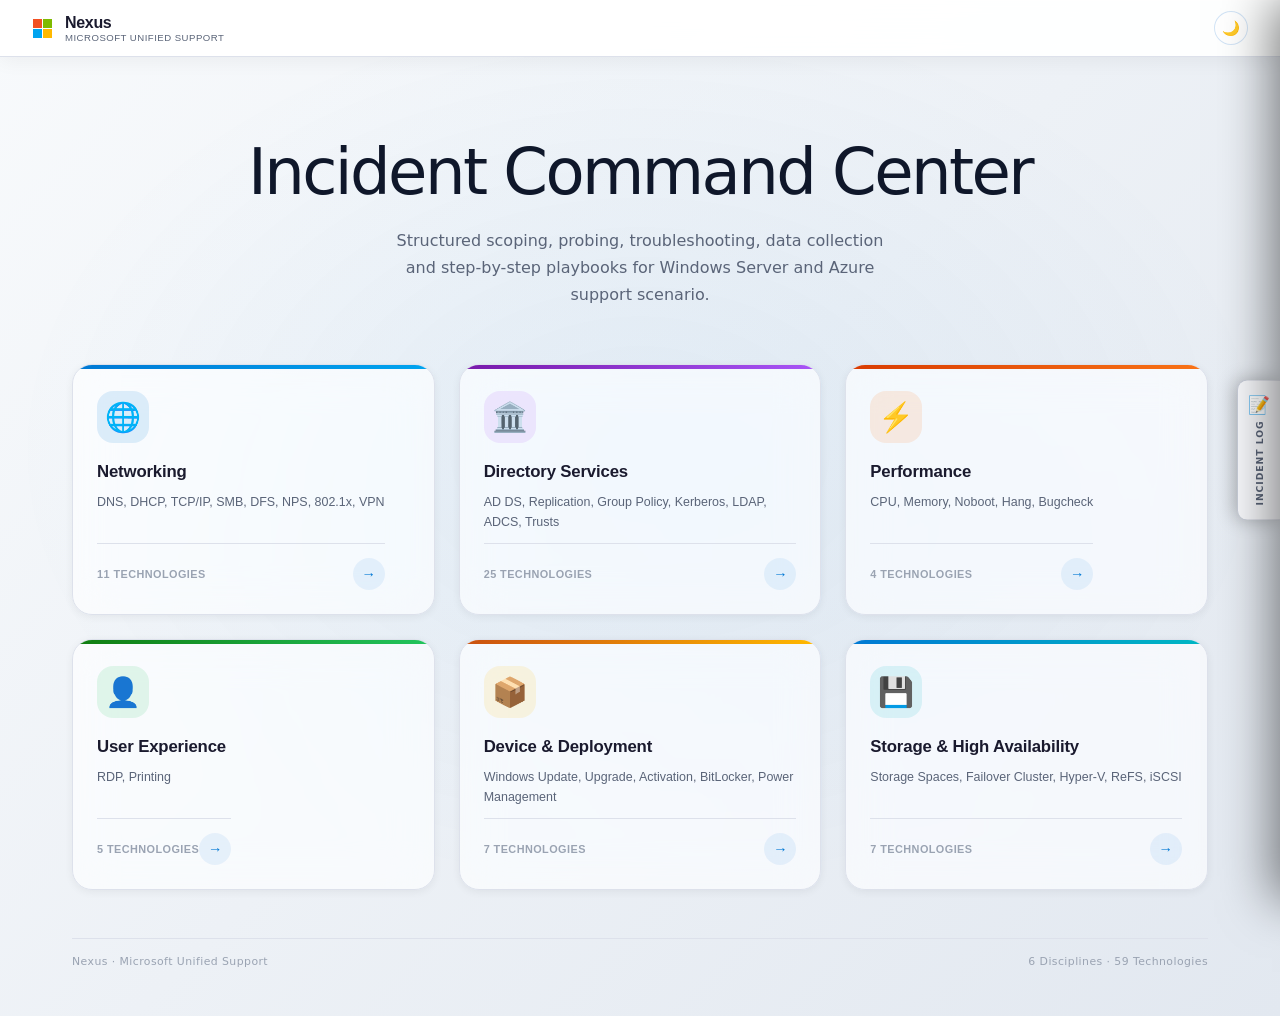
==== src/index.html @ c9d8747f "fix: update total technology count in landing page footer - Updated total count from 57 to 59 techno" ====
<!DOCTYPE html>
<html lang="en">
<head>
  <meta charset="UTF-8"/>
  <meta name="viewport" content="width=device-width, initial-scale=1.0"/>
  <title>Nexus — Microsoft Unified Support</title>
  <meta name="description" content="Nexus: structured incident command for Microsoft Unified Support engineers.">
  <meta name="theme-color" content="#2563eb">
  <meta http-equiv="Content-Security-Policy" content="default-src 'self'; script-src 'self' 'unsafe-inline' https://fonts.googleapis.com; style-src 'self' 'unsafe-inline' https://fonts.googleapis.com; font-src 'self' https://fonts.gstatic.com; connect-src 'self' https://generativelanguage.googleapis.com https://router.huggingface.co; img-src 'self' data: https:; frame-ancestors 'self';">
  <link rel="icon" type="image/svg+xml" href="data:image/svg+xml,%3Csvg xmlns='http://www.w3.org/2000/svg' viewBox='0 0 32 32'%3E%3Crect width='14' height='14' x='1' y='1' fill='%23f25022'/%3E%3Crect width='14' height='14' x='17' y='1' fill='%237fba00'/%3E%3Crect width='14' height='14' x='1' y='17' fill='%2300a4ef'/%3E%3Crect width='14' height='14' x='17' y='17' fill='%23ffb900'/%3E%3C/svg%3E">
  <link rel="preconnect" href="https://fonts.googleapis.com">
  <link href="https://fonts.googleapis.com/css2?family=Segoe+UI:wght@300;400;600;700&family=JetBrains+Mono:wght@400;600&display=swap" rel="stylesheet">
  <link rel="stylesheet" href="styles.css"/>
</head>
<body class="theme-glass">

<!-- ── Landing Page ─────────────────────────────────────────── -->
<div id="landingPage" class="page page-landing active">

  <header class="ms-header" aria-label="Nexus Application Header">
    <div class="ms-header-inner">
      <button class="ms-logo" onclick="backToLanding()" aria-label="Go to home">
        <svg class="ms-logo-icon" viewBox="0 0 21 21" xmlns="http://www.w3.org/2000/svg">
          <rect x="1" y="1" width="9" height="9" fill="#f25022"/>
          <rect x="11" y="1" width="9" height="9" fill="#7fba00"/>
          <rect x="1" y="11" width="9" height="9" fill="#00a4ef"/>
          <rect x="11" y="11" width="9" height="9" fill="#ffb900"/>
        </svg>
        <span class="ms-logo-text">
          <span class="ms-logo-product">Nexus</span>
          <span class="ms-logo-org">Microsoft Unified Support</span>
        </span>
      </button>
      <div class="ms-header-actions">
        <button class="ms-theme-btn" id="themeToggle" onclick="toggleTheme()" aria-label="Toggle theme" title="Toggle dark mode">
          <span id="themeIcon">🌙</span>
        </button>
      </div>
    </div>
  </header>

  <main class="landing-main" aria-label="Landing Page - Disciplines Selection">
    <div class="landing-hero">
      <h1 class="landing-hero-title">Incident Command Center</h1>
      <p class="landing-hero-sub">Structured scoping, probing, troubleshooting, data collection and step-by-step playbooks for Windows Server and Azure support scenario.</p>
    </div>
    <div class="domain-grid" id="domainGrid"></div>
    <div class="landing-footer">
      <span>Nexus · Microsoft Unified Support</span>
      <span>6 Disciplines · 59 Technologies</span>
    </div>
  </main>
</div>

<!-- ── Domain Page ──────────────────────────────────────────── -->
<div id="domainPage" class="page page-domain">

  <header class="ms-header" aria-label="Domain Page Header">
    <div class="ms-header-inner">
      <button class="ms-logo" onclick="backToLanding()" aria-label="Go to home">
        <svg class="ms-logo-icon" viewBox="0 0 21 21" xmlns="http://www.w3.org/2000/svg">
          <rect x="1" y="1" width="9" height="9" fill="#f25022"/>
          <rect x="11" y="1" width="9" height="9" fill="#7fba00"/>
          <rect x="1" y="11" width="9" height="9" fill="#00a4ef"/>
          <rect x="11" y="11" width="9" height="9" fill="#ffb900"/>
        </svg>
        <span class="ms-logo-text">
          <span class="ms-logo-product">Nexus</span>
          <span class="ms-logo-org">Microsoft Unified Support</span>
        </span>
      </button>
      <div class="ms-header-actions">
        <div class="tier-toggle" role="group" aria-label="Support Tier Selection">
          <button class="tier-btn active" data-tier="l1" onclick="setTier('l1')" aria-label="L1 Support">L1</button>
          <button class="tier-btn" data-tier="l2" onclick="setTier('l2')" aria-label="L2 Support">L2</button>
          <button class="tier-btn" data-tier="both" onclick="setTier('both')" aria-label="Both L1 and L2 Support">Both</button>
        </div>
        <button class="ms-theme-btn" onclick="toggleTheme()" aria-label="Toggle theme" title="Toggle dark mode">
          <span id="themeIcon2">🌙</span>
        </button>
      </div>
    </div>
  </header>

  <!-- Domain hero bar -->
  <div class="domain-hero-bar" id="domainHeroBar">
    <div class="domain-hero-inner">
      <button class="domain-back-btn" onclick="backToLanding()" aria-label="Back to disciplines">
        <svg width="16" height="16" viewBox="0 0 16 16" fill="none"><path d="M10 3L5 8L10 13" stroke="currentColor" stroke-width="1.5" stroke-linecap="round" stroke-linejoin="round"/></svg>
        <span>All Disciplines</span>
      </button>
      <div class="domain-hero-identity" id="domainHeroIdentity" aria-live="polite"></div>
    </div>
  </div>

  <main class="domain-main" aria-label="Domain Technology Selection">

    <!-- Tech picker -->
    <div class="tech-section" id="techSection">
      <div class="tech-section-label">Select Technology</div>
      <div class="tech-grid" id="techGrid"></div>
    </div>

    <!-- Question type tabs -->
    <div class="qtype-tabs" id="questionTypeRow" style="display:none;">
      <button class="qtype-tab active" data-type="scoping" onclick="setQtype('scoping')">
        <span class="qtype-icon">🔍</span><span class="qtype-label">Scoping</span>
        <span class="qtype-desc">Environment context</span>
      </button>
      <button class="qtype-tab" data-type="probing" onclick="setQtype('probing')">
        <span class="qtype-icon">🧪</span><span class="qtype-label">Probing</span>
        <span class="qtype-desc">Diagnostic commands</span>
      </button>
      <button class="qtype-tab" data-type="troubleshooting" onclick="setQtype('troubleshooting')">
        <span class="qtype-icon">🛠</span><span class="qtype-label">Troubleshooting</span>
        <span class="qtype-desc">Resolution steps</span>
      </button>
      <button class="qtype-tab" data-type="datacollection" onclick="setQtype('datacollection')">
        <span class="qtype-icon">📦</span><span class="qtype-label">Data Collection</span>
        <span class="qtype-desc">Logs &amp; traces</span>
      </button>
      <button class="qtype-tab" data-type="all" onclick="setQtype('all')">
        <span class="qtype-icon">📋</span><span class="qtype-label">All</span>
        <span class="qtype-desc">Complete set</span>
      </button>
      <button class="qtype-tab" data-type="playbook" onclick="setQtype('playbook')">
        <span class="qtype-icon">🗺</span><span class="qtype-label">Playbook</span>
        <span class="qtype-desc">Step-by-step runbooks</span>
      </button>
    </div>

    <!-- Output area -->
    <div class="output-area" id="outputArea">
      <div class="empty-state" id="emptyState">
        <div class="empty-icon">◈</div>
        <div class="empty-title">Select a Technology</div>
        <div class="empty-desc">Choose a technology above to load questions and playbooks</div>
      </div>
      <div class="questions-output" id="questionsOutput" style="display:none;">
        <div class="output-header">
          <div class="output-meta" id="outputMeta"></div>
          <div class="output-actions">
            <button class="action-btn" onclick="copyAll()">📋 Copy All</button>
            <div class="export-dropdown" id="exportDropdown">
              <button class="action-btn" onclick="toggleExportMenu()">⬇ Export ▾</button>
              <div class="export-menu" id="exportMenu">
                <button class="export-item" onclick="exportTxt()">📄 Export .txt</button>
                <button class="export-item" onclick="exportMd()">📝 Export .md</button>
                <button class="export-item" onclick="exportHtml()">🌐 Export .html</button>
              </div>
            </div>
            <button class="action-btn" onclick="clearChecked()">☐ Clear Checks</button>
          </div>
        </div>
        <div class="search-bar-row">
          <span class="search-icon">🔍</span>
          <input class="search-input" id="searchInput" type="text" placeholder="Search questions… (Ctrl+F)" oninput="filterQuestions()" aria-label="Search questions"/>
          <span class="search-count" id="searchCount"></span>
          <button class="search-clear" id="searchClear" onclick="clearSearch()" style="display:none">✕</button>
        </div>
        <div class="progress-bar-row" id="progressRow" style="display:none">
          <span class="progress-label" id="progressLabel">0 / 0 checked</span>
          <div class="progress-track"><div class="progress-fill" id="progressFill"></div></div>
        </div>
        <div id="questionsList"></div>
      </div>
    </div>

    <div class="loading-state" id="loadingState" style="display:none;">
      <div class="loading-spinner">⟳</div>
      <div class="loading-text">Loading…</div>
    </div>

    <!-- AI Section — hidden from UI, preserved for Phase 2 -->
    <div class="ai-section" id="aiSection" style="display:none;">
      <div class="ai-header">
        <div class="ai-header-top">
          <div>
            <h2 class="ai-title">Incident Advisor</h2>
            <p class="ai-desc">Describe the exact scenario, symptoms, or error for AI-powered analysis.</p>
          </div>
          <button class="action-btn" onclick="clearAiChat()" title="Clear chat (Ctrl+L)">🗑 Clear</button>
        </div>
        <div class="ai-provider-row">
          <span class="ai-provider-label">Provider:</span>
          <div class="ai-provider-toggle">
            <button class="ai-provider-btn active" id="providerGemini" onclick="setAiProvider('gemini')">⚡ Gemini 2.5 Flash</button>
            <button class="ai-provider-btn" id="providerHuggingFace" onclick="setAiProvider('huggingface')">🤗 Qwen2.5-72B</button>
          </div>
          <span class="ai-provider-status" id="aiProviderStatus"></span>
        </div>
        <div class="ai-key-row" id="geminiKeyRow">
          <input class="ai-key-input" id="geminiKeyInput" type="password" placeholder="Paste Gemini API key (AIza...)"/>
          <button class="action-btn" onclick="saveApiKey('gemini')">💾 Save Key</button>
        </div>
        <div class="ai-key-row" id="hfKeyRow">
          <input class="ai-key-input" id="hfKeyInput" type="password" placeholder="Paste HuggingFace API key (hf_...)"/>
          <button class="action-btn" onclick="saveApiKey('huggingface')">💾 Save Key</button>
        </div>
      </div>
      <div class="ai-input-row">
        <textarea class="ai-input" id="aiInput" placeholder="Describe the incident…" aria-label="Incident Advisor input"></textarea>
        <button class="ai-btn" id="aiGenerateBtn" onclick="generateAiQuestions()">
          <span id="aiBtnText">Analyze</span>
          <span id="aiBtnSpinner" class="spinner" style="display:none">⟳</span>
        </button>
      </div>
      <div class="ai-output" id="aiOutput" style="display:none;"></div>
    </div>

  </main>

  <footer class="domain-footer">
    <span>Nexus · Microsoft Unified Support</span>
    <span class="footer-shortcuts">Ctrl+F Search · Ctrl+L Clear · Esc Home</span>
  </footer>
</div>

<!-- Toast -->
<div class="toast" id="toast" role="status" aria-live="polite">Copied!</div>

<!-- Case Notes Tab -->
<div class="cn-tab" id="cnTab" onclick="toggleCaseNotes()" role="button" tabindex="0" aria-label="Open Incident Log">
  <span class="cn-tab-icon">📝</span>
  <span class="cn-tab-label">Incident Log</span>
</div>

<div class="cn-overlay" id="cnOverlay" onclick="toggleCaseNotes()"></div>

<div class="cn-panel" id="cnPanel" role="dialog" aria-label="Incident Log" aria-modal="true">
  <div class="cn-panel-header">
    <div class="cn-panel-title">
      <span class="cn-panel-icon">📝</span>
      <div>
        <div class="cn-panel-name">Incident Log</div>
        <div class="cn-panel-sub">ICM / SR Documentation Builder</div>
      </div>
    </div>
    <div class="cn-header-actions">
      <span class="cn-saved-indicator" id="cnSavedIndicator"></span>
      <button class="cn-action-btn" onclick="clearAllNotes()">🗑 Clear</button>
      <button class="cn-action-btn" onclick="copyCaseNote()">📋 Copy Note</button>
      <button class="cn-close" onclick="toggleCaseNotes()">✕</button>
    </div>
  </div>
  <div class="cn-body">
    <div class="cn-meta-row">
      <div class="cn-meta-field"><label class="cn-label" for="cn-sr">SR / ICM Number</label><input class="cn-input" id="cn-sr" type="text" placeholder="e.g. 2409150040012345" oninput="updatePreview()"></div>
      <div class="cn-meta-field"><label class="cn-label" for="cn-date">Date</label><input class="cn-input" id="cn-date" type="date" oninput="updatePreview()"></div>
      <div class="cn-meta-field"><label class="cn-label" for="cn-followup">Follow-up Date</label><input class="cn-input" id="cn-followup" type="date" oninput="updatePreview()"></div>
      <div class="cn-meta-field"><label class="cn-label" for="cn-engineer">Engineer</label><input class="cn-input" id="cn-engineer" type="text" placeholder="Your name / alias" oninput="updatePreview()"></div>
      <div class="cn-meta-field"><label class="cn-label" for="cn-customer">Customer</label><input class="cn-input" id="cn-customer" type="text" placeholder="Customer / tenant name" oninput="updatePreview()"></div>
      <div class="cn-meta-field"><label class="cn-label" for="cn-tech">Technology</label><input class="cn-input" id="cn-tech" type="text" placeholder="e.g. DNS Server, VPN" oninput="updatePreview()"></div>
      <div class="cn-meta-field"><label class="cn-label" for="cn-severity">Severity</label>
        <select class="cn-input cn-select" id="cn-severity" onchange="updatePreview()">
          <option value="">Select severity</option>
          <option>Sev A – Critical (production down)</option>
          <option>Sev B – High (significant impact)</option>
          <option>Sev C – Moderate (limited impact)</option>
          <option>Sev D – Low (minimal impact)</option>
        </select>
      </div>
      <div class="cn-meta-field"><label class="cn-label" for="cn-status">Case Status</label>
        <select class="cn-input cn-select" id="cn-status" onchange="updatePreview()">
          <option value="">Select status</option>
          <option>🟢 Active – In Progress</option>
          <option>🟡 Waiting on Customer</option>
          <option>🔵 Waiting on Microsoft</option>
          <option>🟣 Escalated to L2 / PG</option>
          <option>✅ Resolved</option>
          <option>🔒 Closed</option>
        </select>
      </div>
      <div class="cn-meta-field"><label class="cn-label" for="cn-contact">Contact Type</label>
        <select class="cn-input cn-select" id="cn-contact" onchange="updatePreview()">
          <option value="">Select type</option>
          <option>📞 Phone</option>
          <option>📧 Email</option>
          <option>💬 Teams / Chat</option>
          <option>🎥 Teams Meeting</option>
          <option>🎫 Portal / Ticket</option>
        </select>
      </div>
    </div>
    <div class="cn-divider"></div>
    <div class="cn-sections">
      <div class="cn-section"><div class="cn-section-header"><span class="cn-section-icon">🔴</span><span class="cn-section-title">Issue</span><span class="cn-section-hint">Symptom, error messages, business impact.</span></div><textarea class="cn-textarea" id="cn-issue" rows="4" placeholder="• Describe the problem&#10;• Include exact error messages&#10;• State business impact&#10;• Note when it started" oninput="updatePreview()"></textarea></div>
      <div class="cn-section"><div class="cn-section-header"><span class="cn-section-icon">🖥</span><span class="cn-section-title">Environment Details</span><span class="cn-section-hint">OS versions, topology, roles, infrastructure.</span></div><textarea class="cn-textarea" id="cn-env" rows="4" placeholder="• OS / Windows Server version&#10;• Domain / Forest functional level&#10;• Affected machines / users / sites&#10;• Relevant roles and topology" oninput="updatePreview()"></textarea></div>
      <div class="cn-section"><div class="cn-section-header"><span class="cn-section-icon">🔍</span><span class="cn-section-title">Assessment / Troubleshooting Done</span><span class="cn-section-hint">What has already been investigated?</span></div><textarea class="cn-textarea" id="cn-assessment" rows="5" placeholder="• Steps already taken&#10;• Commands run and findings&#10;• Event IDs reviewed&#10;• Current root cause hypothesis" oninput="updatePreview()"></textarea></div>
      <div class="cn-section"><div class="cn-section-header"><span class="cn-section-icon">📦</span><span class="cn-section-title">Data Collection</span><span class="cn-section-hint">Logs, traces, exports collected or requested.</span></div><textarea class="cn-textarea" id="cn-data" rows="4" placeholder="• Network traces collected&#10;• Event logs exported&#10;• Data pending from customer" oninput="updatePreview()"></textarea></div>
      <div class="cn-section"><div class="cn-section-header"><span class="cn-section-icon">🔁</span><span class="cn-section-title">Repro Steps</span><span class="cn-section-hint">Exact steps to reproduce consistently.</span></div><textarea class="cn-textarea" id="cn-repro" rows="4" placeholder="1. Start from known-good state&#10;2. Perform action X&#10;3. Observe symptom Z&#10;• Repro rate" oninput="updatePreview()"></textarea></div>
      <div class="cn-section"><div class="cn-section-header"><span class="cn-section-icon">🕐</span><span class="cn-section-title">Recent Changes</span><span class="cn-section-hint">Changes made before the issue started.</span></div><textarea class="cn-textarea" id="cn-changes" rows="4" placeholder="• Windows Updates / patches&#10;• GPO or AD changes&#10;• Network / firewall changes&#10;• Certificate renewals" oninput="updatePreview()"></textarea></div>
      <div class="cn-section"><div class="cn-section-header"><span class="cn-section-icon">📋</span><span class="cn-section-title">Action Plan</span><span class="cn-section-hint">Next steps split by owner.</span></div>
        <div class="cn-action-split">
          <div class="cn-action-col"><div class="cn-action-col-label pending-customer">⏳ Pending on Customer</div><textarea class="cn-textarea" id="cn-action-customer" rows="5" placeholder="• Run [command] and share output&#10;• Collect [log/trace]&#10;• Confirm if workaround resolves" oninput="updatePreview()"></textarea></div>
          <div class="cn-action-col"><div class="cn-action-col-label pending-ms">🔬 Pending on Microsoft</div><textarea class="cn-textarea" id="cn-action-ms" rows="5" placeholder="• Review logs provided&#10;• Research KB / known issue&#10;• Follow up by [date]" oninput="updatePreview()"></textarea></div>
        </div>
      </div>
      <div class="cn-section"><div class="cn-section-header"><span class="cn-section-icon">✅</span><span class="cn-section-title">Resolution / Root Cause</span><span class="cn-section-hint">What ultimately fixed the issue?</span></div><textarea class="cn-textarea" id="cn-resolution" rows="4" placeholder="• Root cause identified&#10;• Fix applied&#10;• KB article reference&#10;• Verification steps" oninput="updatePreview()"></textarea></div>
      <div class="cn-section"><div class="cn-section-header"><span class="cn-section-icon">🔗</span><span class="cn-section-title">KB / Escalation References</span></div>
        <div class="cn-ref-row">
          <div class="cn-meta-field"><label class="cn-label" for="cn-kb">KB / Known Issue</label><input class="cn-input" id="cn-kb" type="text" placeholder="e.g. KB5034441" oninput="updatePreview()"></div>
          <div class="cn-meta-field"><label class="cn-label" for="cn-escalation">Escalated To</label><input class="cn-input" id="cn-escalation" type="text" placeholder="e.g. L2 Engineer / PG alias" oninput="updatePreview()"></div>
          <div class="cn-meta-field"><label class="cn-label" for="cn-related-sr">Related SR(s)</label><input class="cn-input" id="cn-related-sr" type="text" placeholder="e.g. 2409150040099999" oninput="updatePreview()"></div>
        </div>
      </div>
      <div class="cn-section"><div class="cn-section-header"><span class="cn-section-icon">💬</span><span class="cn-section-title">Additional Notes</span></div><textarea class="cn-textarea" id="cn-notes" rows="3" placeholder="• Customer sentiment&#10;• Escalation path&#10;• Internal notes" oninput="updatePreview()"></textarea></div>
    </div>
    <div class="cn-preview-wrap">
      <button class="cn-preview-toggle" onclick="toggleCnPreview()"><span id="cnPreviewToggleIcon">▶</span> Formatted Note Preview</button>
      <pre class="cn-preview" id="cnPreview" style="display:none"></pre>
    </div>
  </div>
</div>

<script src="app.js"></script>
</body>
</html>
---- src/styles.css ----
/* ── Variables ───────────────────────────────────────────────── */
:root {
  --bg:         #f8fafc;
  --bg2:        #f1f5f9;
  --surface:    rgba(255,255,255,0.85);
  --surface2:   rgba(255,255,255,0.92);
  --surface3:   rgba(255,255,255,0.96);
  --border:     rgba(148,163,184,0.30);
  --border2:    rgba(100,116,139,0.50);
  --accent:     #2563eb;
  --accent2:    #1d4ed8;
  --accent-dim: rgba(37,99,235,0.10);
  --accent-glow:rgba(37,99,235,0.15);
  --ms-red:     #dc2626;
  --ms-green:   #16a34a;
  --ms-blue:    #2563eb;
  --ms-yellow:  #ca8a04;
  --l1:         #16a34a;
  --l2:         #ea580c;
  --l1-dim:     rgba(22,163,74,0.12);
  --l2-dim:     rgba(234,88,12,0.12);
  --text:       #0f172a;
  --text2:      #475569;
  --text3:      #94a3b8;
  --red:        #dc2626;
  --head:       'Segoe UI', system-ui, -apple-system, sans-serif;
  --mono:       'JetBrains Mono', 'Cascadia Code', monospace;
  --r:          8px;
  --rl:         16px;
  --transition: all 0.3s cubic-bezier(0.4,0,0.2,1);
  --transition-fast: all 0.15s cubic-bezier(0.4,0,0.2,1);
  --transition-slow: all 0.5s cubic-bezier(0.4,0,0.2,1);
}

/* ── Reset ───────────────────────────────────────────────────── */
*,*::before,*::after { box-sizing: border-box; margin: 0; padding: 0; }
html { font-size: 16px; scroll-behavior: smooth; }
body {
  background: linear-gradient(135deg, #f8fafc 0%, #e2e8f0 100%);
  color: var(--text);
  font-family: var(--head);
  min-height: 100vh;
  overflow-x: hidden;
}

/* ── Page System ─────────────────────────────────────────────── */
.page { display: none; min-height: 100vh; }
.page.active { display: flex; flex-direction: column; }

/* ── Microsoft Header ────────────────────────────────────────── */
.ms-header {
  background: rgba(255,255,255,0.85);
  backdrop-filter: blur(20px) saturate(1.8);
  -webkit-backdrop-filter: blur(20px) saturate(1.8);
  border-bottom: 1px solid var(--border);
  box-shadow: 0 4px 20px rgba(0,0,0,0.05), 0 1px 0 rgba(255,255,255,0.8) inset;
  padding: 0 2rem;
  flex-shrink: 0;
  position: sticky;
  top: 0;
  z-index: 100;
  transition: all 0.3s ease;
}
.ms-header:hover {
  box-shadow: 0 6px 25px rgba(0,0,0,0.08), 0 1px 0 rgba(255,255,255,0.9) inset;
}
.ms-header-inner {
  max-width: 1400px;
  margin: 0 auto;
  height: 56px;
  display: flex;
  align-items: center;
  justify-content: space-between;
  gap: 1rem;
}
.ms-logo {
  display: flex;
  align-items: center;
  gap: 12px;
  background: none;
  border: none;
  cursor: pointer;
  padding: 0;
  text-align: left;
  text-decoration: none;
  transition: var(--transition);
  position: relative;
}
.ms-logo:hover { 
  opacity: 0.9;
  transform: translateY(-1px);
}
.ms-logo::after {
  content: '';
  position: absolute;
  bottom: -4px;
  left: 0;
  width: 0;
  height: 2px;
  background: var(--accent);
  transition: width 0.3s ease;
}
.ms-logo:hover::after {
  width: 100%;
}
.ms-logo-icon {
  width: 21px;
  height: 21px;
  flex-shrink: 0;
}
.ms-logo-product {
  display: block;
  font-size: 1rem;
  font-weight: 700;
  color: var(--text);
  letter-spacing: -0.02em;
}
.ms-logo-org {
  display: block;
  font-size: 0.6rem;
  color: var(--text2);
  letter-spacing: 0.05em;
  text-transform: uppercase;
}
.ms-header-actions {
  display: flex;
  align-items: center;
  gap: 10px;
}
.ms-theme-btn {
  width: 34px;
  height: 34px;
  border-radius: 50%;
  border: 1px solid rgba(180,210,240,0.60);
  background: rgba(255,255,255,0.55);
  backdrop-filter: blur(8px);
  cursor: pointer;
  display: flex;
  align-items: center;
  justify-content: center;
  font-size: 0.9rem;
  transition: var(--transition);
}
.ms-theme-btn:hover {
  border-color: var(--accent);
  background: rgba(255,255,255,0.80);
}

/* ── Tier Toggle ─────────────────────────────────────────────── */
.tier-toggle {
  display: flex;
  gap: 2px;
  background: rgba(255,255,255,0.50);
  border: 1px solid rgba(180,210,240,0.55);
  border-radius: var(--r);
  padding: 3px;
  backdrop-filter: blur(8px);
}
.tier-btn {
  background: none;
  border: none;
  cursor: pointer;
  padding: 5px 14px;
  border-radius: 4px;
  font-family: var(--head);
  font-size: 0.75rem;
  font-weight: 600;
  color: var(--text2);
  transition: var(--transition);
}
.tier-btn:hover { color: var(--text); background: var(--surface2); }
.tier-btn.active { background: var(--accent); color: #fff; }

/* ── Landing Page ────────────────────────────────────────────── */
.page-landing {
  background: transparent;
  position: relative;
  overflow: hidden;
}

.page-landing::before {
  content: '';
  position: fixed;
  inset: 0;
  background:
    radial-gradient(ellipse 80% 60% at 20% 10%, rgba(180,210,255,0.55) 0%, transparent 60%),
    radial-gradient(ellipse 60% 50% at 80% 80%, rgba(200,180,255,0.30) 0%, transparent 55%),
    radial-gradient(ellipse 50% 40% at 60% 30%, rgba(160,230,255,0.25) 0%, transparent 50%);
  background-color: #dce8f8;
  pointer-events: none;
  z-index: 0;
}

.landing-main {
  flex: 1;
  max-width: 1200px;
  margin: 0 auto;
  padding: 4rem 2rem 3rem;
  display: flex;
  flex-direction: column;
  gap: 3rem;
  position: relative;
  z-index: 1;
  width: 100%;
}

/* ── Landing Hero ────────────────────────────────────────────── */
.landing-hero {
  text-align: center;
  padding: 1rem 0 0.5rem;
}
.landing-hero-eyebrow {
  display: inline-block;
  font-size: 0.72rem;
  font-weight: 600;
  letter-spacing: 0.14em;
  text-transform: uppercase;
  color: var(--accent);
  background: var(--accent-dim);
  border: 1px solid rgba(37,99,235,0.25);
  border-radius: 20px;
  padding: 4px 14px;
  margin-bottom: 1.2rem;
  animation: fadeInUp 0.8s ease-out;
}
.landing-hero-title {
  font-size: clamp(2.6rem, 5vw, 4rem);
  font-weight: 300;
  line-height: 1.1;
  letter-spacing: -0.04em;
  color: #0f172a;
  margin-bottom: 1.2rem;
  animation: fadeInUp 0.8s ease-out 0.2s both;
}
.landing-hero-title strong {
  font-weight: 700;
  color: var(--accent);
}
.landing-hero-sub {
  font-size: 1rem;
  color: var(--text2);
  max-width: 520px;
  margin: 0 auto;
  line-height: 1.7;
  animation: fadeInUp 0.8s ease-out 0.4s both;
}

/* ── Domain Grid ─────────────────────────────────────────────── */
.domain-grid {
  display: grid;
  grid-template-columns: repeat(3, 1fr);
  gap: 24px;
  max-width: 1200px;
  margin: 0 auto;
}

@media (max-width: 1024px) {
  .domain-grid { grid-template-columns: repeat(2, 1fr); max-width: 640px; }
}

@media (max-width: 640px) {
  .domain-grid { grid-template-columns: 1fr; max-width: 400px; }
}

.domain-card {
  position: relative;
  display: flex;
  flex-direction: column;
  gap: 0;
  background: rgba(255,255,255,0.65);
  border: 1px solid var(--border);
  border-radius: 20px;
  padding: 0;
  cursor: pointer;
  text-align: left;
  transition: var(--transition);
  overflow: hidden;
  outline: none;
  backdrop-filter: blur(20px) saturate(1.6);
  -webkit-backdrop-filter: blur(20px) saturate(1.6);
  box-shadow: 0 4px 20px rgba(0,0,0,0.06), 0 1px 0 rgba(255,255,255,0.8) inset;
}
.domain-card:hover {
  border-color: var(--accent);
  transform: translateY(-4px);
  box-shadow: 0 12px 40px rgba(37,99,235,0.15), 0 1px 0 rgba(255,255,255,0.9) inset;
  background: rgba(255,255,255,0.85);
}
.domain-card:focus-visible {
  outline: 2px solid var(--accent);
  outline-offset: 2px;
  transform: translateY(-2px);
}

/* Coloured top accent bar per domain */
.domain-card-bar {
  height: 4px;
  width: 100%;
  flex-shrink: 0;
}
.domain-card-body {
  padding: 22px 24px 24px;
  display: flex;
  flex-direction: column;
  gap: 10px;
  flex: 1;
}
.domain-card-icon-wrap {
  width: 52px;
  height: 52px;
  border-radius: 16px;
  display: flex;
  align-items: center;
  justify-content: center;
  font-size: 1.8rem;
  flex-shrink: 0;
  margin-bottom: 8px;
  background: linear-gradient(135deg, var(--accent-dim) 0%, transparent 100%);
  transition: var(--transition);
}
.domain-card:hover .domain-card-icon-wrap {
  transform: scale(1.1);
  background: linear-gradient(135deg, var(--accent-glow) 0%, transparent 100%);
}
.domain-card-label {
  font-size: 1.05rem;
  font-weight: 700;
  color: var(--text);
  letter-spacing: -0.01em;
  line-height: 1.3;
}
.domain-card-desc {
  font-size: 0.78rem;
  color: var(--text2);
  line-height: 1.6;
}
.domain-card-footer {
  display: flex;
  align-items: center;
  justify-content: space-between;
  margin-top: auto;
  padding-top: 14px;
  border-top: 1px solid var(--border);
}
.domain-card-count {
  font-size: 0.68rem;
  color: var(--text3);
  font-weight: 600;
  letter-spacing: 0.04em;
  text-transform: uppercase;
}
.domain-card-arrow {
  width: 32px;
  height: 32px;
  border-radius: 50%;
  background: var(--accent-dim);
  color: var(--accent);
  font-size: 0.9rem;
  display: flex;
  align-items: center;
  justify-content: center;
  transition: var(--transition);
}
.domain-card:hover .domain-card-arrow {
  background: var(--accent);
  color: white;
  transform: translateX(4px);
}

/* Per-domain colour theming */
.domain-card[data-domain="networking"]         .domain-card-bar { background: linear-gradient(90deg, #0078d4, #00a4ef); }
.domain-card[data-domain="directory_services"] .domain-card-bar { background: linear-gradient(90deg, #7719aa, #a855f7); }
.domain-card[data-domain="performance"]        .domain-card-bar { background: linear-gradient(90deg, #d83b01, #f97316); }
.domain-card[data-domain="user_experience"]    .domain-card-bar { background: linear-gradient(90deg, #107c10, #22c55e); }
.domain-card[data-domain="device_deployment"]  .domain-card-bar { background: linear-gradient(90deg, #ca5010, #ffb900); }
.domain-card[data-domain="storage_ha"]         .domain-card-bar { background: linear-gradient(90deg, #0078d4, #00b7c3); }
.domain-card[data-domain="collaboration"]      .domain-card-bar { background: linear-gradient(90deg, #464eb8, #6264a7); }

.domain-card[data-domain="networking"]         .domain-card-icon-wrap { background: rgba(0,120,212,0.12); }
.domain-card[data-domain="directory_services"] .domain-card-icon-wrap { background: rgba(168,85,247,0.12); }
.domain-card[data-domain="performance"]        .domain-card-icon-wrap { background: rgba(249,115,22,0.12); }
.domain-card[data-domain="user_experience"]    .domain-card-icon-wrap { background: rgba(34,197,94,0.12); }
.domain-card[data-domain="device_deployment"]  .domain-card-icon-wrap { background: rgba(255,185,0,0.12); }
.domain-card[data-domain="storage_ha"]         .domain-card-icon-wrap { background: rgba(0,183,195,0.12); }
.domain-card[data-domain="collaboration"]      .domain-card-icon-wrap { background: rgba(98,100,167,0.12); }

/* ── Landing Footer ──────────────────────────────────────────── */
.landing-footer {
  display: flex;
  justify-content: space-between;
  align-items: center;
  flex-wrap: wrap;
  gap: 8px;
  font-size: 0.68rem;
  color: var(--text3);
  letter-spacing: 0.04em;
  padding-top: 1rem;
  border-top: 1px solid var(--border);
}

/* ── Domain Page ─────────────────────────────────────────────── */
.page-domain { background: #dce8f8; }

/* Domain hero bar */
.domain-hero-bar {
  background: rgba(240,246,255,0.70);
  backdrop-filter: blur(20px);
  -webkit-backdrop-filter: blur(20px);
  border-bottom: 1px solid rgba(180,210,240,0.50);
  padding: 0 2rem;
  flex-shrink: 0;
}
.domain-hero-inner {
  max-width: 1400px;
  margin: 0 auto;
  height: 52px;
  display: flex;
  align-items: center;
  gap: 16px;
}
.domain-back-btn {
  display: flex;
  align-items: center;
  gap: 6px;
  background: none;
  border: 1px solid var(--border);
  border-radius: var(--r);
  padding: 5px 12px;
  cursor: pointer;
  font-family: var(--head);
  font-size: 0.75rem;
  font-weight: 600;
  color: var(--text2);
  transition: var(--transition);
  white-space: nowrap;
}
.domain-back-btn:hover { border-color: var(--accent); color: var(--accent); }
.domain-hero-identity {
  display: flex;
  align-items: center;
  gap: 10px;
}
.domain-hero-icon {
  font-size: 1.2rem;
}
.domain-hero-name {
  font-size: 0.9rem;
  font-weight: 700;
  color: var(--text);
}
.domain-hero-bar-strip {
  height: 3px;
  border-radius: 2px;
  width: 40px;
}

/* Domain main content */
.domain-main {
  flex: 1;
  max-width: 1400px;
  margin: 0 auto;
  padding: 2rem 2rem 4rem;
  display: flex;
  flex-direction: column;
  gap: 1.5rem;
  width: 100%;
}

/* ── Tech Section ────────────────────────────────────────────── */
.tech-section { display: flex; flex-direction: column; gap: 10px; }
.tech-section-label {
  font-size: 0.68rem;
  font-weight: 700;
  letter-spacing: 0.1em;
  text-transform: uppercase;
  color: var(--text3);
}
.tech-grid {
  display: grid;
  grid-template-columns: repeat(auto-fill, minmax(150px, 1fr));
  gap: 8px;
}
.tech-btn {
  display: flex;
  flex-direction: column;
  align-items: center;
  gap: 8px;
  background: var(--surface);
  border: 1px solid var(--border);
  border-radius: var(--rl);
  padding: 18px 12px;
  cursor: pointer;
  transition: var(--transition);
  text-align: center;
}
.tech-btn:hover {
  border-color: var(--border2);
  background: var(--surface2);
  transform: translateY(-2px);
}
.tech-btn.active {
  border-color: var(--accent);
  background: var(--accent-dim);
  box-shadow: 0 0 0 1px rgba(0,120,212,0.2);
}
.tech-icon { font-size: 1.4rem; }
.tech-label {
  font-size: 0.72rem;
  font-weight: 700;
  color: var(--text2);
  letter-spacing: 0.03em;
  line-height: 1.3;
}
.tech-btn.active .tech-label { color: var(--accent); }

/* ── Question Type Tabs ──────────────────────────────────────── */
.qtype-tabs {
  display: flex;
  gap: 6px;
  flex-wrap: wrap;
}
.qtype-tab {
  flex: 1;
  min-width: 110px;
  display: flex;
  flex-direction: column;
  align-items: flex-start;
  gap: 3px;
  background: var(--surface);
  border: 1px solid var(--border);
  border-radius: var(--rl);
  padding: 12px 14px;
  cursor: pointer;
  transition: var(--transition);
  text-align: left;
}
.qtype-tab:hover { background: var(--surface2); border-color: var(--border2); }
.qtype-tab.active { border-color: var(--accent); background: var(--accent-dim); }
.qtype-icon { font-size: 1rem; }
.qtype-label {
  font-size: 0.82rem;
  font-weight: 700;
  color: var(--text);
}
.qtype-desc { font-size: 0.65rem; color: var(--text2); }
.qtype-tab.active .qtype-desc { color: rgba(0,120,212,0.8); }

/* ── Output Area ─────────────────────────────────────────────── */
.output-area {
  background: var(--surface);
  border: 1px solid var(--border);
  border-radius: var(--rl);
  min-height: 200px;
  overflow: hidden;
}
.empty-state {
  display: flex;
  flex-direction: column;
  align-items: center;
  justify-content: center;
  padding: 4rem 2rem;
  gap: 10px;
  color: var(--text3);
}
.empty-icon { font-size: 2rem; opacity: 0.2; }
.empty-title { font-size: 1rem; font-weight: 700; }
.empty-desc { font-size: 0.78rem; text-align: center; line-height: 1.6; }

.output-header {
  display: flex;
  align-items: center;
  justify-content: space-between;
  flex-wrap: wrap;
  padding: 12px 18px;
  border-bottom: 1px solid var(--border);
  gap: 10px;
}
.output-meta { display: flex; gap: 6px; flex-wrap: wrap; }
.meta-tag {
  background: var(--surface2);
  border: 1px solid var(--border);
  border-radius: 4px;
  padding: 3px 10px;
  font-size: 0.7rem;
  font-weight: 600;
  color: var(--text2);
  letter-spacing: 0.03em;
}
.meta-tag.tier-l1  { border-color: rgba(34,197,94,.3);  color: var(--l1);    background: var(--l1-dim); }
.meta-tag.tier-l2  { border-color: rgba(245,158,11,.3); color: var(--l2);    background: var(--l2-dim); }
.meta-tag.tier-both{ border-color: rgba(0,120,212,.3);  color: var(--accent); background: var(--accent-dim); }
.output-actions { display: flex; gap: 6px; align-items: center; }

/* Action buttons */
.action-btn {
  background: var(--surface2);
  border: 1px solid var(--border);
  border-radius: var(--r);
  padding: 6px 12px;
  cursor: pointer;
  font-family: var(--head);
  font-size: 0.72rem;
  font-weight: 600;
  color: var(--text2);
  transition: var(--transition);
  white-space: nowrap;
}
.action-btn:hover { border-color: var(--accent); color: var(--accent); }

/* Export dropdown */
.export-dropdown { position: relative; }
.export-menu {
  display: none;
  position: absolute;
  top: calc(100% + 6px);
  right: 0;
  background: var(--surface2);
  border: 1px solid var(--border2);
  border-radius: var(--r);
  overflow: hidden;
  box-shadow: 0 8px 24px rgba(0,0,0,0.4);
  z-index: 50;
  min-width: 150px;
}
.export-menu.open { display: block; }
.export-item {
  display: block;
  width: 100%;
  text-align: left;
  background: none;
  border: none;
  cursor: pointer;
  padding: 9px 14px;
  font-family: var(--head);
  font-size: 0.75rem;
  font-weight: 600;
  color: var(--text2);
  transition: background 0.12s;
}
.export-item:hover { background: var(--surface3); color: var(--accent); }

/* Search bar */
.search-bar-row {
  display: flex;
  align-items: center;
  gap: 8px;
  padding: 9px 18px;
  border-bottom: 1px solid var(--border);
  background: var(--bg2);
}
.search-icon { font-size: 0.85rem; color: var(--text3); flex-shrink: 0; }
.search-input {
  flex: 1;
  background: transparent;
  border: none;
  font-family: var(--mono);
  font-size: 0.8rem;
  color: var(--text);
  outline: none;
}
.search-input::placeholder { color: var(--text3); }
.search-count { font-size: 0.68rem; color: var(--text2); font-weight: 600; white-space: nowrap; }
.search-clear {
  background: none;
  border: none;
  cursor: pointer;
  color: var(--text3);
  font-size: 0.8rem;
  padding: 2px 5px;
  border-radius: 4px;
  transition: color 0.13s;
}
.search-clear:hover { color: var(--red); }
.q-hidden { display: none; }
.q-highlight { background: rgba(0,120,212,0.2); border-radius: 2px; color: #60b0ff; }

/* Progress bar */
.progress-bar-row {
  display: flex;
  align-items: center;
  gap: 12px;
  padding: 7px 18px;
  border-bottom: 1px solid var(--border);
  background: var(--bg2);
}
.progress-label { font-size: 0.68rem; font-weight: 700; color: var(--text2); white-space: nowrap; }
.progress-track { flex: 1; height: 3px; background: var(--border); border-radius: 2px; overflow: hidden; }
.progress-fill { height: 100%; width: 0%; background: var(--l1); border-radius: 2px; transition: width 0.25s; }

/* ── Question Sections ───────────────────────────────────────── */
.question-section { padding: 0; }
.question-section + .question-section { border-top: 1px solid var(--border); }

.section-label {
  display: flex;
  align-items: center;
  gap: 8px;
  padding: 10px 18px;
  background: var(--bg2);
  border-bottom: 1px solid var(--border);
  flex-wrap: wrap;
}
.label-icon { font-size: 0.9rem; }
.label-tier {
  font-size: 0.62rem;
  font-weight: 700;
  letter-spacing: 0.1em;
  padding: 2px 8px;
  border-radius: 4px;
}
.label-tier.l1 { background: var(--l1-dim); color: var(--l1); border: 1px solid rgba(34,197,94,.3); }
.label-tier.l2 { background: var(--l2-dim); color: var(--l2); border: 1px solid rgba(245,158,11,.3); }
.label-type { font-size: 0.8rem; font-weight: 700; color: var(--text); }
.label-desc { font-size: 0.67rem; color: var(--text2); }
.label-count { font-size: 0.65rem; color: var(--text3); margin-left: auto; }

.question-item {
  display: flex;
  align-items: flex-start;
  gap: 12px;
  padding: 12px 18px;
  border-bottom: 1px solid var(--border);
  transition: background 0.12s;
}
.question-item:hover { background: var(--surface2); }
.question-item:last-child { border-bottom: none; }
.q-num { font-size: 0.65rem; font-weight: 700; color: var(--text3); min-width: 20px; padding-top: 2px; font-family: var(--mono); }
.q-text { flex: 1; font-size: 0.82rem; color: var(--text); line-height: 1.65; font-family: var(--mono); }
.q-copy {
  background: none;
  border: 1px solid transparent;
  border-radius: 4px;
  padding: 2px 6px;
  cursor: pointer;
  color: var(--text3);
  font-size: 0.75rem;
  transition: var(--transition);
  opacity: 0;
  flex-shrink: 0;
}
.question-item:hover .q-copy { opacity: 1; }
.q-copy:hover { border-color: var(--accent); color: var(--accent); }

/* Checkboxes */
.q-check {
  appearance: none;
  -webkit-appearance: none;
  width: 15px;
  height: 15px;
  flex-shrink: 0;
  border: 1.5px solid var(--border2);
  border-radius: 3px;
  background: var(--surface);
  cursor: pointer;
  transition: var(--transition);
  margin-top: 3px;
}
.q-check:checked {
  background: var(--l1);
  border-color: var(--l1);
  background-image: url("data:image/svg+xml,%3Csvg xmlns='http://www.w3.org/2000/svg' viewBox='0 0 12 12'%3E%3Cpath d='M2 6l3 3 5-5' stroke='%23000' stroke-width='1.8' fill='none' stroke-linecap='round'/%3E%3C/svg%3E");
  background-repeat: no-repeat;
  background-position: center;
}
.question-item.checked { background: rgba(34,197,94,0.05); }
.question-item.checked .q-text {
  color: var(--text2);
  text-decoration: line-through;
  text-decoration-color: rgba(34,197,94,0.4);
}

/* ── Playbooks ───────────────────────────────────────────────── */
.pb-symptom-grid {
  display: grid;
  grid-template-columns: repeat(auto-fill, minmax(220px, 1fr));
  gap: 10px;
  padding: 18px;
}
.pb-symptom-card {
  display: flex;
  flex-direction: column;
  align-items: flex-start;
  gap: 6px;
  background: var(--surface2);
  border: 1px solid var(--border);
  border-radius: var(--rl);
  padding: 14px 16px;
  cursor: pointer;
  text-align: left;
  transition: var(--transition);
}
.pb-symptom-card:hover {
  border-color: var(--accent);
  background: var(--accent-dim);
  transform: translateY(-2px);
}
.pb-symptom-title { font-size: 0.82rem; font-weight: 700; color: var(--text); line-height: 1.4; }
.pb-symptom-meta { font-size: 0.65rem; color: var(--text2); letter-spacing: 0.04em; }
.pb-sev-dot { width: 8px; height: 8px; border-radius: 50%; flex-shrink: 0; }
.pb-sev-dot.pb-sev-high   { background: var(--red); }
.pb-sev-dot.pb-sev-medium { background: var(--l2); }
.pb-sev-dot.pb-sev-low    { background: var(--l1); }

.pb-back {
  display: flex;
  align-items: center;
  gap: 12px;
  padding: 12px 18px;
  border-bottom: 1px solid var(--border);
  background: var(--bg2);
  flex-wrap: wrap;
}
.pb-title { font-size: 0.88rem; font-weight: 700; color: var(--text); flex: 1; }
.pb-severity {
  font-size: 0.62rem;
  font-weight: 700;
  letter-spacing: 0.1em;
  padding: 3px 9px;
  border-radius: 4px;
}
.pb-severity.pb-sev-high   { background: rgba(239,68,68,.12);  color: var(--red); border: 1px solid rgba(239,68,68,.3); }
.pb-severity.pb-sev-medium { background: var(--l2-dim); color: var(--l2); border: 1px solid rgba(245,158,11,.3); }
.pb-severity.pb-sev-low    { background: var(--l1-dim); color: var(--l1); border: 1px solid rgba(34,197,94,.3); }

.pb-phase { border-top: 1px solid var(--border); }
.pb-phase:first-of-type { border-top: none; }
.pb-phase-header {
  display: flex;
  align-items: center;
  gap: 8px;
  padding: 10px 18px;
  background: var(--bg2);
  border-bottom: 1px solid var(--border);
}
.pb-phase-icon { font-size: 1rem; }
.pb-phase-name { font-size: 0.82rem; font-weight: 700; color: var(--text); }
.pb-phase-count { font-size: 0.65rem; color: var(--text3); margin-left: auto; }

.pb-step-body { flex: 1; display: flex; flex-direction: column; gap: 4px; }
.pb-action {
  font-family: var(--mono);
  font-size: 0.78rem;
  color: #60b0ff;
  background: var(--bg2);
  border: 1px solid var(--border);
  border-radius: 4px;
  padding: 5px 9px;
  white-space: pre-wrap;
  word-break: break-all;
  display: block;
}
.pb-expect { font-size: 0.72rem; color: var(--text2); line-height: 1.5; padding-left: 2px; }
.pb-empty { padding: 3rem 2rem; text-align: center; color: var(--text3); font-size: 0.82rem; }

/* ── Loading State ───────────────────────────────────────────── */
.loading-state {
  display: flex;
  align-items: center;
  justify-content: center;
  gap: 12px;
  padding: 2rem;
  color: var(--text2);
}
.loading-spinner {
  font-size: 1.4rem;
  animation: spin 1s linear infinite;
  color: var(--accent);
}
.loading-text { font-size: 0.82rem; }
@keyframes spin { to { transform: rotate(360deg); } }

/* ── Domain Footer ───────────────────────────────────────────── */
.domain-footer {
  display: flex;
  justify-content: space-between;
  align-items: center;
  flex-wrap: wrap;
  gap: 8px;
  padding: 1rem 2rem;
  max-width: 1400px;
  margin: 0 auto;
  width: 100%;
  font-size: 0.68rem;
  color: var(--text3);
  letter-spacing: 0.04em;
  border-top: 1px solid var(--border);
}
.footer-shortcuts { color: var(--text3); }

/* ── AI Section ──────────────────────────────────────────────── */
.ai-section {
  background: var(--surface);
  border: 1px solid var(--border);
  border-radius: var(--rl);
  overflow: hidden;
}
.ai-header {
  padding: 20px 24px 16px;
  border-bottom: 1px solid var(--border);
  background: linear-gradient(135deg, rgba(0,120,212,.04), transparent);
}
.ai-header-top {
  display: flex;
  align-items: flex-start;
  justify-content: space-between;
  gap: 16px;
  margin-bottom: 14px;
}
.ai-badge {
  display: inline-block;
  font-size: 0.62rem;
  font-weight: 700;
  letter-spacing: 0.12em;
  text-transform: uppercase;
  color: var(--accent);
  background: var(--accent-dim);
  border: 1px solid rgba(0,120,212,.3);
  border-radius: 4px;
  padding: 3px 10px;
  margin-bottom: 8px;
}
.ai-title { font-size: 1.1rem; font-weight: 700; color: var(--text); margin-bottom: 4px; }
.ai-desc  { font-size: 0.78rem; color: var(--text2); line-height: 1.65; }

.ai-provider-row {
  display: flex;
  align-items: center;
  gap: 12px;
  flex-wrap: wrap;
  padding: 10px 24px;
  border-top: 1px solid var(--border);
  background: var(--bg2);
}
.ai-provider-label { font-size: 0.65rem; font-weight: 700; letter-spacing: 0.08em; text-transform: uppercase; color: var(--text2); white-space: nowrap; }
.ai-provider-toggle {
  display: flex;
  gap: 3px;
  background: var(--surface);
  border: 1px solid var(--border);
  border-radius: var(--r);
  padding: 3px;
}
.ai-provider-btn {
  background: none;
  border: none;
  cursor: pointer;
  padding: 5px 12px;
  border-radius: 4px;
  font-family: var(--head);
  font-size: 0.72rem;
  font-weight: 600;
  color: var(--text2);
  transition: var(--transition);
  white-space: nowrap;
}
.ai-provider-btn:hover { color: var(--text); background: var(--surface2); }
.ai-provider-btn.active { background: var(--accent); color: #fff; }
.ai-provider-status { font-size: 0.72rem; color: var(--text2); }

.ai-key-row {
  display: flex;
  align-items: center;
  gap: 10px;
  flex-wrap: wrap;
  padding: 10px 24px;
  border-bottom: 1px solid var(--border);
  background: var(--bg2);
}
.ai-key-input {
  flex: 1;
  min-width: 240px;
  background: var(--surface);
  border: 1px solid var(--border);
  border-radius: var(--r);
  padding: 7px 11px;
  font-family: var(--mono);
  font-size: 0.78rem;
  color: var(--text);
  transition: border 0.18s;
}
.ai-key-input:focus { outline: none; border-color: var(--accent); }
.ai-key-input::placeholder { color: var(--text3); }

.ai-input-row { display: flex; gap: 12px; padding: 16px 24px; flex-wrap: wrap; }
.ai-input {
  flex: 1;
  min-width: 240px;
  background: var(--bg2);
  border: 1px solid var(--border);
  border-radius: var(--r);
  padding: 12px 14px;
  font-family: var(--mono);
  font-size: 0.8rem;
  color: var(--text);
  resize: vertical;
  min-height: 88px;
  transition: border 0.18s;
}
.ai-input:focus { outline: none; border-color: var(--accent); }
.ai-input::placeholder { color: var(--text3); }
.ai-btn {
  background: var(--accent);
  border: none;
  border-radius: var(--r);
  padding: 12px 24px;
  cursor: pointer;
  font-family: var(--head);
  font-size: 0.88rem;
  font-weight: 700;
  color: #fff;
  align-self: flex-start;
  transition: var(--transition);
  white-space: nowrap;
}
.ai-btn:hover { background: var(--accent2); }
.ai-btn:disabled { opacity: 0.45; cursor: not-allowed; }
.spinner { display: inline-block; animation: spin 1s linear infinite; }

.ai-output {
  border-top: 1px solid var(--border);
  display: flex;
  flex-direction: column;
  max-height: 560px;
  overflow-y: auto;
  padding: 14px 18px;
  gap: 0;
}
.ai-bubble {
  max-width: 88%;
  margin-bottom: 10px;
  padding: 11px 14px;
  border-radius: var(--rl);
  font-size: 0.82rem;
  line-height: 1.7;
}
.ai-bubble-user      { align-self: flex-end;  background: var(--accent-dim); border: 1px solid rgba(0,120,212,.25); color: var(--text); }
.ai-bubble-assistant { align-self: flex-start; background: var(--surface2);   border: 1px solid var(--border2);      color: var(--text); }
.ai-bubble-error     { align-self: flex-start; background: rgba(239,68,68,.1); border: 1px solid rgba(239,68,68,.3);  color: var(--red); }
.ai-bubble-text { font-family: var(--mono); font-size: 0.82rem; line-height: 1.7; }
.ai-bubble-text .md-h1 { font-family: var(--head); font-size: 1rem; font-weight: 700; color: #60b0ff; margin: .8rem 0 .3rem; }
.ai-bubble-text .md-h2 { font-family: var(--head); font-size: .9rem; font-weight: 700; color: var(--text); margin: .6rem 0 .2rem; }
.ai-bubble-text .md-h3 { font-family: var(--head); font-size: .82rem; font-weight: 700; color: var(--text2); margin: .5rem 0 .2rem; }
.ai-bubble-text .md-p  { margin: .2rem 0; }
.ai-bubble-text .md-ul { margin: .2rem 0 .2rem 1.2rem; padding: 0; list-style: disc; }
.ai-bubble-text .md-ul li { margin: .12rem 0; }
.ai-bubble-text .md-inline { background: var(--surface3); border: 1px solid var(--border2); border-radius: 3px; padding: 1px 5px; font-size: .76rem; color: #60b0ff; }
.ai-bubble-text .md-code { background: var(--bg2); border: 1px solid var(--border); border-radius: var(--r); padding: 9px 12px; margin: .4rem 0; font-size: .75rem; line-height: 1.6; white-space: pre-wrap; word-break: break-word; color: var(--text); overflow-x: auto; }
.ai-bubble-text strong { color: var(--text); font-weight: 700; }
.ai-bubble-text em { color: var(--text2); font-style: italic; }

/* ── Toast ───────────────────────────────────────────────────── */
.toast {
  position: fixed;
  bottom: 2rem;
  right: 2rem;
  z-index: 9999;
  background: var(--accent);
  color: #fff;
  font-family: var(--head);
  font-size: 0.78rem;
  font-weight: 600;
  padding: 9px 18px;
  border-radius: var(--r);
  transform: translateY(16px);
  opacity: 0;
  transition: all 0.25s;
  pointer-events: none;
  box-shadow: 0 4px 20px rgba(0,120,212,0.35);
}
.toast.show { transform: translateY(0); opacity: 1; }

/* ── Scrollbar ───────────────────────────────────────────────── */
::-webkit-scrollbar { width: 5px; }
::-webkit-scrollbar-track { background: var(--bg); }
::-webkit-scrollbar-thumb { background: var(--border); border-radius: 3px; }
::-webkit-scrollbar-thumb:hover { background: var(--accent2); }

/* ── Case Notes Tab ──────────────────────────────────────────── */
.cn-tab {
  position: fixed;
  right: 0;
  top: 50%;
  transform: translateY(-50%);
  z-index: 200;
  display: flex;
  flex-direction: column;
  align-items: center;
  gap: 6px;
  background: var(--surface2);
  border: 1px solid var(--border2);
  border-right: none;
  border-radius: 10px 0 0 10px;
  padding: 14px 10px;
  cursor: pointer;
  transition: var(--transition);
  box-shadow: -3px 0 18px rgba(0,0,0,0.25);
}
.cn-tab:hover {
  background: var(--accent-dim);
  border-color: var(--accent);
  box-shadow: -3px 0 22px rgba(0,120,212,0.25);
}
.cn-tab-icon { font-size: 1.1rem; }
.cn-tab-label {
  font-family: var(--head);
  font-size: 0.58rem;
  font-weight: 700;
  letter-spacing: 0.1em;
  text-transform: uppercase;
  color: var(--text2);
  writing-mode: vertical-rl;
  text-orientation: mixed;
  transform: rotate(180deg);
}
.cn-tab:hover .cn-tab-label { color: var(--accent); }

/* ── Case Notes Overlay ──────────────────────────────────────── */
.cn-overlay {
  position: fixed;
  inset: 0;
  z-index: 299;
  background: rgba(0,0,0,0.5);
  backdrop-filter: blur(3px);
  opacity: 0;
  pointer-events: none;
  transition: opacity 0.3s;
}
.cn-overlay.open { opacity: 1; pointer-events: all; }

/* ── Case Notes Panel ────────────────────────────────────────── */
.cn-panel {
  position: fixed;
  top: 0;
  right: 0;
  bottom: 0;
  width: min(680px, 96vw);
  z-index: 300;
  background: var(--surface);
  border-left: 1px solid var(--border2);
  box-shadow: -8px 0 48px rgba(0,0,0,0.5);
  display: flex;
  flex-direction: column;
  transform: translateX(100%);
  transition: transform 0.32s cubic-bezier(0.4,0,0.2,1);
  overflow: hidden;
}
.cn-panel.open { transform: translateX(0); }

.cn-panel-header {
  display: flex;
  align-items: center;
  justify-content: space-between;
  padding: 14px 18px;
  gap: 12px;
  background: var(--bg2);
  border-bottom: 1px solid var(--border);
  flex-shrink: 0;
}
.cn-panel-title { display: flex; align-items: center; gap: 10px; }
.cn-panel-icon { font-size: 1.3rem; }
.cn-panel-name { font-size: 0.92rem; font-weight: 700; color: var(--text); }
.cn-panel-sub { font-size: 0.6rem; color: var(--text2); letter-spacing: 0.06em; text-transform: uppercase; margin-top: 2px; }
.cn-header-actions { display: flex; align-items: center; gap: 8px; }
.cn-action-btn {
  background: var(--surface2);
  border: 1px solid var(--border2);
  border-radius: var(--r);
  padding: 5px 12px;
  cursor: pointer;
  font-family: var(--head);
  font-size: 0.72rem;
  font-weight: 600;
  color: var(--text2);
  transition: var(--transition);
  white-space: nowrap;
}
.cn-action-btn:hover { border-color: var(--accent); color: var(--accent); }
.cn-saved-indicator { font-size: 0.65rem; color: var(--l1); opacity: 0; transition: opacity 0.4s; }
.cn-saved-indicator.show { opacity: 1; }
.cn-close {
  background: none;
  border: 1px solid var(--border);
  border-radius: var(--r);
  width: 28px;
  height: 28px;
  cursor: pointer;
  color: var(--text2);
  font-size: 0.85rem;
  display: flex;
  align-items: center;
  justify-content: center;
  transition: var(--transition);
}
.cn-close:hover { border-color: var(--red); color: var(--red); }

.cn-body { flex: 1; overflow-y: auto; padding: 18px; display: flex; flex-direction: column; gap: 0; }
.cn-meta-row { display: grid; grid-template-columns: repeat(auto-fill, minmax(175px, 1fr)); gap: 10px; margin-bottom: 4px; }
.cn-meta-field { display: flex; flex-direction: column; gap: 4px; }
.cn-label { font-size: 0.62rem; font-weight: 700; letter-spacing: 0.08em; text-transform: uppercase; color: var(--text2); }
.cn-input {
  background: var(--bg2);
  border: 1px solid var(--border);
  border-radius: var(--r);
  padding: 6px 10px;
  font-family: var(--head);
  font-size: 0.78rem;
  color: var(--text);
  transition: border 0.15s;
  color-scheme: dark;
}
.cn-input:focus { outline: none; border-color: var(--accent); }
.cn-input::placeholder { color: var(--text3); }
.cn-select { cursor: pointer; appearance: none; background-image: url("data:image/svg+xml,%3Csvg xmlns='http://www.w3.org/2000/svg' width='10' height='6'%3E%3Cpath d='M0 0l5 6 5-6z' fill='%236b82a0'/%3E%3C/svg%3E"); background-repeat: no-repeat; background-position: right 10px center; }
input[type="date"].cn-input { background: var(--surface2); border-color: var(--accent2); }
input[type="date"].cn-input::-webkit-calendar-picker-indicator { filter: invert(1); opacity: 0.7; cursor: pointer; }

.cn-divider { height: 1px; background: var(--border); margin: 14px 0; }
.cn-sections { display: flex; flex-direction: column; gap: 12px; }
.cn-section { background: var(--surface2); border: 1px solid var(--border); border-radius: var(--rl); overflow: hidden; }
.cn-section-header { display: flex; align-items: baseline; gap: 7px; flex-wrap: wrap; padding: 9px 13px; background: var(--bg2); border-bottom: 1px solid var(--border); }
.cn-section-icon { font-size: 0.9rem; }
.cn-section-title { font-size: 0.8rem; font-weight: 700; color: var(--text); white-space: nowrap; }
.cn-section-hint { font-size: 0.65rem; color: var(--text2); line-height: 1.5; }
.cn-textarea { width: 100%; background: transparent; border: none; padding: 11px 13px; font-family: var(--mono); font-size: 0.76rem; color: var(--text); line-height: 1.65; resize: vertical; transition: background 0.12s; }
.cn-textarea:focus { outline: none; background: rgba(0,120,212,0.03); }
.cn-textarea::placeholder { color: var(--text3); font-size: 0.72rem; }

.cn-action-split { display: grid; grid-template-columns: 1fr 1fr; gap: 0; }
.cn-action-col { display: flex; flex-direction: column; }
.cn-action-col:first-child { border-right: 1px solid var(--border); }
.cn-action-col-label { font-size: 0.65rem; font-weight: 700; letter-spacing: 0.08em; text-transform: uppercase; padding: 7px 13px; border-bottom: 1px solid var(--border); }
.pending-customer { color: var(--l2); background: var(--l2-dim); }
.pending-ms { color: var(--accent); background: var(--accent-dim); }

.cn-ref-row { display: grid; grid-template-columns: repeat(auto-fill, minmax(160px, 1fr)); gap: 10px; padding: 12px 13px; }

.cn-preview-wrap { margin-top: 14px; border: 1px solid var(--border); border-radius: var(--rl); overflow: hidden; }
.cn-preview-toggle { width: 100%; display: flex; align-items: center; gap: 8px; padding: 9px 13px; background: var(--bg2); border: none; cursor: pointer; font-family: var(--head); font-size: 0.78rem; font-weight: 700; color: var(--text2); text-align: left; transition: color 0.15s; }
.cn-preview-toggle:hover { color: var(--accent); }
.cn-preview { background: var(--bg2); border: none; padding: 14px; font-family: var(--mono); font-size: 0.73rem; color: var(--text); line-height: 1.7; white-space: pre-wrap; word-break: break-word; max-height: 340px; overflow-y: auto; }

/* ── Glass Theme (DEFAULT) ──────────────────────────────────── */
body, body.theme-glass {
  --bg:         #f3f5f9;
  --bg2:        #eaecf2;
  --surface:    #ffffff;
  --surface2:   #f8f9fc;
  --surface3:   #f0f2f7;
  --border:     #dde1eb;
  --border2:    #c8cdd9;
  --accent:     #0078d4;
  --accent2:    #106ebe;
  --accent-dim: rgba(0,120,212,0.08);
  --accent-glow:rgba(0,120,212,0.18);
  --l1:         #107c10;
  --l2:         #ca5010;
  --l1-dim:     rgba(16,124,16,0.08);
  --l2-dim:     rgba(202,80,16,0.08);
  --text:       #1a1a2e;
  --text2:      #5a6478;
  --text3:      #9aa3b2;
  --red:        #d13438;
}

body.theme-glass .ms-header {
  background: rgba(255,255,255,0.95);
  border-bottom-color: var(--border);
}
body.theme-glass .page-landing::before {
  background: radial-gradient(ellipse, rgba(0,120,212,0.06) 0%, transparent 70%);
}
body.theme-glass .domain-card {
  box-shadow: 0 2px 8px rgba(0,0,0,0.06);
}
body.theme-glass .domain-card:hover {
  box-shadow: 0 8px 32px rgba(0,120,212,0.14);
}
body.theme-glass .q-highlight { background: rgba(0,120,212,0.12); color: var(--accent); }
body.theme-glass .pb-action { color: var(--accent2); }
body.theme-glass .ai-bubble-text .md-h1 { color: var(--accent); }
body.theme-glass .ai-bubble-text .md-inline { color: var(--accent); }
body.theme-glass input[type="date"].cn-input::-webkit-calendar-picker-indicator { filter: none; opacity: 0.6; }
body.theme-glass ::-webkit-scrollbar-track { background: var(--bg2); }
body.theme-glass ::-webkit-scrollbar-thumb { background: var(--border2); }

/* ── Dark Theme (TOGGLE) ─────────────────────────────────────── */
body.theme-dark {
  --bg:         #050810;
  --bg2:        #0a0e1a;
  --surface:    #0f1520;
  --surface2:   #141c2e;
  --surface3:   #1a2438;
  --border:     #1e2a3e;
  --border2:    #243248;
  --accent:     #00d4ff;
  --accent2:    #0099cc;
  --accent-dim: rgba(0,212,255,0.10);
  --accent-glow:rgba(0,212,255,0.25);
  --l1:         #22c55e;
  --l2:         #f59e0b;
  --l1-dim:     rgba(34,197,94,0.12);
  --l2-dim:     rgba(245,158,11,0.12);
  --text:       #dce6f5;
  --text2:      #6b7f9e;
  --text3:      #374357;
  --red:        #ef4444;
}
body.theme-dark { background: #050810; color: #dce6f5; }
body.theme-dark .ms-header {
  background: rgba(5,8,16,0.95);
  backdrop-filter: blur(14px);
  border-bottom-color: #1e2a3e;
  box-shadow: none;
}
body.theme-dark .ms-logo-product { color: #dce6f5; }
body.theme-dark .ms-logo-org { color: #6b7f9e; }
body.theme-dark .ms-theme-btn { background: #141c2e; border-color: #243248; }
body.theme-dark .ms-theme-btn:hover { border-color: #00d4ff; background: rgba(0,212,255,0.10); }
body.theme-dark .tier-toggle { background: #0f1520; border-color: #1e2a3e; }
body.theme-dark .tier-btn { color: #6b7f9e; }
body.theme-dark .tier-btn.active { background: #00d4ff; color: #000; }
body.theme-dark .page-landing { background: #050810; }
body.theme-dark .page-landing::before {
  background:
    radial-gradient(ellipse 70% 50% at 20% 20%, rgba(0,212,255,0.06) 0%, transparent 60%),
    radial-gradient(ellipse 50% 40% at 80% 70%, rgba(0,150,255,0.05) 0%, transparent 55%);
  background-color: #050810;
}
body.theme-dark .landing-hero-title { color: #dce6f5; }
body.theme-dark .landing-hero-sub { color: #6b7f9e; }
body.theme-dark .landing-footer { color: #374357; border-top-color: #1e2a3e; }
body.theme-dark .domain-card {
  background: #0f1520;
  border-color: #1e2a3e;
  backdrop-filter: none;
  -webkit-backdrop-filter: none;
  box-shadow: none;
}
body.theme-dark .domain-card:hover {
  background: #141c2e;
  border-color: #00d4ff;
  box-shadow: 0 8px 32px rgba(0,212,255,0.15);
  transform: translateY(-4px);
}
body.theme-dark .domain-card-label { color: #dce6f5; }
body.theme-dark .domain-card-desc { color: #6b7f9e; }
body.theme-dark .domain-card-count { color: #374357; }
body.theme-dark .domain-card-arrow { background: #141c2e; border-color: #243248; color: #6b7f9e; }
body.theme-dark .domain-card:hover .domain-card-arrow { background: #00d4ff; border-color: #00d4ff; color: #000; }
body.theme-dark .domain-card-footer { border-top-color: #1e2a3e; }
body.theme-dark .page-domain { background: #050810; }
body.theme-dark .domain-hero-bar { background: #0a0e1a; border-bottom-color: #1e2a3e; backdrop-filter: none; }
body.theme-dark .domain-back-btn { color: #6b7f9e; border-color: #1e2a3e; }
body.theme-dark .domain-back-btn:hover { color: #00d4ff; border-color: #00d4ff; }
body.theme-dark .domain-hero-name { color: #dce6f5; }
body.theme-dark .tech-section-label { color: #374357; }
body.theme-dark .tech-btn { background: #0f1520; border-color: #1e2a3e; }
body.theme-dark .tech-btn:hover { background: #141c2e; border-color: #243248; }
body.theme-dark .tech-btn.active { background: rgba(0,212,255,0.10); border-color: #00d4ff; }
body.theme-dark .tech-btn.active .tech-label { color: #00d4ff; }
body.theme-dark .tech-label { color: #6b7f9e; }
body.theme-dark .qtype-tab { background: #0f1520; border-color: #1e2a3e; }
body.theme-dark .qtype-tab:hover { background: #141c2e; border-color: #243248; }
body.theme-dark .qtype-tab.active { background: rgba(0,212,255,0.10); border-color: #00d4ff; }
body.theme-dark .qtype-label { color: #dce6f5; }
body.theme-dark .qtype-desc { color: #6b7f9e; }
body.theme-dark .output-area { background: #0f1520; border-color: #1e2a3e; }
body.theme-dark .output-header { border-bottom-color: #1e2a3e; }
body.theme-dark .meta-tag { background: #141c2e; border-color: #1e2a3e; color: #6b7f9e; }
body.theme-dark .action-btn { background: #141c2e; border-color: #1e2a3e; color: #6b7f9e; }
body.theme-dark .action-btn:hover { border-color: #00d4ff; color: #00d4ff; }
body.theme-dark .export-menu { background: #141c2e; border-color: #243248; }
body.theme-dark .export-item { color: #6b7f9e; }
body.theme-dark .export-item:hover { background: #1a2438; color: #00d4ff; }
body.theme-dark .search-bar-row { background: #0a0e1a; border-bottom-color: #1e2a3e; }
body.theme-dark .search-input { color: #dce6f5; }
body.theme-dark .progress-bar-row { background: #0a0e1a; border-bottom-color: #1e2a3e; }
body.theme-dark .progress-track { background: #1e2a3e; }
body.theme-dark .section-label { background: #0a0e1a; border-bottom-color: #1e2a3e; }
body.theme-dark .question-item { border-bottom-color: #1e2a3e; }
body.theme-dark .question-item:hover { background: #141c2e; }
body.theme-dark .q-text { color: #dce6f5; }
body.theme-dark .q-num { color: #374357; }
body.theme-dark .q-check { background: #0f1520; border-color: #243248; }
body.theme-dark .pb-symptom-card { background: #141c2e; border-color: #1e2a3e; }
body.theme-dark .pb-symptom-card:hover { background: rgba(0,212,255,0.10); border-color: #00d4ff; }
body.theme-dark .pb-symptom-title { color: #dce6f5; }
body.theme-dark .pb-back { background: #0a0e1a; border-bottom-color: #1e2a3e; }
body.theme-dark .pb-title { color: #dce6f5; }
body.theme-dark .pb-phase-header { background: #0a0e1a; border-bottom-color: #1e2a3e; }
body.theme-dark .pb-action { background: #0a0e1a; border-color: #1e2a3e; color: #00d4ff; }
body.theme-dark .pb-expect { color: #6b7f9e; }
body.theme-dark .empty-state { color: #374357; }
body.theme-dark .ai-section { background: #0f1520; border-color: #1e2a3e; }
body.theme-dark .domain-footer { border-top-color: #1e2a3e; color: #374357; }
body.theme-dark .toast { background: #00d4ff; color: #000; }
body.theme-dark .cn-tab { background: #141c2e; border-color: #243248; }
body.theme-dark .cn-tab:hover { background: rgba(0,212,255,0.10); border-color: #00d4ff; }
body.theme-dark .cn-panel { background: #0f1520; border-left-color: #243248; }
body.theme-dark .cn-panel-header { background: #0a0e1a; border-bottom-color: #1e2a3e; }
body.theme-dark .cn-panel-name { color: #dce6f5; }
body.theme-dark .cn-action-btn { background: #141c2e; border-color: #243248; color: #6b7f9e; }
body.theme-dark .cn-action-btn:hover { border-color: #00d4ff; color: #00d4ff; }
body.theme-dark .cn-input { background: #0a0e1a; border-color: #1e2a3e; color: #dce6f5; color-scheme: dark; }
body.theme-dark .cn-section { background: #141c2e; border-color: #1e2a3e; }
body.theme-dark .cn-section-header { background: #0a0e1a; border-bottom-color: #1e2a3e; }
body.theme-dark .cn-section-title { color: #dce6f5; }
body.theme-dark .cn-textarea { color: #dce6f5; }
body.theme-dark .cn-preview { background: #0a0e1a; color: #dce6f5; }
body.theme-dark .cn-preview-toggle { background: #0a0e1a; color: #6b7f9e; }
body.theme-dark .cn-divider { background: #1e2a3e; }
body.theme-dark .cn-action-col:first-child { border-right-color: #1e2a3e; }
body.theme-dark .cn-action-col-label { border-bottom-color: #1e2a3e; }
body.theme-dark ::-webkit-scrollbar-track { background: #050810; }
body.theme-dark ::-webkit-scrollbar-thumb { background: #1e2a3e; }
body.theme-dark .q-highlight { background: rgba(0,212,255,0.18); color: #00d4ff; }

/* ── Responsive ──────────────────────────────────────────────── */
@media (max-width: 900px) {
  .landing-main { padding: 2.5rem 1.2rem 2rem; gap: 2rem; }
  .landing-hero-title { font-size: 2.2rem; }
  .domain-main  { padding: 1.5rem 1.2rem 3rem; }
  .tech-grid    { grid-template-columns: repeat(auto-fill, minmax(130px, 1fr)); }
  .qtype-tabs   { gap: 4px; }
  .qtype-tab    { min-width: 90px; padding: 10px 10px; }
  .qtype-desc   { display: none; }
  .cn-action-split { grid-template-columns: 1fr; }
  .cn-action-col:first-child { border-right: none; border-bottom: 1px solid var(--border); }
}

@media (max-width: 600px) {
  .ms-header-inner { height: 50px; }
  .ms-logo-org     { display: none; }
  .tier-toggle     { display: none; }
  .domain-grid     { grid-template-columns: 1fr 1fr; gap: 10px; }
  .domain-card-body { padding: 16px; }
  .domain-card-desc { display: none; }
  .domain-card-footer { display: none; }
  .landing-hero-title { font-size: 1.8rem; }
  .landing-hero-sub   { font-size: 0.88rem; }
  .tech-grid { grid-template-columns: repeat(auto-fill, minmax(110px, 1fr)); }
  .ai-input-row { flex-direction: column; }
  .ai-btn { width: 100%; text-align: center; }
  .output-header { flex-direction: column; align-items: flex-start; }
  .cn-meta-row { grid-template-columns: 1fr 1fr; }
}

@media (max-width: 400px) {
  .domain-grid { grid-template-columns: 1fr; }
}

/* ── Keyboard focus ──────────────────────────────────────────── */
.tech-btn:focus-visible,
.qtype-tab:focus-visible,
.action-btn:focus-visible,
.ai-btn:focus-visible,
.domain-back-btn:focus-visible {
  outline: 2px solid var(--accent);
  outline-offset: 2px;
}

/* ── Page transition ─────────────────────────────────────────── */
.page {
  animation: fadeIn 0.4s ease;
}
@keyframes fadeIn {
  from { opacity: 0; transform: translateY(6px); }
  to   { opacity: 1; transform: translateY(0); }
}

/* ── Enhanced animations ───────────────────────────────────────── */
@keyframes fadeInUp {
  from {
    opacity: 0;
    transform: translateY(30px);
  }
  to {
    opacity: 1;
    transform: translateY(0);
  }
}

@keyframes scaleIn {
  from { transform: scale(0.95); opacity: 0; }
  to { transform: scale(1); opacity: 1; }
}

@keyframes pulse {
  0%, 100% { transform: scale(1); }
  50% { transform: scale(1.05); }
}

/* ── Enhanced button effects ───────────────────────────────────── */
button {
  transition: var(--transition);
}
button:hover {
  transform: translateY(-2px);
  box-shadow: 0 4px 12px rgba(0,0,0,0.15);
}
button:active {
  transform: translateY(0);
  box-shadow: 0 2px 4px rgba(0,0,0,0.1);
}

/* ── Enhanced focus states ─────────────────────────────────────── */
*:focus-visible {
  outline: 2px solid var(--accent);
  outline-offset: 2px;
  transition: outline-color 0.2s ease;
}

/* ── Input field focus effects ─────────────────────────────────── */
input, textarea, select {
  transition: var(--transition);
}
input:focus, textarea:focus, select:focus {
  border-color: var(--accent);
  box-shadow: 0 0 0 3px var(--accent-dim);
  transform: translateY(-1px);
}

/* ── Responsive touch targets for mobile ───────────────────────── */
@media (max-width: 768px) {
  button, .domain-card, .tech-card {
    min-height: 44px; /* WCAG touch target size */
  }
}

/* ── Reduced motion for accessibility ─────────────────────────── */
@media (prefers-reduced-motion: reduce) {
  *, *::before, *::after {
    animation-duration: 0.01ms !important;
    animation-iteration-count: 1 !important;
    transition-duration: 0.01ms !important;
  }
}
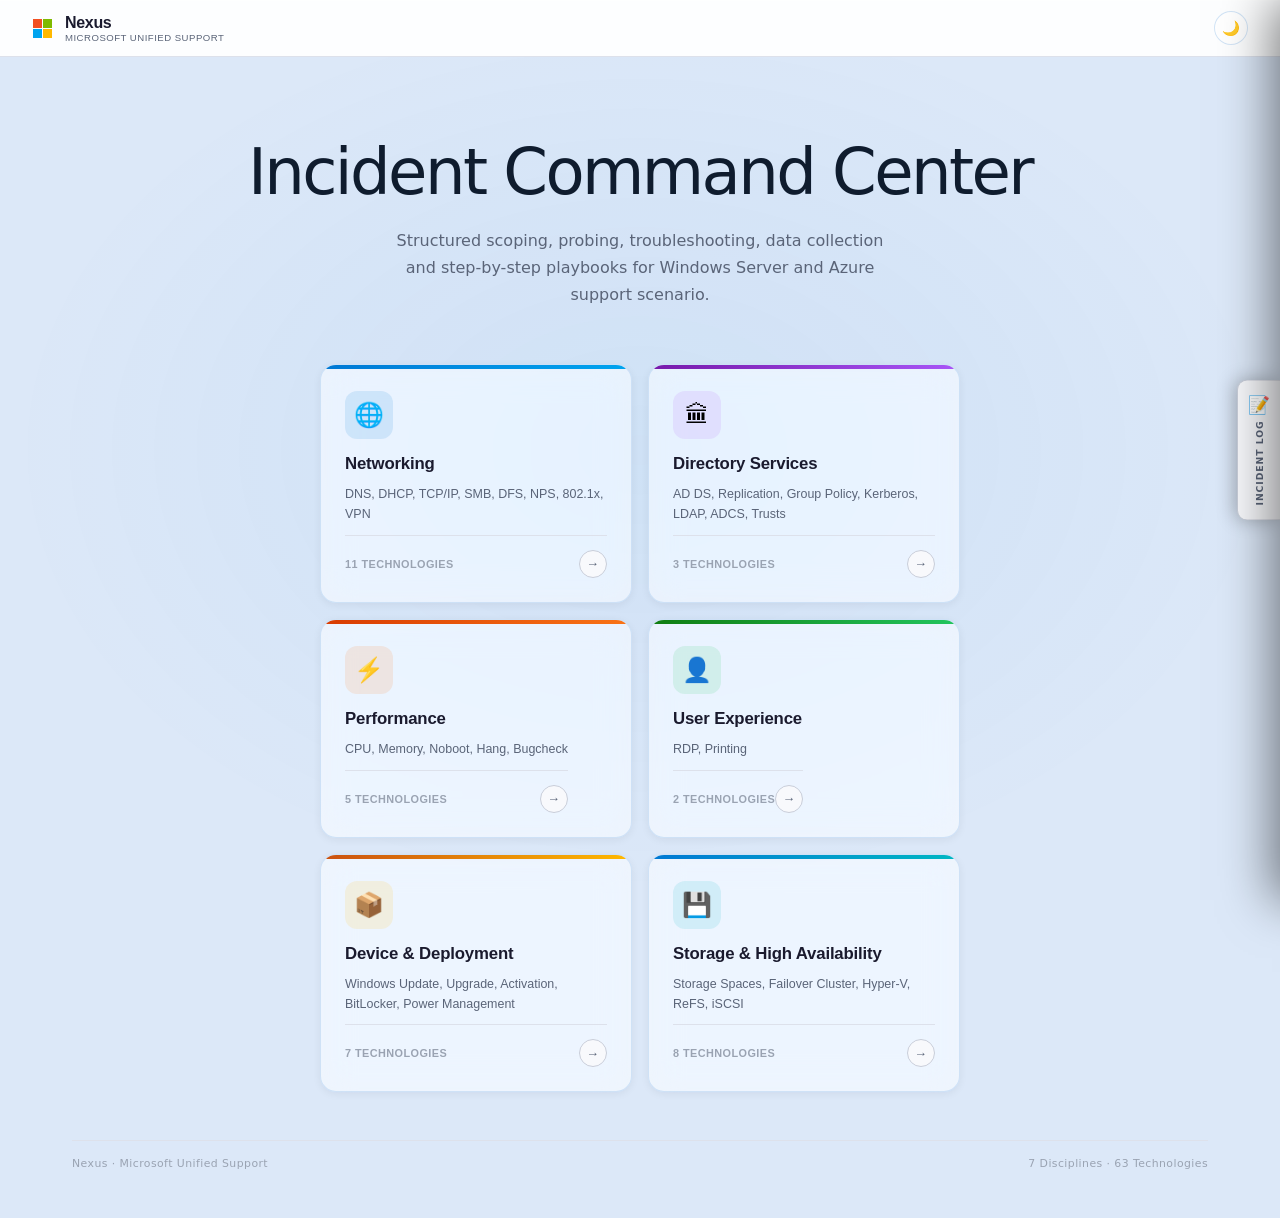
==== commit 8b6e1670: "Merge pull request #88 from iwrik00100/storage_ha Storage ha failover_clustering" ====
--- a/src/index.html
+++ b/src/index.html
@@ -5,8 +5,7 @@
   <meta name="viewport" content="width=device-width, initial-scale=1.0"/>
   <title>Nexus — Microsoft Unified Support</title>
   <meta name="description" content="Nexus: structured incident command for Microsoft Unified Support engineers.">
-  <meta name="theme-color" content="#2563eb">
-  <meta http-equiv="Content-Security-Policy" content="default-src 'self'; script-src 'self' 'unsafe-inline' https://fonts.googleapis.com; style-src 'self' 'unsafe-inline' https://fonts.googleapis.com; font-src 'self' https://fonts.gstatic.com; connect-src 'self' https://generativelanguage.googleapis.com https://router.huggingface.co; img-src 'self' data: https:; frame-ancestors 'self';">
+  <meta name="theme-color" content="#dce8f8">
   <link rel="icon" type="image/svg+xml" href="data:image/svg+xml,%3Csvg xmlns='http://www.w3.org/2000/svg' viewBox='0 0 32 32'%3E%3Crect width='14' height='14' x='1' y='1' fill='%23f25022'/%3E%3Crect width='14' height='14' x='17' y='1' fill='%237fba00'/%3E%3Crect width='14' height='14' x='1' y='17' fill='%2300a4ef'/%3E%3Crect width='14' height='14' x='17' y='17' fill='%23ffb900'/%3E%3C/svg%3E">
   <link rel="preconnect" href="https://fonts.googleapis.com">
   <link href="https://fonts.googleapis.com/css2?family=Segoe+UI:wght@300;400;600;700&family=JetBrains+Mono:wght@400;600&display=swap" rel="stylesheet">
@@ -17,7 +16,7 @@
 <!-- ── Landing Page ─────────────────────────────────────────── -->
 <div id="landingPage" class="page page-landing active">
 
-  <header class="ms-header" aria-label="Nexus Application Header">
+  <header class="ms-header">
     <div class="ms-header-inner">
       <button class="ms-logo" onclick="backToLanding()" aria-label="Go to home">
         <svg class="ms-logo-icon" viewBox="0 0 21 21" xmlns="http://www.w3.org/2000/svg">
@@ -26,10 +25,10 @@
           <rect x="1" y="11" width="9" height="9" fill="#00a4ef"/>
           <rect x="11" y="11" width="9" height="9" fill="#ffb900"/>
         </svg>
-        <span class="ms-logo-text">
+        <div class="ms-logo-text">
           <span class="ms-logo-product">Nexus</span>
           <span class="ms-logo-org">Microsoft Unified Support</span>
-        </span>
+        </div>
       </button>
       <div class="ms-header-actions">
         <button class="ms-theme-btn" id="themeToggle" onclick="toggleTheme()" aria-label="Toggle theme" title="Toggle dark mode">
@@ -39,7 +38,7 @@
     </div>
   </header>
 
-  <main class="landing-main" aria-label="Landing Page - Disciplines Selection">
+  <main class="landing-main">
     <div class="landing-hero">
       <h1 class="landing-hero-title">Incident Command Center</h1>
       <p class="landing-hero-sub">Structured scoping, probing, troubleshooting, data collection and step-by-step playbooks for Windows Server and Azure support scenario.</p>
@@ -47,7 +46,7 @@
     <div class="domain-grid" id="domainGrid"></div>
     <div class="landing-footer">
       <span>Nexus · Microsoft Unified Support</span>
-      <span>6 Disciplines · 59 Technologies</span>
+      <span>7 Disciplines · 63 Technologies</span>
     </div>
   </main>
 </div>
@@ -55,7 +54,7 @@
 <!-- ── Domain Page ──────────────────────────────────────────── -->
 <div id="domainPage" class="page page-domain">
 
-  <header class="ms-header" aria-label="Domain Page Header">
+  <header class="ms-header">
     <div class="ms-header-inner">
       <button class="ms-logo" onclick="backToLanding()" aria-label="Go to home">
         <svg class="ms-logo-icon" viewBox="0 0 21 21" xmlns="http://www.w3.org/2000/svg">
@@ -64,16 +63,16 @@
           <rect x="1" y="11" width="9" height="9" fill="#00a4ef"/>
           <rect x="11" y="11" width="9" height="9" fill="#ffb900"/>
         </svg>
-        <span class="ms-logo-text">
+        <div class="ms-logo-text">
           <span class="ms-logo-product">Nexus</span>
           <span class="ms-logo-org">Microsoft Unified Support</span>
-        </span>
+        </div>
       </button>
       <div class="ms-header-actions">
-        <div class="tier-toggle" role="group" aria-label="Support Tier Selection">
-          <button class="tier-btn active" data-tier="l1" onclick="setTier('l1')" aria-label="L1 Support">L1</button>
-          <button class="tier-btn" data-tier="l2" onclick="setTier('l2')" aria-label="L2 Support">L2</button>
-          <button class="tier-btn" data-tier="both" onclick="setTier('both')" aria-label="Both L1 and L2 Support">Both</button>
+        <div class="tier-toggle">
+          <button class="tier-btn active" data-tier="l1" onclick="setTier('l1')">L1</button>
+          <button class="tier-btn" data-tier="l2" onclick="setTier('l2')">L2</button>
+          <button class="tier-btn" data-tier="both" onclick="setTier('both')">Both</button>
         </div>
         <button class="ms-theme-btn" onclick="toggleTheme()" aria-label="Toggle theme" title="Toggle dark mode">
           <span id="themeIcon2">🌙</span>
@@ -87,13 +86,13 @@
     <div class="domain-hero-inner">
       <button class="domain-back-btn" onclick="backToLanding()" aria-label="Back to disciplines">
         <svg width="16" height="16" viewBox="0 0 16 16" fill="none"><path d="M10 3L5 8L10 13" stroke="currentColor" stroke-width="1.5" stroke-linecap="round" stroke-linejoin="round"/></svg>
-        <span>All Disciplines</span>
-      </button>
-      <div class="domain-hero-identity" id="domainHeroIdentity" aria-live="polite"></div>
+        All Disciplines
+      </button>
+      <div class="domain-hero-identity" id="domainHeroIdentity"></div>
     </div>
   </div>
 
-  <main class="domain-main" aria-label="Domain Technology Selection">
+  <main class="domain-main">
 
     <!-- Tech picker -->
     <div class="tech-section" id="techSection">
--- a/src/styles.css
+++ b/src/styles.css
@@ -1,42 +1,40 @@
 /* ── Variables ───────────────────────────────────────────────── */
 :root {
-  --bg:         #f8fafc;
-  --bg2:        #f1f5f9;
-  --surface:    rgba(255,255,255,0.85);
-  --surface2:   rgba(255,255,255,0.92);
-  --surface3:   rgba(255,255,255,0.96);
-  --border:     rgba(148,163,184,0.30);
-  --border2:    rgba(100,116,139,0.50);
-  --accent:     #2563eb;
-  --accent2:    #1d4ed8;
-  --accent-dim: rgba(37,99,235,0.10);
-  --accent-glow:rgba(37,99,235,0.15);
-  --ms-red:     #dc2626;
-  --ms-green:   #16a34a;
-  --ms-blue:    #2563eb;
-  --ms-yellow:  #ca8a04;
-  --l1:         #16a34a;
-  --l2:         #ea580c;
-  --l1-dim:     rgba(22,163,74,0.12);
-  --l2-dim:     rgba(234,88,12,0.12);
-  --text:       #0f172a;
-  --text2:      #475569;
-  --text3:      #94a3b8;
-  --red:        #dc2626;
-  --head:       'Segoe UI', system-ui, -apple-system, sans-serif;
+  --bg:         #f3f5f9;
+  --bg2:        #eaecf2;
+  --surface:    rgba(255,255,255,0.60);
+  --surface2:   rgba(255,255,255,0.75);
+  --surface3:   rgba(255,255,255,0.90);
+  --border:     rgba(180,200,230,0.55);
+  --border2:    rgba(140,170,210,0.70);
+  --accent:     #0078d4;
+  --accent2:    #106ebe;
+  --accent-dim: rgba(0,120,212,0.08);
+  --accent-glow:rgba(0,120,212,0.18);
+  --ms-red:     #f25022;
+  --ms-green:   #7fba00;
+  --ms-blue:    #00a4ef;
+  --ms-yellow:  #ffb900;
+  --l1:         #107c10;
+  --l2:         #ca5010;
+  --l1-dim:     rgba(16,124,16,0.08);
+  --l2-dim:     rgba(202,80,16,0.08);
+  --text:       #1a1a2e;
+  --text2:      #5a6478;
+  --text3:      #9aa3b2;
+  --red:        #d13438;
+  --head:       'Segoe UI', system-ui, sans-serif;
   --mono:       'JetBrains Mono', 'Cascadia Code', monospace;
-  --r:          8px;
-  --rl:         16px;
-  --transition: all 0.3s cubic-bezier(0.4,0,0.2,1);
-  --transition-fast: all 0.15s cubic-bezier(0.4,0,0.2,1);
-  --transition-slow: all 0.5s cubic-bezier(0.4,0,0.2,1);
+  --r:          6px;
+  --rl:         12px;
+  --transition: all 0.22s cubic-bezier(0.4,0,0.2,1);
 }
 
 /* ── Reset ───────────────────────────────────────────────────── */
 *,*::before,*::after { box-sizing: border-box; margin: 0; padding: 0; }
 html { font-size: 16px; scroll-behavior: smooth; }
 body {
-  background: linear-gradient(135deg, #f8fafc 0%, #e2e8f0 100%);
+  background: #dce8f8;
   color: var(--text);
   font-family: var(--head);
   min-height: 100vh;
@@ -49,20 +47,16 @@
 
 /* ── Microsoft Header ────────────────────────────────────────── */
 .ms-header {
-  background: rgba(255,255,255,0.85);
-  backdrop-filter: blur(20px) saturate(1.8);
-  -webkit-backdrop-filter: blur(20px) saturate(1.8);
-  border-bottom: 1px solid var(--border);
-  box-shadow: 0 4px 20px rgba(0,0,0,0.05), 0 1px 0 rgba(255,255,255,0.8) inset;
+  background: rgba(240,246,255,0.75);
+  backdrop-filter: blur(24px) saturate(1.6);
+  -webkit-backdrop-filter: blur(24px) saturate(1.6);
+  border-bottom: 1px solid rgba(180,210,240,0.50);
+  box-shadow: 0 1px 0 rgba(255,255,255,0.60) inset;
   padding: 0 2rem;
   flex-shrink: 0;
   position: sticky;
   top: 0;
   z-index: 100;
-  transition: all 0.3s ease;
-}
-.ms-header:hover {
-  box-shadow: 0 6px 25px rgba(0,0,0,0.08), 0 1px 0 rgba(255,255,255,0.9) inset;
 }
 .ms-header-inner {
   max-width: 1400px;
@@ -83,26 +77,9 @@
   padding: 0;
   text-align: left;
   text-decoration: none;
-  transition: var(--transition);
-  position: relative;
-}
-.ms-logo:hover { 
-  opacity: 0.9;
-  transform: translateY(-1px);
-}
-.ms-logo::after {
-  content: '';
-  position: absolute;
-  bottom: -4px;
-  left: 0;
-  width: 0;
-  height: 2px;
-  background: var(--accent);
-  transition: width 0.3s ease;
-}
-.ms-logo:hover::after {
-  width: 100%;
-}
+  transition: opacity 0.18s;
+}
+.ms-logo:hover { opacity: 0.8; }
 .ms-logo-icon {
   width: 21px;
   height: 21px;
@@ -217,24 +194,22 @@
   text-transform: uppercase;
   color: var(--accent);
   background: var(--accent-dim);
-  border: 1px solid rgba(37,99,235,0.25);
+  border: 1px solid rgba(0,120,212,0.25);
   border-radius: 20px;
   padding: 4px 14px;
   margin-bottom: 1.2rem;
-  animation: fadeInUp 0.8s ease-out;
 }
 .landing-hero-title {
   font-size: clamp(2.6rem, 5vw, 4rem);
   font-weight: 300;
   line-height: 1.1;
   letter-spacing: -0.04em;
-  color: #0f172a;
+  color: #0f1c2e;
   margin-bottom: 1.2rem;
-  animation: fadeInUp 0.8s ease-out 0.2s both;
 }
 .landing-hero-title strong {
   font-weight: 700;
-  color: var(--accent);
+  color: #fff;
 }
 .landing-hero-sub {
   font-size: 1rem;
@@ -242,24 +217,19 @@
   max-width: 520px;
   margin: 0 auto;
   line-height: 1.7;
-  animation: fadeInUp 0.8s ease-out 0.4s both;
 }
 
 /* ── Domain Grid ─────────────────────────────────────────────── */
 .domain-grid {
   display: grid;
-  grid-template-columns: repeat(3, 1fr);
-  gap: 24px;
-  max-width: 1200px;
+  grid-template-columns: repeat(2, 1fr);
+  gap: 16px;
+  max-width: 640px;
   margin: 0 auto;
 }
 
-@media (max-width: 1024px) {
-  .domain-grid { grid-template-columns: repeat(2, 1fr); max-width: 640px; }
-}
-
-@media (max-width: 640px) {
-  .domain-grid { grid-template-columns: 1fr; max-width: 400px; }
+@media (max-width: 900px) {
+  .domain-grid { grid-template-columns: repeat(auto-fill, minmax(240px, 1fr)); }
 }
 
 .domain-card {
@@ -267,29 +237,28 @@
   display: flex;
   flex-direction: column;
   gap: 0;
-  background: rgba(255,255,255,0.65);
-  border: 1px solid var(--border);
-  border-radius: 20px;
+  background: rgba(255,255,255,0.55);
+  border: 1px solid rgba(180,210,240,0.55);
+  border-radius: 16px;
   padding: 0;
   cursor: pointer;
   text-align: left;
   transition: var(--transition);
   overflow: hidden;
   outline: none;
-  backdrop-filter: blur(20px) saturate(1.6);
-  -webkit-backdrop-filter: blur(20px) saturate(1.6);
-  box-shadow: 0 4px 20px rgba(0,0,0,0.06), 0 1px 0 rgba(255,255,255,0.8) inset;
+  backdrop-filter: blur(16px) saturate(1.4);
+  -webkit-backdrop-filter: blur(16px) saturate(1.4);
+  box-shadow: 0 2px 12px rgba(100,150,220,0.08), 0 1px 0 rgba(255,255,255,0.80) inset;
 }
 .domain-card:hover {
-  border-color: var(--accent);
-  transform: translateY(-4px);
-  box-shadow: 0 12px 40px rgba(37,99,235,0.15), 0 1px 0 rgba(255,255,255,0.9) inset;
-  background: rgba(255,255,255,0.85);
+  border-color: rgba(0,120,212,0.45);
+  transform: translateY(-5px);
+  box-shadow: 0 16px 48px rgba(0,120,212,0.16), 0 1px 0 rgba(255,255,255,0.90) inset;
+  background: rgba(255,255,255,0.75);
 }
 .domain-card:focus-visible {
   outline: 2px solid var(--accent);
   outline-offset: 2px;
-  transform: translateY(-2px);
 }
 
 /* Coloured top accent bar per domain */
@@ -306,21 +275,15 @@
   flex: 1;
 }
 .domain-card-icon-wrap {
-  width: 52px;
-  height: 52px;
-  border-radius: 16px;
+  width: 48px;
+  height: 48px;
+  border-radius: 12px;
   display: flex;
   align-items: center;
   justify-content: center;
-  font-size: 1.8rem;
+  font-size: 1.5rem;
   flex-shrink: 0;
-  margin-bottom: 8px;
-  background: linear-gradient(135deg, var(--accent-dim) 0%, transparent 100%);
-  transition: var(--transition);
-}
-.domain-card:hover .domain-card-icon-wrap {
-  transform: scale(1.1);
-  background: linear-gradient(135deg, var(--accent-glow) 0%, transparent 100%);
+  margin-bottom: 4px;
 }
 .domain-card-label {
   font-size: 1.05rem;
@@ -350,21 +313,22 @@
   text-transform: uppercase;
 }
 .domain-card-arrow {
-  width: 32px;
-  height: 32px;
+  width: 28px;
+  height: 28px;
   border-radius: 50%;
-  background: var(--accent-dim);
-  color: var(--accent);
-  font-size: 0.9rem;
+  background: var(--surface2);
+  border: 1px solid var(--border2);
   display: flex;
   align-items: center;
   justify-content: center;
+  color: var(--text2);
+  font-size: 0.8rem;
   transition: var(--transition);
 }
 .domain-card:hover .domain-card-arrow {
   background: var(--accent);
-  color: white;
-  transform: translateX(4px);
+  border-color: var(--accent);
+  color: #fff;
 }
 
 /* Per-domain colour theming */
@@ -1461,77 +1425,9 @@
 
 /* ── Page transition ─────────────────────────────────────────── */
 .page {
-  animation: fadeIn 0.4s ease;
+  animation: fadeIn 0.2s ease;
 }
 @keyframes fadeIn {
   from { opacity: 0; transform: translateY(6px); }
   to   { opacity: 1; transform: translateY(0); }
 }
-
-/* ── Enhanced animations ───────────────────────────────────────── */
-@keyframes fadeInUp {
-  from {
-    opacity: 0;
-    transform: translateY(30px);
-  }
-  to {
-    opacity: 1;
-    transform: translateY(0);
-  }
-}
-
-@keyframes scaleIn {
-  from { transform: scale(0.95); opacity: 0; }
-  to { transform: scale(1); opacity: 1; }
-}
-
-@keyframes pulse {
-  0%, 100% { transform: scale(1); }
-  50% { transform: scale(1.05); }
-}
-
-/* ── Enhanced button effects ───────────────────────────────────── */
-button {
-  transition: var(--transition);
-}
-button:hover {
-  transform: translateY(-2px);
-  box-shadow: 0 4px 12px rgba(0,0,0,0.15);
-}
-button:active {
-  transform: translateY(0);
-  box-shadow: 0 2px 4px rgba(0,0,0,0.1);
-}
-
-/* ── Enhanced focus states ─────────────────────────────────────── */
-*:focus-visible {
-  outline: 2px solid var(--accent);
-  outline-offset: 2px;
-  transition: outline-color 0.2s ease;
-}
-
-/* ── Input field focus effects ─────────────────────────────────── */
-input, textarea, select {
-  transition: var(--transition);
-}
-input:focus, textarea:focus, select:focus {
-  border-color: var(--accent);
-  box-shadow: 0 0 0 3px var(--accent-dim);
-  transform: translateY(-1px);
-}
-
-/* ── Responsive touch targets for mobile ───────────────────────── */
-@media (max-width: 768px) {
-  button, .domain-card, .tech-card {
-    min-height: 44px; /* WCAG touch target size */
-  }
-}
-
-/* ── Reduced motion for accessibility ─────────────────────────── */
-@media (prefers-reduced-motion: reduce) {
-  *, *::before, *::after {
-    animation-duration: 0.01ms !important;
-    animation-iteration-count: 1 !important;
-    transition-duration: 0.01ms !important;
-  }
-}
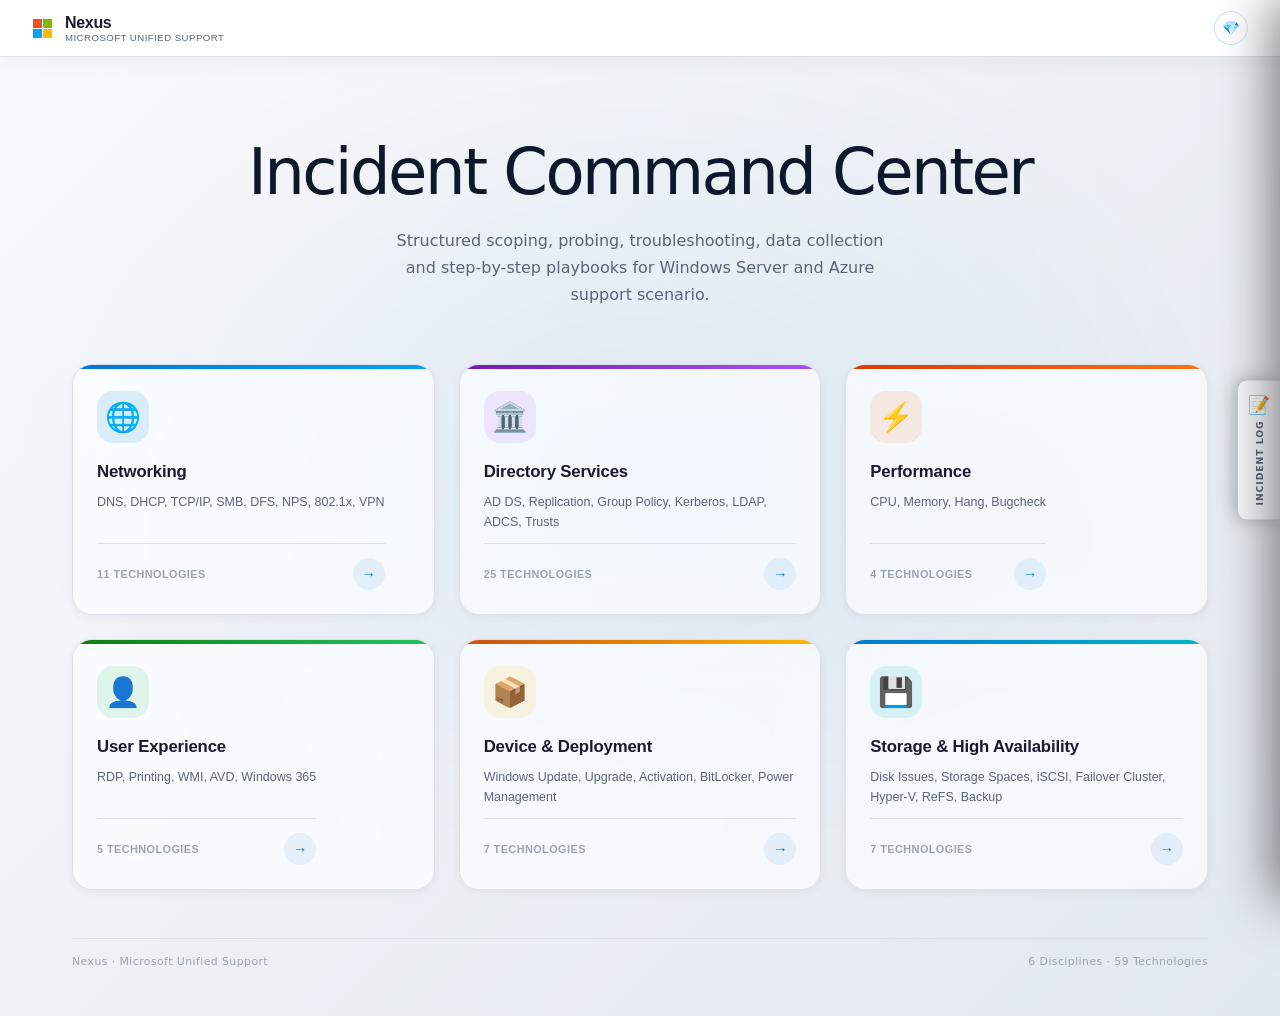
==== commit ec9cb326: "fix: change theme button title from 'Toggle dark mode' to 'Change theme' Updated the title attribute" ====
--- a/src/index.html
+++ b/src/index.html
@@ -5,7 +5,8 @@
   <meta name="viewport" content="width=device-width, initial-scale=1.0"/>
   <title>Nexus — Microsoft Unified Support</title>
   <meta name="description" content="Nexus: structured incident command for Microsoft Unified Support engineers.">
-  <meta name="theme-color" content="#dce8f8">
+  <meta name="theme-color" content="#2563eb">
+  <meta http-equiv="Content-Security-Policy" content="default-src 'self'; script-src 'self' 'unsafe-inline' https://fonts.googleapis.com; style-src 'self' 'unsafe-inline' https://fonts.googleapis.com; font-src 'self' https://fonts.gstatic.com; connect-src 'self' https://generativelanguage.googleapis.com https://router.huggingface.co; img-src 'self' data: https:; frame-ancestors 'self';">
   <link rel="icon" type="image/svg+xml" href="data:image/svg+xml,%3Csvg xmlns='http://www.w3.org/2000/svg' viewBox='0 0 32 32'%3E%3Crect width='14' height='14' x='1' y='1' fill='%23f25022'/%3E%3Crect width='14' height='14' x='17' y='1' fill='%237fba00'/%3E%3Crect width='14' height='14' x='1' y='17' fill='%2300a4ef'/%3E%3Crect width='14' height='14' x='17' y='17' fill='%23ffb900'/%3E%3C/svg%3E">
   <link rel="preconnect" href="https://fonts.googleapis.com">
   <link href="https://fonts.googleapis.com/css2?family=Segoe+UI:wght@300;400;600;700&family=JetBrains+Mono:wght@400;600&display=swap" rel="stylesheet">
@@ -16,7 +17,7 @@
 <!-- ── Landing Page ─────────────────────────────────────────── -->
 <div id="landingPage" class="page page-landing active">
 
-  <header class="ms-header">
+  <header class="ms-header" aria-label="Nexus Application Header">
     <div class="ms-header-inner">
       <button class="ms-logo" onclick="backToLanding()" aria-label="Go to home">
         <svg class="ms-logo-icon" viewBox="0 0 21 21" xmlns="http://www.w3.org/2000/svg">
@@ -25,20 +26,20 @@
           <rect x="1" y="11" width="9" height="9" fill="#00a4ef"/>
           <rect x="11" y="11" width="9" height="9" fill="#ffb900"/>
         </svg>
-        <div class="ms-logo-text">
+        <span class="ms-logo-text">
           <span class="ms-logo-product">Nexus</span>
           <span class="ms-logo-org">Microsoft Unified Support</span>
-        </div>
+        </span>
       </button>
       <div class="ms-header-actions">
-        <button class="ms-theme-btn" id="themeToggle" onclick="toggleTheme()" aria-label="Toggle theme" title="Toggle dark mode">
+        <button class="ms-theme-btn" id="themeToggle" onclick="toggleTheme()" aria-label="Toggle theme" title="Change theme">
           <span id="themeIcon">🌙</span>
         </button>
       </div>
     </div>
   </header>
 
-  <main class="landing-main">
+  <main class="landing-main" aria-label="Landing Page - Disciplines Selection">
     <div class="landing-hero">
       <h1 class="landing-hero-title">Incident Command Center</h1>
       <p class="landing-hero-sub">Structured scoping, probing, troubleshooting, data collection and step-by-step playbooks for Windows Server and Azure support scenario.</p>
@@ -46,7 +47,7 @@
     <div class="domain-grid" id="domainGrid"></div>
     <div class="landing-footer">
       <span>Nexus · Microsoft Unified Support</span>
-      <span>7 Disciplines · 63 Technologies</span>
+      <span>6 Disciplines · 59 Technologies</span>
     </div>
   </main>
 </div>
@@ -54,7 +55,7 @@
 <!-- ── Domain Page ──────────────────────────────────────────── -->
 <div id="domainPage" class="page page-domain">
 
-  <header class="ms-header">
+  <header class="ms-header" aria-label="Domain Page Header">
     <div class="ms-header-inner">
       <button class="ms-logo" onclick="backToLanding()" aria-label="Go to home">
         <svg class="ms-logo-icon" viewBox="0 0 21 21" xmlns="http://www.w3.org/2000/svg">
@@ -63,18 +64,18 @@
           <rect x="1" y="11" width="9" height="9" fill="#00a4ef"/>
           <rect x="11" y="11" width="9" height="9" fill="#ffb900"/>
         </svg>
-        <div class="ms-logo-text">
+        <span class="ms-logo-text">
           <span class="ms-logo-product">Nexus</span>
           <span class="ms-logo-org">Microsoft Unified Support</span>
-        </div>
+        </span>
       </button>
       <div class="ms-header-actions">
-        <div class="tier-toggle">
-          <button class="tier-btn active" data-tier="l1" onclick="setTier('l1')">L1</button>
-          <button class="tier-btn" data-tier="l2" onclick="setTier('l2')">L2</button>
-          <button class="tier-btn" data-tier="both" onclick="setTier('both')">Both</button>
-        </div>
-        <button class="ms-theme-btn" onclick="toggleTheme()" aria-label="Toggle theme" title="Toggle dark mode">
+        <div class="tier-toggle" role="group" aria-label="Support Tier Selection">
+          <button class="tier-btn active" data-tier="l1" onclick="setTier('l1')" aria-label="L1 Support">L1</button>
+          <button class="tier-btn" data-tier="l2" onclick="setTier('l2')" aria-label="L2 Support">L2</button>
+          <button class="tier-btn" data-tier="both" onclick="setTier('both')" aria-label="Both L1 and L2 Support">Both</button>
+        </div>
+        <button class="ms-theme-btn" onclick="toggleTheme()" aria-label="Toggle theme" title="Change theme">
           <span id="themeIcon2">🌙</span>
         </button>
       </div>
@@ -86,13 +87,13 @@
     <div class="domain-hero-inner">
       <button class="domain-back-btn" onclick="backToLanding()" aria-label="Back to disciplines">
         <svg width="16" height="16" viewBox="0 0 16 16" fill="none"><path d="M10 3L5 8L10 13" stroke="currentColor" stroke-width="1.5" stroke-linecap="round" stroke-linejoin="round"/></svg>
-        All Disciplines
-      </button>
-      <div class="domain-hero-identity" id="domainHeroIdentity"></div>
+        <span>All Disciplines</span>
+      </button>
+      <div class="domain-hero-identity" id="domainHeroIdentity" aria-live="polite"></div>
     </div>
   </div>
 
-  <main class="domain-main">
+  <main class="domain-main" aria-label="Domain Technology Selection">
 
     <!-- Tech picker -->
     <div class="tech-section" id="techSection">
--- a/src/styles.css
+++ b/src/styles.css
@@ -1,40 +1,42 @@
 /* ── Variables ───────────────────────────────────────────────── */
 :root {
-  --bg:         #f3f5f9;
-  --bg2:        #eaecf2;
-  --surface:    rgba(255,255,255,0.60);
-  --surface2:   rgba(255,255,255,0.75);
-  --surface3:   rgba(255,255,255,0.90);
-  --border:     rgba(180,200,230,0.55);
-  --border2:    rgba(140,170,210,0.70);
-  --accent:     #0078d4;
-  --accent2:    #106ebe;
-  --accent-dim: rgba(0,120,212,0.08);
-  --accent-glow:rgba(0,120,212,0.18);
-  --ms-red:     #f25022;
-  --ms-green:   #7fba00;
-  --ms-blue:    #00a4ef;
-  --ms-yellow:  #ffb900;
-  --l1:         #107c10;
-  --l2:         #ca5010;
-  --l1-dim:     rgba(16,124,16,0.08);
-  --l2-dim:     rgba(202,80,16,0.08);
-  --text:       #1a1a2e;
-  --text2:      #5a6478;
-  --text3:      #9aa3b2;
-  --red:        #d13438;
-  --head:       'Segoe UI', system-ui, sans-serif;
+  --bg:         #f8fafc;
+  --bg2:        #f1f5f9;
+  --surface:    rgba(255,255,255,0.85);
+  --surface2:   rgba(255,255,255,0.92);
+  --surface3:   rgba(255,255,255,0.96);
+  --border:     rgba(148,163,184,0.30);
+  --border2:    rgba(100,116,139,0.50);
+  --accent:     #2563eb;
+  --accent2:    #1d4ed8;
+  --accent-dim: rgba(37,99,235,0.10);
+  --accent-glow:rgba(37,99,235,0.15);
+  --ms-red:     #dc2626;
+  --ms-green:   #16a34a;
+  --ms-blue:    #2563eb;
+  --ms-yellow:  #ca8a04;
+  --l1:         #16a34a;
+  --l2:         #ea580c;
+  --l1-dim:     rgba(22,163,74,0.12);
+  --l2-dim:     rgba(234,88,12,0.12);
+  --text:       #0f172a;
+  --text2:      #475569;
+  --text3:      #94a3b8;
+  --red:        #dc2626;
+  --head:       'Segoe UI', system-ui, -apple-system, sans-serif;
   --mono:       'JetBrains Mono', 'Cascadia Code', monospace;
-  --r:          6px;
-  --rl:         12px;
-  --transition: all 0.22s cubic-bezier(0.4,0,0.2,1);
+  --r:          8px;
+  --rl:         16px;
+  --transition: all 0.3s cubic-bezier(0.4,0,0.2,1);
+  --transition-fast: all 0.15s cubic-bezier(0.4,0,0.2,1);
+  --transition-slow: all 0.5s cubic-bezier(0.4,0,0.2,1);
 }
 
 /* ── Reset ───────────────────────────────────────────────────── */
 *,*::before,*::after { box-sizing: border-box; margin: 0; padding: 0; }
 html { font-size: 16px; scroll-behavior: smooth; }
 body {
-  background: #dce8f8;
+  background: linear-gradient(135deg, #f8fafc 0%, #e2e8f0 100%);
   color: var(--text);
   font-family: var(--head);
   min-height: 100vh;
@@ -47,16 +49,20 @@
 
 /* ── Microsoft Header ────────────────────────────────────────── */
 .ms-header {
-  background: rgba(240,246,255,0.75);
-  backdrop-filter: blur(24px) saturate(1.6);
-  -webkit-backdrop-filter: blur(24px) saturate(1.6);
-  border-bottom: 1px solid rgba(180,210,240,0.50);
-  box-shadow: 0 1px 0 rgba(255,255,255,0.60) inset;
+  background: rgba(255,255,255,0.85);
+  backdrop-filter: blur(20px) saturate(1.8);
+  -webkit-backdrop-filter: blur(20px) saturate(1.8);
+  border-bottom: 1px solid var(--border);
+  box-shadow: 0 4px 20px rgba(0,0,0,0.05), 0 1px 0 rgba(255,255,255,0.8) inset;
   padding: 0 2rem;
   flex-shrink: 0;
   position: sticky;
   top: 0;
   z-index: 100;
+  transition: all 0.3s ease;
+}
+.ms-header:hover {
+  box-shadow: 0 6px 25px rgba(0,0,0,0.08), 0 1px 0 rgba(255,255,255,0.9) inset;
 }
 .ms-header-inner {
   max-width: 1400px;
@@ -77,9 +83,26 @@
   padding: 0;
   text-align: left;
   text-decoration: none;
-  transition: opacity 0.18s;
-}
-.ms-logo:hover { opacity: 0.8; }
+  transition: var(--transition);
+  position: relative;
+}
+.ms-logo:hover { 
+  opacity: 0.9;
+  transform: translateY(-1px);
+}
+.ms-logo::after {
+  content: '';
+  position: absolute;
+  bottom: -4px;
+  left: 0;
+  width: 0;
+  height: 2px;
+  background: var(--accent);
+  transition: width 0.3s ease;
+}
+.ms-logo:hover::after {
+  width: 100%;
+}
 .ms-logo-icon {
   width: 21px;
   height: 21px;
@@ -194,22 +217,24 @@
   text-transform: uppercase;
   color: var(--accent);
   background: var(--accent-dim);
-  border: 1px solid rgba(0,120,212,0.25);
+  border: 1px solid rgba(37,99,235,0.25);
   border-radius: 20px;
   padding: 4px 14px;
   margin-bottom: 1.2rem;
+  animation: fadeInUp 0.8s ease-out;
 }
 .landing-hero-title {
   font-size: clamp(2.6rem, 5vw, 4rem);
   font-weight: 300;
   line-height: 1.1;
   letter-spacing: -0.04em;
-  color: #0f1c2e;
+  color: #0f172a;
   margin-bottom: 1.2rem;
+  animation: fadeInUp 0.8s ease-out 0.2s both;
 }
 .landing-hero-title strong {
   font-weight: 700;
-  color: #fff;
+  color: var(--accent);
 }
 .landing-hero-sub {
   font-size: 1rem;
@@ -217,19 +242,24 @@
   max-width: 520px;
   margin: 0 auto;
   line-height: 1.7;
+  animation: fadeInUp 0.8s ease-out 0.4s both;
 }
 
 /* ── Domain Grid ─────────────────────────────────────────────── */
 .domain-grid {
   display: grid;
-  grid-template-columns: repeat(2, 1fr);
-  gap: 16px;
-  max-width: 640px;
+  grid-template-columns: repeat(3, 1fr);
+  gap: 24px;
+  max-width: 1200px;
   margin: 0 auto;
 }
 
-@media (max-width: 900px) {
-  .domain-grid { grid-template-columns: repeat(auto-fill, minmax(240px, 1fr)); }
+@media (max-width: 1024px) {
+  .domain-grid { grid-template-columns: repeat(2, 1fr); max-width: 640px; }
+}
+
+@media (max-width: 640px) {
+  .domain-grid { grid-template-columns: 1fr; max-width: 400px; }
 }
 
 .domain-card {
@@ -237,28 +267,39 @@
   display: flex;
   flex-direction: column;
   gap: 0;
-  background: rgba(255,255,255,0.55);
-  border: 1px solid rgba(180,210,240,0.55);
-  border-radius: 16px;
+  background: rgba(255,255,255,0.65);
+  border: 1px solid var(--border);
+  border-radius: 20px;
   padding: 0;
   cursor: pointer;
   text-align: left;
   transition: var(--transition);
   overflow: hidden;
   outline: none;
-  backdrop-filter: blur(16px) saturate(1.4);
-  -webkit-backdrop-filter: blur(16px) saturate(1.4);
-  box-shadow: 0 2px 12px rgba(100,150,220,0.08), 0 1px 0 rgba(255,255,255,0.80) inset;
+  backdrop-filter: blur(20px) saturate(1.6);
+  -webkit-backdrop-filter: blur(20px) saturate(1.6);
+  box-shadow: 0 4px 20px rgba(0,0,0,0.06), 0 1px 0 rgba(255,255,255,0.8) inset;
 }
 .domain-card:hover {
-  border-color: rgba(0,120,212,0.45);
-  transform: translateY(-5px);
-  box-shadow: 0 16px 48px rgba(0,120,212,0.16), 0 1px 0 rgba(255,255,255,0.90) inset;
-  background: rgba(255,255,255,0.75);
+  border-color: var(--accent);
+  transform: translateY(-4px);
+  box-shadow: 0 12px 40px rgba(37,99,235,0.15), 0 1px 0 rgba(255,255,255,0.9) inset, 0 0 20px rgba(37,99,235,0.2);
+  background: rgba(255,255,255,0.85);
+  animation: cardGlow 0.3s ease-out;
+}
+
+@keyframes cardGlow {
+  0% {
+    box-shadow: 0 4px 20px rgba(0,0,0,0.06), 0 1px 0 rgba(255,255,255,0.8) inset;
+  }
+  100% {
+    box-shadow: 0 12px 40px rgba(37,99,235,0.15), 0 1px 0 rgba(255,255,255,0.9) inset, 0 0 20px rgba(37,99,235,0.2);
+  }
 }
 .domain-card:focus-visible {
   outline: 2px solid var(--accent);
   outline-offset: 2px;
+  transform: translateY(-2px);
 }
 
 /* Coloured top accent bar per domain */
@@ -275,15 +316,21 @@
   flex: 1;
 }
 .domain-card-icon-wrap {
-  width: 48px;
-  height: 48px;
-  border-radius: 12px;
+  width: 52px;
+  height: 52px;
+  border-radius: 16px;
   display: flex;
   align-items: center;
   justify-content: center;
-  font-size: 1.5rem;
+  font-size: 1.8rem;
   flex-shrink: 0;
-  margin-bottom: 4px;
+  margin-bottom: 8px;
+  background: linear-gradient(135deg, var(--accent-dim) 0%, transparent 100%);
+  transition: var(--transition);
+}
+.domain-card:hover .domain-card-icon-wrap {
+  transform: scale(1.1);
+  background: linear-gradient(135deg, var(--accent-glow) 0%, transparent 100%);
 }
 .domain-card-label {
   font-size: 1.05rem;
@@ -313,22 +360,21 @@
   text-transform: uppercase;
 }
 .domain-card-arrow {
-  width: 28px;
-  height: 28px;
+  width: 32px;
+  height: 32px;
   border-radius: 50%;
-  background: var(--surface2);
-  border: 1px solid var(--border2);
+  background: var(--accent-dim);
+  color: var(--accent);
+  font-size: 0.9rem;
   display: flex;
   align-items: center;
   justify-content: center;
-  color: var(--text2);
-  font-size: 0.8rem;
   transition: var(--transition);
 }
 .domain-card:hover .domain-card-arrow {
   background: var(--accent);
-  border-color: var(--accent);
-  color: #fff;
+  color: white;
+  transform: translateX(4px);
 }
 
 /* Per-domain colour theming */
@@ -466,6 +512,21 @@
   border-color: var(--accent);
   background: var(--accent-dim);
   box-shadow: 0 0 0 1px rgba(0,120,212,0.2);
+  animation: techSelect 0.3s ease-out;
+}
+
+@keyframes techSelect {
+  0% {
+    transform: scale(0.95);
+    opacity: 0.8;
+  }
+  50% {
+    transform: scale(1.02);
+  }
+  100% {
+    transform: scale(1);
+    opacity: 1;
+  }
 }
 .tech-icon { font-size: 1.4rem; }
 .tech-label {
@@ -649,7 +710,14 @@
 }
 .progress-label { font-size: 0.68rem; font-weight: 700; color: var(--text2); white-space: nowrap; }
 .progress-track { flex: 1; height: 3px; background: var(--border); border-radius: 2px; overflow: hidden; }
-.progress-fill { height: 100%; width: 0%; background: var(--l1); border-radius: 2px; transition: width 0.25s; }
+.progress-fill {
+  height: 100%;
+  width: 0%;
+  background: var(--l1);
+  border-radius: 2px;
+  transition: width 0.4s cubic-bezier(0.4, 0, 0.2, 1);
+  box-shadow: 0 0 8px rgba(34,197,94,0.3);
+}
 
 /* ── Question Sections ───────────────────────────────────────── */
 .question-section { padding: 0; }
@@ -726,11 +794,27 @@
   background-repeat: no-repeat;
   background-position: center;
 }
-.question-item.checked { background: rgba(34,197,94,0.05); }
+.question-item.checked {
+  background: rgba(34,197,94,0.05);
+  animation: checkComplete 0.4s ease-out;
+}
+
+@keyframes checkComplete {
+  0% {
+    background: rgba(34,197,94,0.2);
+    transform: scale(1.02);
+  }
+  100% {
+    background: rgba(34,197,94,0.05);
+    transform: scale(1);
+  }
+}
+
 .question-item.checked .q-text {
   color: var(--text2);
   text-decoration: line-through;
   text-decoration-color: rgba(34,197,94,0.4);
+  transition: text-decoration 0.3s ease-out;
 }
 
 /* ── Playbooks ───────────────────────────────────────────────── */
@@ -1170,13 +1254,15 @@
   font-size: 0.78rem;
   color: var(--text);
   transition: border 0.15s;
-  color-scheme: dark;
 }
 .cn-input:focus { outline: none; border-color: var(--accent); }
 .cn-input::placeholder { color: var(--text3); }
 .cn-select { cursor: pointer; appearance: none; background-image: url("data:image/svg+xml,%3Csvg xmlns='http://www.w3.org/2000/svg' width='10' height='6'%3E%3Cpath d='M0 0l5 6 5-6z' fill='%236b82a0'/%3E%3C/svg%3E"); background-repeat: no-repeat; background-position: right 10px center; }
 input[type="date"].cn-input { background: var(--surface2); border-color: var(--accent2); }
-input[type="date"].cn-input::-webkit-calendar-picker-indicator { filter: invert(1); opacity: 0.7; cursor: pointer; }
+input[type="date"].cn-input::-webkit-calendar-picker-indicator { opacity: 1; cursor: pointer; }
+
+/* Default (Light) Theme calendar icon */
+:not(.theme-dark):not(.theme-glass) input[type="date"].cn-input::-webkit-calendar-picker-indicator { filter: none; }
 
 .cn-divider { height: 1px; background: var(--border); margin: 14px 0; }
 .cn-sections { display: flex; flex-direction: column; gap: 12px; }
@@ -1237,13 +1323,16 @@
   box-shadow: 0 2px 8px rgba(0,0,0,0.06);
 }
 body.theme-glass .domain-card:hover {
-  box-shadow: 0 8px 32px rgba(0,120,212,0.14);
+  box-shadow: 0 8px 32px rgba(0,120,212,0.14), 0 0 20px rgba(0,120,212,0.2);
 }
 body.theme-glass .q-highlight { background: rgba(0,120,212,0.12); color: var(--accent); }
 body.theme-glass .pb-action { color: var(--accent2); }
 body.theme-glass .ai-bubble-text .md-h1 { color: var(--accent); }
 body.theme-glass .ai-bubble-text .md-inline { color: var(--accent); }
-body.theme-glass input[type="date"].cn-input::-webkit-calendar-picker-indicator { filter: none; opacity: 0.6; }
+body.theme-glass .q-check:checked {
+  background-image: url("data:image/svg+xml,%3Csvg xmlns='http://www.w3.org/2000/svg' viewBox='0 0 12 12'%3E%3Cpath d='M2 6l3 3 5-5' stroke='%23000000' stroke-width='1.8' fill='none' stroke-linecap='round'/%3E%3C/svg%3E");
+}
+body.theme-glass input[type="date"].cn-input::-webkit-calendar-picker-indicator { filter: none; opacity: 1; cursor: pointer; }
 body.theme-glass ::-webkit-scrollbar-track { background: var(--bg2); }
 body.theme-glass ::-webkit-scrollbar-thumb { background: var(--border2); }
 
@@ -1303,7 +1392,7 @@
 body.theme-dark .domain-card:hover {
   background: #141c2e;
   border-color: #00d4ff;
-  box-shadow: 0 8px 32px rgba(0,212,255,0.15);
+  box-shadow: 0 8px 32px rgba(0,212,255,0.15), 0 0 20px rgba(0,212,255,0.3);
   transform: translateY(-4px);
 }
 body.theme-dark .domain-card-label { color: #dce6f5; }
@@ -1346,6 +1435,9 @@
 body.theme-dark .q-text { color: #dce6f5; }
 body.theme-dark .q-num { color: #374357; }
 body.theme-dark .q-check { background: #0f1520; border-color: #243248; }
+body.theme-dark .q-check:checked {
+  background-image: url("data:image/svg+xml,%3Csvg xmlns='http://www.w3.org/2000/svg' viewBox='0 0 12 12'%3E%3Cpath d='M2 6l3 3 5-5' stroke='%23ffffff' stroke-width='1.8' fill='none' stroke-linecap='round'/%3E%3C/svg%3E");
+}
 body.theme-dark .pb-symptom-card { background: #141c2e; border-color: #1e2a3e; }
 body.theme-dark .pb-symptom-card:hover { background: rgba(0,212,255,0.10); border-color: #00d4ff; }
 body.theme-dark .pb-symptom-title { color: #dce6f5; }
@@ -1366,6 +1458,7 @@
 body.theme-dark .cn-action-btn { background: #141c2e; border-color: #243248; color: #6b7f9e; }
 body.theme-dark .cn-action-btn:hover { border-color: #00d4ff; color: #00d4ff; }
 body.theme-dark .cn-input { background: #0a0e1a; border-color: #1e2a3e; color: #dce6f5; color-scheme: dark; }
+body.theme-dark input[type="date"].cn-input::-webkit-calendar-picker-indicator { filter: invert(1) brightness(1.2); opacity: 1; cursor: pointer; }
 body.theme-dark .cn-section { background: #141c2e; border-color: #1e2a3e; }
 body.theme-dark .cn-section-header { background: #0a0e1a; border-bottom-color: #1e2a3e; }
 body.theme-dark .cn-section-title { color: #dce6f5; }
@@ -1378,6 +1471,329 @@
 body.theme-dark ::-webkit-scrollbar-track { background: #050810; }
 body.theme-dark ::-webkit-scrollbar-thumb { background: #1e2a3e; }
 body.theme-dark .q-highlight { background: rgba(0,212,255,0.18); color: #00d4ff; }
+
+/* ── Cyberpunk Neon Theme (Futuristic) ────────────────────────── */
+body.theme-cyberpunk {
+  --bg: #0a0a0f;
+  --bg2: #0f0f1a;
+  --surface: #141420;
+  --surface2: #1a1a2e;
+  --surface3: #202035;
+  --border: #2a2a4a;
+  --border2: #3a3a5a;
+  --accent: #00f0ff;
+  --accent2: #b026ff;
+  --accent-dim: rgba(0,240,255,0.15);
+  --accent-glow: rgba(0,240,255,0.25);
+  --l1: #39ff14;
+  --l2: #ff006e;
+  --l1-dim: rgba(57,255,20,0.12);
+  --l2-dim: rgba(255,0,110,0.12);
+  --text: #e0e0ff;
+  --text2: #a0a0c0;
+  --text3: #606080;
+  --red: #ff3366;
+}
+
+body.theme-cyberpunk { background: #0a0a0f; color: #e0e0ff; }
+
+/* Animated gradient background */
+body.theme-cyberpunk::before {
+  content: '';
+  position: fixed;
+  top: 0;
+  left: 0;
+  right: 0;
+  bottom: 0;
+  background:
+    radial-gradient(ellipse at 20% 20%, rgba(0,240,255,0.08) 0%, transparent 50%),
+    radial-gradient(ellipse at 80% 80%, rgba(176,38,255,0.08) 0%, transparent 50%),
+    linear-gradient(135deg, #0a0a0f 0%, #0f0f1a 50%, #0a0a0f 100%);
+  animation: gradientShift 15s ease-in-out infinite;
+  z-index: -1;
+  pointer-events: none;
+}
+
+@keyframes gradientShift {
+  0%, 100% { transform: scale(1) rotate(0deg); }
+  50% { transform: scale(1.1) rotate(2deg); }
+}
+
+/* Grid pattern overlay */
+body.theme-cyberpunk::after {
+  content: '';
+  position: fixed;
+  top: 0;
+  left: 0;
+  right: 0;
+  bottom: 0;
+  background-image:
+    linear-gradient(rgba(0,240,255,0.03) 1px, transparent 1px),
+    linear-gradient(90deg, rgba(0,240,255,0.03) 1px, transparent 1px);
+  background-size: 50px 50px;
+  z-index: -1;
+  pointer-events: none;
+  animation: gridPulse 4s ease-in-out infinite;
+}
+
+@keyframes gridPulse {
+  0%, 100% { opacity: 0.3; }
+  50% { opacity: 0.5; }
+}
+
+body.theme-cyberpunk .ms-header {
+  background: rgba(10,10,15,0.95);
+  backdrop-filter: blur(14px);
+  border-bottom-color: #2a2a4a;
+  box-shadow: 0 0 20px rgba(0,240,255,0.1);
+}
+
+body.theme-cyberpunk .ms-logo-product { color: #e0e0ff; text-shadow: 0 0 10px rgba(0,240,255,0.5); }
+body.theme-cyberpunk .ms-logo-org { color: #a0a0c0; }
+body.theme-cyberpunk .ms-theme-btn { background: #1a1a2e; border-color: #3a3a5a; }
+body.theme-cyberpunk .ms-theme-btn:hover { border-color: #00f0ff; background: rgba(0,240,255,0.10); box-shadow: 0 0 15px rgba(0,240,255,0.3); }
+body.theme-cyberpunk .tier-toggle { background: #141420; border-color: #2a2a4a; }
+body.theme-cyberpunk .tier-btn { color: #a0a0c0; }
+body.theme-cyberpunk .tier-btn.active { background: #00f0ff; color: #000; box-shadow: 0 0 20px rgba(0,240,255,0.5); }
+body.theme-cyberpunk .page-landing { background: #0a0a0f; }
+body.theme-cyberpunk .landing-hero-title {
+  background: linear-gradient(90deg, #00f0ff, #b026ff, #00f0ff);
+  background-size: 200% auto;
+  -webkit-background-clip: text;
+  -webkit-text-fill-color: transparent;
+  animation: gradientText 3s linear infinite;
+}
+
+@keyframes gradientText {
+  0% { background-position: 0% center; }
+  100% { background-position: 200% center; }
+}
+
+body.theme-cyberpunk .landing-hero-sub { color: #a0a0c0; }
+body.theme-cyberpunk .landing-footer { color: #606080; border-top-color: #2a2a4a; }
+
+/* Domain cards with neon glow and holographic tilt */
+body.theme-cyberpunk .domain-card {
+  background: #141420;
+  border: 1px solid rgba(0,240,255,0.3);
+  box-shadow:
+    0 0 20px rgba(0,240,255,0.1),
+    inset 0 0 20px rgba(0,240,255,0.05);
+  transition: all 0.4s cubic-bezier(0.175, 0.885, 0.32, 1.275);
+  transform-style: preserve-3d;
+  perspective: 1000px;
+}
+
+body.theme-cyberpunk .domain-card:hover {
+  background: #1a1a2e;
+  border-color: #00f0ff;
+  box-shadow:
+    0 0 40px rgba(0,240,255,0.3),
+    0 0 80px rgba(0,240,255,0.1),
+    inset 0 0 30px rgba(0,240,255,0.1);
+  transform: translateY(-6px) scale(1.02);
+  animation: holographicTilt 0.6s ease-out;
+}
+
+@keyframes holographicTilt {
+  0% { transform: translateY(0) rotateX(0) rotateY(0); }
+  25% { transform: translateY(-4px) rotateX(2deg) rotateY(-2deg); }
+  50% { transform: translateY(-6px) rotateX(0) rotateY(0); }
+  75% { transform: translateY(-4px) rotateX(-2deg) rotateY(2deg); }
+  100% { transform: translateY(-6px) rotateX(0) rotateY(0); }
+}
+
+body.theme-cyberpunk .domain-card-label { color: #e0e0ff; }
+body.theme-cyberpunk .domain-card-desc { color: #a0a0c0; }
+body.theme-cyberpunk .domain-card-count { color: #606080; }
+body.theme-cyberpunk .domain-card-arrow { background: #1a1a2e; border-color: #3a3a5a; color: #a0a0c0; }
+body.theme-cyberpunk .domain-card:hover .domain-card-arrow { background: #00f0ff; border-color: #00f0ff; color: #000; box-shadow: 0 0 15px rgba(0,240,255,0.5); }
+body.theme-cyberpunk .domain-card-icon-wrap { background: linear-gradient(135deg, rgba(0,240,255,0.15) 0%, transparent 100%); }
+body.theme-cyberpunk .domain-card:hover .domain-card-icon-wrap { background: linear-gradient(135deg, rgba(0,240,255,0.25) 0%, transparent 100%); }
+body.theme-cyberpunk .domain-card-icon { background: rgba(0,240,255,0.15); color: #00f0ff; }
+body.theme-cyberpunk .domain-card:hover .domain-card-icon { background: #00f0ff; color: #000; box-shadow: 0 0 20px rgba(0,240,255,0.6); }
+
+/* Technology buttons with neon glow */
+body.theme-cyberpunk .tech-btn {
+  border: 1px solid rgba(0,240,255,0.4);
+  transition: all 0.3s ease;
+  position: relative;
+  overflow: hidden;
+}
+
+body.theme-cyberpunk .tech-btn::before {
+  content: '';
+  position: absolute;
+  top: 0;
+  left: -100%;
+  width: 100%;
+  height: 100%;
+  background: linear-gradient(90deg, transparent, rgba(0,240,255,0.3), transparent);
+  transition: left 0.5s ease;
+}
+
+body.theme-cyberpunk .tech-btn:hover::before { left: 100%; }
+body.theme-cyberpunk .tech-btn:hover {
+  border-color: #00f0ff;
+  box-shadow: 0 0 20px rgba(0,240,255,0.4);
+  text-shadow: 0 0 10px rgba(0,240,255,0.8);
+}
+
+body.theme-cyberpunk .tech-btn.active {
+  border-color: #00f0ff;
+  background: rgba(0,240,255,0.15);
+  box-shadow: 0 0 30px rgba(0,240,255,0.5);
+  animation: scanline 2s linear infinite;
+}
+
+@keyframes scanline {
+  0% { background-position: 0% 0%; }
+  100% { background-position: 100% 100%; }
+}
+
+body.theme-cyberpunk .tech-label { color: #a0a0c0; }
+body.theme-cyberpunk .tech-btn.active .tech-label { color: #00f0ff; text-shadow: 0 0 10px rgba(0,240,255,0.8); }
+
+/* Question type tabs */
+body.theme-cyberpunk .qtype-tab { background: #141420; border-color: #2a2a4a; color: #a0a0c0; }
+body.theme-cyberpunk .qtype-tab:hover { background: #1a1a2e; border-color: #3a3a5a; }
+body.theme-cyberpunk .qtype-tab.active { border-color: #00f0ff; background: rgba(0,240,255,0.15); box-shadow: 0 0 20px rgba(0,240,255,0.3); }
+
+/* Meta tags */
+body.theme-cyberpunk .meta-tag.tier-l1 { border-color: rgba(57,255,20,.3); color: #39ff14; background: rgba(57,255,20,0.12); }
+body.theme-cyberpunk .meta-tag.tier-l2 { border-color: rgba(255,0,110,.3); color: #ff006e; background: rgba(255,0,110,0.12); }
+body.theme-cyberpunk .meta-tag.tier-both { border-color: rgba(0,240,255,.3); color: #00f0ff; background: rgba(0,240,255,0.15); }
+
+/* Action buttons with particle effect */
+body.theme-cyberpunk .action-btn { background: #1a1a2e; border-color: #3a3a5a; color: #a0a0c0; position: relative; }
+body.theme-cyberpunk .action-btn::after {
+  content: '';
+  position: absolute;
+  top: 50%;
+  left: 50%;
+  width: 0;
+  height: 0;
+  border-radius: 50%;
+  background: rgba(0,240,255,0.3);
+  transform: translate(-50%, -50%);
+  transition: width 0.4s ease, height 0.4s ease;
+}
+body.theme-cyberpunk .action-btn:hover::after { width: 200%; height: 200%; }
+body.theme-cyberpunk .action-btn:hover { border-color: #00f0ff; color: #00f0ff; box-shadow: 0 0 15px rgba(0,240,255,0.4); }
+
+/* Checkboxes with neon glow */
+body.theme-cyberpunk .q-check { background: #141420; border-color: rgba(0,240,255,0.4); }
+body.theme-cyberpunk .q-check:checked {
+  background: linear-gradient(135deg, #00f0ff, #b026ff);
+  border-color: #00f0ff;
+  box-shadow: 0 0 20px rgba(0,240,255,0.6);
+  animation: checkboxGlow 0.5s ease-out;
+}
+
+@keyframes checkboxGlow {
+  0% { box-shadow: 0 0 0 rgba(0,240,255,0); }
+  50% { box-shadow: 0 0 30px rgba(0,240,255,0.8); }
+  100% { box-shadow: 0 0 20px rgba(0,240,255,0.6); }
+}
+
+/* Playbook cards */
+body.theme-cyberpunk .pb-symptom-card { background: #1a1a2e; border-color: #2a2a4a; }
+body.theme-cyberpunk .pb-symptom-card:hover { background: rgba(0,240,255,0.10); border-color: #00f0ff; box-shadow: 0 0 20px rgba(0,240,255,0.3); }
+body.theme-cyberpunk .pb-symptom-title { color: #e0e0ff; }
+body.theme-cyberpunk .pb-back { background: #0f0f1a; border-bottom-color: #2a2a4a; }
+body.theme-cyberpunk .pb-title { color: #e0e0ff; }
+body.theme-cyberpunk .pb-phase-header { background: #0f0f1a; border-bottom-color: #2a2a4a; }
+body.theme-cyberpunk .pb-action { background: #0f0f1a; border-color: #2a2a4a; color: #00f0ff; }
+body.theme-cyberpunk .pb-expect { color: #a0a0c0; }
+body.theme-cyberpunk .empty-state { color: #606080; }
+
+/* AI section */
+body.theme-cyberpunk .ai-section { background: #141420; border-color: #2a2a4a; }
+body.theme-cyberpunk .ai-input { background: #0f0f1a; border-color: #2a2a4a; color: #e0e0ff; }
+body.theme-cyberpunk .ai-input:focus { border-color: #00f0ff; box-shadow: 0 0 20px rgba(0,240,255,0.3), inset 0 0 10px rgba(0,240,255,0.1); }
+body.theme-cyberpunk .ai-btn { background: #00f0ff; }
+body.theme-cyberpunk .ai-btn:hover { background: #b026ff; box-shadow: 0 0 20px rgba(176,38,255,0.5); }
+body.theme-cyberpunk .ai-bubble-user { background: rgba(0,240,255,0.15); border: 1px solid rgba(0,240,255,0.3); color: #e0e0ff; }
+body.theme-cyberpunk .ai-bubble-assistant { background: #1a1a2e; border: 1px solid #3a3a5a; color: #e0e0ff; }
+body.theme-cyberpunk .ai-bubble-error { background: rgba(255,51,102,0.1); border: 1px solid rgba(255,51,102,0.3); color: #ff3366; }
+
+/* Toast */
+body.theme-cyberpunk .toast { background: #00f0ff; color: #000; box-shadow: 0 0 20px rgba(0,240,255,0.5); }
+
+/* Scrollbar */
+body.theme-cyberpunk ::-webkit-scrollbar-track { background: #0a0a0f; }
+body.theme-cyberpunk ::-webkit-scrollbar-thumb {
+  background: linear-gradient(180deg, #00f0ff, #b026ff);
+  border-radius: 3px;
+  box-shadow: 0 0 10px rgba(0,240,255,0.5);
+}
+body.theme-cyberpunk ::-webkit-scrollbar-thumb:hover { box-shadow: 0 0 20px rgba(0,240,255,0.8); }
+
+/* Case Notes panel */
+body.theme-cyberpunk .cn-tab { background: #1a1a2e; border-color: #3a3a5a; }
+body.theme-cyberpunk .cn-tab:hover { background: rgba(0,240,255,0.10); border-color: #00f0ff; box-shadow: -3px 0 22px rgba(0,240,255,0.25); }
+body.theme-cyberpunk .cn-panel { background: #141420; border-left-color: #3a3a5a; }
+body.theme-cyberpunk .cn-panel-header { background: #0f0f1a; border-bottom-color: #2a2a4a; }
+body.theme-cyberpunk .cn-panel-name { color: #e0e0ff; }
+body.theme-cyberpunk .cn-action-btn { background: #1a1a2e; border-color: #3a3a5a; color: #a0a0c0; }
+body.theme-cyberpunk .cn-action-btn:hover { border-color: #00f0ff; color: #00f0ff; box-shadow: 0 0 15px rgba(0,240,255,0.4); }
+body.theme-cyberpunk .cn-input { background: #0f0f1a; border-color: #2a2a4a; color: #e0e0ff; }
+body.theme-cyberpunk .cn-input:focus { border-color: #00f0ff; box-shadow: 0 0 20px rgba(0,240,255,0.3), inset 0 0 10px rgba(0,240,255,0.1); }
+body.theme-cyberpunk .cn-section { background: #1a1a2e; border-color: #2a2a4a; }
+body.theme-cyberpunk .cn-section-header { background: #0f0f1a; border-bottom-color: #2a2a4a; }
+body.theme-cyberpunk .cn-section-title { color: #e0e0ff; }
+body.theme-cyberpunk .cn-textarea { color: #e0e0ff; }
+body.theme-cyberpunk .cn-preview { background: #0f0f1a; color: #e0e0ff; }
+body.theme-cyberpunk .cn-preview-toggle { background: #0f0f1a; color: #a0a0c0; }
+body.theme-cyberpunk .cn-divider { background: #2a2a4a; }
+body.theme-cyberpunk .cn-action-col:first-child { border-right-color: #2a2a4a; }
+body.theme-cyberpunk .cn-action-col-label { border-bottom-color: #2a2a4a; }
+body.theme-cyberpunk .q-highlight { background: rgba(0,240,255,0.18); color: #00f0ff; }
+body.theme-cyberpunk .domain-footer { border-top-color: #2a2a4a; color: #606080; }
+
+/* Domain hero */
+body.theme-cyberpunk .domain-hero-title { color: #e0e0ff; }
+body.theme-cyberpunk .domain-hero-sub { color: #a0a0c0; }
+body.theme-cyberpunk .domain-hero-identity { color: #a0a0c0; }
+body.theme-cyberpunk .domain-back-btn { color: #a0a0c0; }
+body.theme-cyberpunk .domain-back-btn:hover { border-color: #00f0ff; color: #00f0ff; }
+
+/* Search bar */
+body.theme-cyberpunk .search-bar-row { background: #0f0f1a; border-bottom-color: #2a2a4a; }
+body.theme-cyberpunk .search-input { color: #e0e0ff; }
+
+/* Progress bar */
+body.theme-cyberpunk .progress-bar-row { background: #0f0f1a; border-bottom-color: #2a2a4a; }
+body.theme-cyberpunk .progress-track { background: #2a2a4a; }
+
+/* Section labels */
+body.theme-cyberpunk .section-label { background: #0f0f1a; border-bottom-color: #2a2a4a; }
+
+/* Question items */
+body.theme-cyberpunk .question-item { border-bottom-color: #2a2a4a; }
+body.theme-cyberpunk .question-item:hover { background: #1a1a2e; }
+body.theme-cyberpunk .q-text { color: #e0e0ff; }
+body.theme-cyberpunk .q-num { color: #606080; }
+
+/* Glitch effect on hover */
+body.theme-cyberpunk .domain-card:hover .domain-card-label { animation: glitch 0.3s ease-in-out; }
+
+@keyframes glitch {
+  0% { transform: translate(0); }
+  20% { transform: translate(-2px, 2px); }
+  40% { transform: translate(-2px, -2px); }
+  60% { transform: translate(2px, 2px); }
+  80% { transform: translate(2px, -2px); }
+  100% { transform: translate(0); }
+}
+
+/* Pause animations when tab is inactive */
+@media (prefers-reduced-motion: no-preference) {
+  body:not(:hover) .domain-card::before,
+  body:not(:hover) .domain-card::after {
+    animation-play-state: paused;
+  }
+}
 
 /* ── Responsive ──────────────────────────────────────────────── */
 @media (max-width: 900px) {
@@ -1425,9 +1841,77 @@
 
 /* ── Page transition ─────────────────────────────────────────── */
 .page {
-  animation: fadeIn 0.2s ease;
+  animation: fadeIn 0.4s ease;
 }
 @keyframes fadeIn {
   from { opacity: 0; transform: translateY(6px); }
   to   { opacity: 1; transform: translateY(0); }
 }
+
+/* ── Enhanced animations ───────────────────────────────────────── */
+@keyframes fadeInUp {
+  from {
+    opacity: 0;
+    transform: translateY(30px);
+  }
+  to {
+    opacity: 1;
+    transform: translateY(0);
+  }
+}
+
+@keyframes scaleIn {
+  from { transform: scale(0.95); opacity: 0; }
+  to { transform: scale(1); opacity: 1; }
+}
+
+@keyframes pulse {
+  0%, 100% { transform: scale(1); }
+  50% { transform: scale(1.05); }
+}
+
+/* ── Enhanced button effects ───────────────────────────────────── */
+button {
+  transition: var(--transition);
+}
+button:hover {
+  transform: translateY(-2px);
+  box-shadow: 0 4px 12px rgba(0,0,0,0.15);
+}
+button:active {
+  transform: translateY(0);
+  box-shadow: 0 2px 4px rgba(0,0,0,0.1);
+}
+
+/* ── Enhanced focus states ─────────────────────────────────────── */
+*:focus-visible {
+  outline: 2px solid var(--accent);
+  outline-offset: 2px;
+  transition: outline-color 0.2s ease;
+}
+
+/* ── Input field focus effects ─────────────────────────────────── */
+input, textarea, select {
+  transition: var(--transition);
+}
+input:focus, textarea:focus, select:focus {
+  border-color: var(--accent);
+  box-shadow: 0 0 0 3px var(--accent-dim);
+  transform: translateY(-1px);
+}
+
+/* ── Responsive touch targets for mobile ───────────────────────── */
+@media (max-width: 768px) {
+  button, .domain-card, .tech-card {
+    min-height: 44px; /* WCAG touch target size */
+  }
+}
+
+/* ── Reduced motion for accessibility ─────────────────────────── */
+@media (prefers-reduced-motion: reduce) {
+  *, *::before, *::after {
+    animation-duration: 0.01ms !important;
+    animation-iteration-count: 1 !important;
+    transition-duration: 0.01ms !important;
+  }
+}
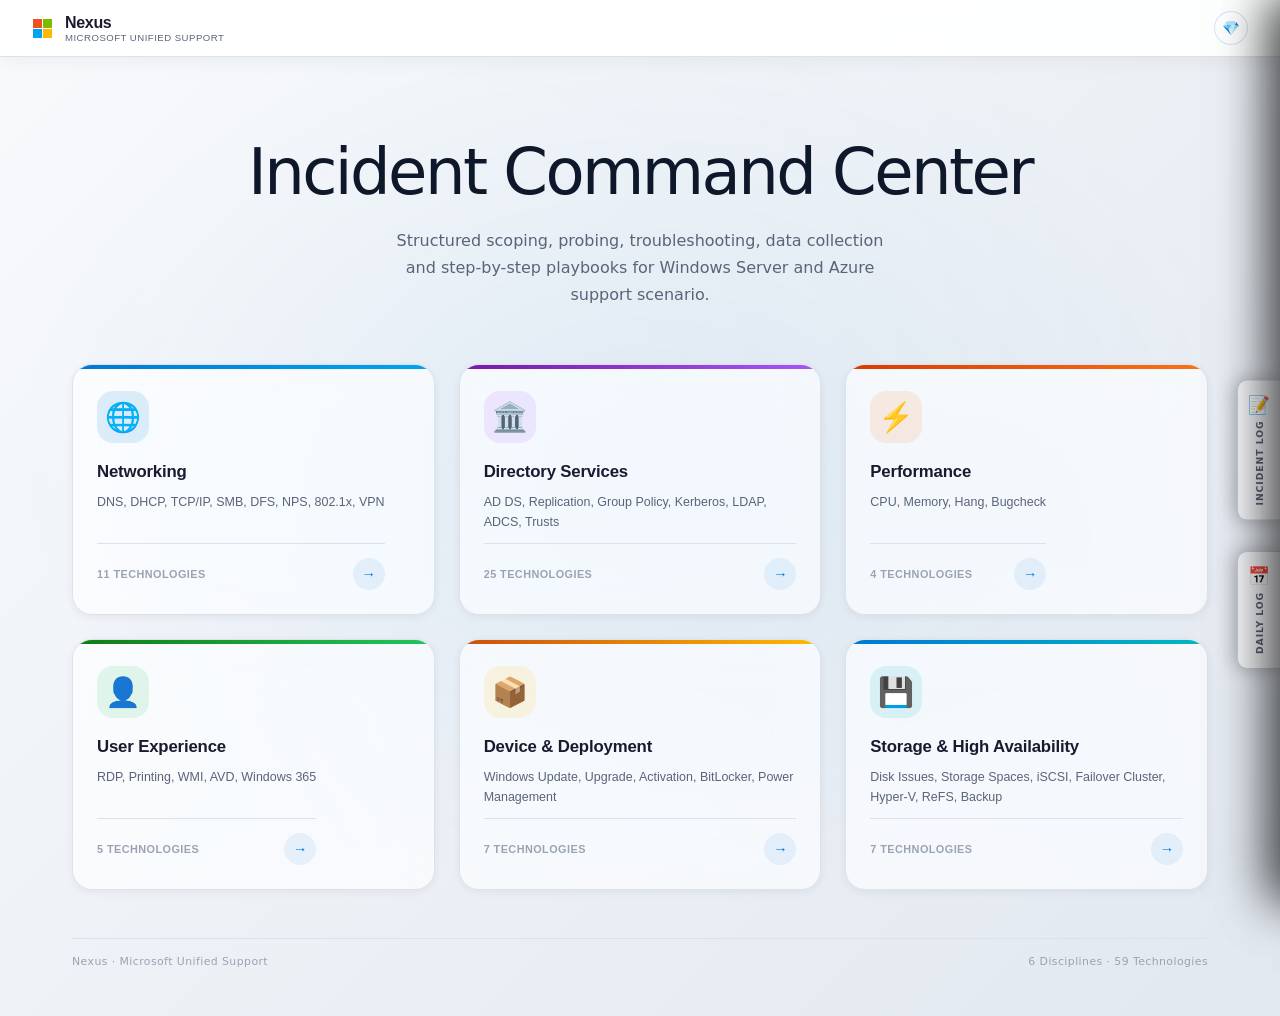
==== commit 8ea38565: "feat: add Daily Incident Log panel Add a second incident log panel for daily documentation with simp" ====
--- a/src/index.html
+++ b/src/index.html
@@ -225,7 +225,14 @@
   <span class="cn-tab-label">Incident Log</span>
 </div>
 
+<!-- Daily Log Tab -->
+<div class="cn-tab cn-tab-daily" id="dailyCnTab" onclick="toggleDailyCaseNotes()" role="button" tabindex="0" aria-label="Open Daily Incident Log">
+  <span class="cn-tab-icon">📅</span>
+  <span class="cn-tab-label">Daily Log</span>
+</div>
+
 <div class="cn-overlay" id="cnOverlay" onclick="toggleCaseNotes()"></div>
+<div class="cn-overlay daily-cn-overlay" id="dailyCnOverlay" onclick="toggleDailyCaseNotes()"></div>
 
 <div class="cn-panel" id="cnPanel" role="dialog" aria-label="Incident Log" aria-modal="true">
   <div class="cn-panel-header">
@@ -313,6 +320,44 @@
   </div>
 </div>
 
+<!-- Daily Log Panel -->
+<div class="cn-panel" id="dailyCnPanel" role="dialog" aria-label="Daily Incident Log" aria-modal="true">
+  <div class="cn-panel-header">
+    <div class="cn-panel-title">
+      <span class="cn-panel-icon">📅</span>
+      <div>
+        <div class="cn-panel-name">Daily Incident Log</div>
+        <div class="cn-panel-sub">Daily Documentation Builder</div>
+      </div>
+    </div>
+    <div class="cn-header-actions">
+      <span class="cn-saved-indicator" id="dailyCnSavedIndicator"></span>
+      <button class="cn-action-btn" onclick="clearDailyNotes()">🗑 Clear</button>
+      <button class="cn-action-btn" onclick="copyDailyCaseNote()">📋 Copy Note</button>
+      <button class="cn-close" onclick="toggleDailyCaseNotes()">✕</button>
+    </div>
+  </div>
+  <div class="cn-body">
+    <div class="cn-meta-row">
+      <div class="cn-meta-field"><label class="cn-label" for="daily-cn-date">Date</label><input class="cn-input" id="daily-cn-date" type="date" oninput="updateDailyPreview()"></div>
+    </div>
+    <div class="cn-divider"></div>
+    <div class="cn-sections">
+      <div class="cn-section"><div class="cn-section-header"><span class="cn-section-icon">🔍</span><span class="cn-section-title">Troubleshooting Done</span><span class="cn-section-hint">What has already been investigated?</span></div><textarea class="cn-textarea" id="daily-cn-troubleshooting" rows="5" placeholder="• Steps already taken&#10;• Commands run and findings&#10;• Event IDs reviewed&#10;• Current root cause hypothesis" oninput="updateDailyPreview()"></textarea></div>
+      <div class="cn-section"><div class="cn-section-header"><span class="cn-section-icon">📋</span><span class="cn-section-title">Action Plan</span><span class="cn-section-hint">Next steps split by owner.</span></div>
+        <div class="cn-action-split">
+          <div class="cn-action-col"><div class="cn-action-col-label pending-customer">⏳ Pending on Customer</div><textarea class="cn-textarea" id="daily-cn-action-customer" rows="5" placeholder="• Run [command] and share output&#10;• Collect [log/trace]&#10;• Confirm if workaround resolves" oninput="updateDailyPreview()"></textarea></div>
+          <div class="cn-action-col"><div class="cn-action-col-label pending-ms">🔬 Pending on Microsoft</div><textarea class="cn-textarea" id="daily-cn-action-ms" rows="5" placeholder="• Review logs provided&#10;• Research KB / known issue&#10;• Follow up by [date]" oninput="updateDailyPreview()"></textarea></div>
+        </div>
+      </div>
+    </div>
+    <div class="cn-preview-wrap">
+      <button class="cn-preview-toggle" onclick="toggleDailyCnPreview()"><span id="dailyCnPreviewToggleIcon">▶</span> Formatted Note Preview</button>
+      <pre class="cn-preview" id="dailyCnPreview" style="display:none"></pre>
+    </div>
+  </div>
+</div>
+
 <script src="app.js"></script>
 </body>
 </html>
--- a/src/styles.css
+++ b/src/styles.css
@@ -1162,8 +1162,13 @@
 }
 .cn-tab:hover .cn-tab-label { color: var(--accent); }
 
+.cn-tab-daily {
+  top: calc(50% + 160px);
+}
+
 /* ── Case Notes Overlay ──────────────────────────────────────── */
-.cn-overlay {
+.cn-overlay,
+.daily-cn-overlay {
   position: fixed;
   inset: 0;
   z-index: 299;
@@ -1173,7 +1178,8 @@
   pointer-events: none;
   transition: opacity 0.3s;
 }
-.cn-overlay.open { opacity: 1; pointer-events: all; }
+.cn-overlay.open,
+.daily-cn-overlay.open { opacity: 1; pointer-events: all; }
 
 /* ── Case Notes Panel ────────────────────────────────────────── */
 .cn-panel {
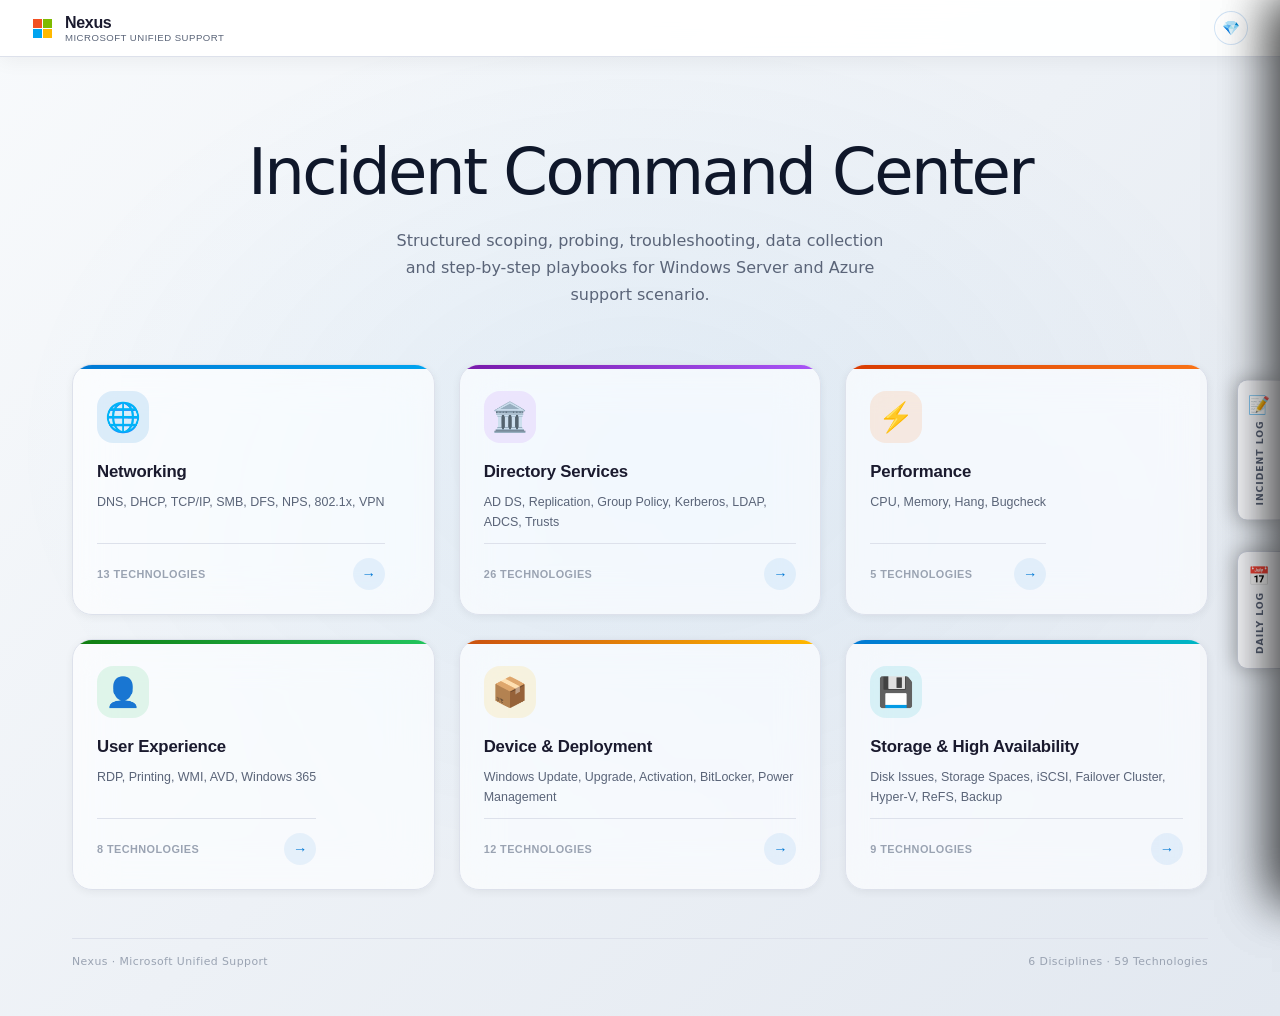
==== commit 433acb46: "feat(incident-log): add maximize button to textareas for full-screen editing Add maximize buttons (⛶" ====
--- a/src/index.html
+++ b/src/index.html
@@ -291,19 +291,19 @@
     </div>
     <div class="cn-divider"></div>
     <div class="cn-sections">
-      <div class="cn-section"><div class="cn-section-header"><span class="cn-section-icon">🔴</span><span class="cn-section-title">Issue</span><span class="cn-section-hint">Symptom, error messages, business impact.</span></div><textarea class="cn-textarea" id="cn-issue" rows="4" placeholder="• Describe the problem&#10;• Include exact error messages&#10;• State business impact&#10;• Note when it started" oninput="updatePreview()"></textarea></div>
-      <div class="cn-section"><div class="cn-section-header"><span class="cn-section-icon">🖥</span><span class="cn-section-title">Environment Details</span><span class="cn-section-hint">OS versions, topology, roles, infrastructure.</span></div><textarea class="cn-textarea" id="cn-env" rows="4" placeholder="• OS / Windows Server version&#10;• Domain / Forest functional level&#10;• Affected machines / users / sites&#10;• Relevant roles and topology" oninput="updatePreview()"></textarea></div>
-      <div class="cn-section"><div class="cn-section-header"><span class="cn-section-icon">🔍</span><span class="cn-section-title">Assessment / Troubleshooting Done</span><span class="cn-section-hint">What has already been investigated?</span></div><textarea class="cn-textarea" id="cn-assessment" rows="5" placeholder="• Steps already taken&#10;• Commands run and findings&#10;• Event IDs reviewed&#10;• Current root cause hypothesis" oninput="updatePreview()"></textarea></div>
-      <div class="cn-section"><div class="cn-section-header"><span class="cn-section-icon">📦</span><span class="cn-section-title">Data Collection</span><span class="cn-section-hint">Logs, traces, exports collected or requested.</span></div><textarea class="cn-textarea" id="cn-data" rows="4" placeholder="• Network traces collected&#10;• Event logs exported&#10;• Data pending from customer" oninput="updatePreview()"></textarea></div>
-      <div class="cn-section"><div class="cn-section-header"><span class="cn-section-icon">🔁</span><span class="cn-section-title">Repro Steps</span><span class="cn-section-hint">Exact steps to reproduce consistently.</span></div><textarea class="cn-textarea" id="cn-repro" rows="4" placeholder="1. Start from known-good state&#10;2. Perform action X&#10;3. Observe symptom Z&#10;• Repro rate" oninput="updatePreview()"></textarea></div>
-      <div class="cn-section"><div class="cn-section-header"><span class="cn-section-icon">🕐</span><span class="cn-section-title">Recent Changes</span><span class="cn-section-hint">Changes made before the issue started.</span></div><textarea class="cn-textarea" id="cn-changes" rows="4" placeholder="• Windows Updates / patches&#10;• GPO or AD changes&#10;• Network / firewall changes&#10;• Certificate renewals" oninput="updatePreview()"></textarea></div>
+      <div class="cn-section"><div class="cn-section-header"><span class="cn-section-icon">🔴</span><span class="cn-section-title">Issue</span><span class="cn-section-hint">Symptom, error messages, business impact.</span></div><div class="cn-textarea-wrap"><textarea class="cn-textarea" id="cn-issue" rows="4" placeholder="• Describe the problem&#10;• Include exact error messages&#10;• State business impact&#10;• Note when it started" oninput="updatePreview()"></textarea><button class="cn-maximize-btn" onclick="maximizeTextarea('cn-issue')" aria-label="Maximize">⛶</button></div></div>
+      <div class="cn-section"><div class="cn-section-header"><span class="cn-section-icon">🖥</span><span class="cn-section-title">Environment Details</span><span class="cn-section-hint">OS versions, topology, roles, infrastructure.</span></div><div class="cn-textarea-wrap"><textarea class="cn-textarea" id="cn-env" rows="4" placeholder="• OS / Windows Server version&#10;• Domain / Forest functional level&#10;• Affected machines / users / sites&#10;• Relevant roles and topology" oninput="updatePreview()"></textarea><button class="cn-maximize-btn" onclick="maximizeTextarea('cn-env')" aria-label="Maximize">⛶</button></div></div>
+      <div class="cn-section"><div class="cn-section-header"><span class="cn-section-icon">🔍</span><span class="cn-section-title">Assessment / Troubleshooting Done</span><span class="cn-section-hint">What has already been investigated?</span></div><div class="cn-textarea-wrap"><textarea class="cn-textarea" id="cn-assessment" rows="5" placeholder="• Steps already taken&#10;• Commands run and findings&#10;• Event IDs reviewed&#10;• Current root cause hypothesis" oninput="updatePreview()"></textarea><button class="cn-maximize-btn" onclick="maximizeTextarea('cn-assessment')" aria-label="Maximize">⛶</button></div></div>
+      <div class="cn-section"><div class="cn-section-header"><span class="cn-section-icon">📦</span><span class="cn-section-title">Data Collection</span><span class="cn-section-hint">Logs, traces, exports collected or requested.</span></div><div class="cn-textarea-wrap"><textarea class="cn-textarea" id="cn-data" rows="4" placeholder="• Network traces collected&#10;• Event logs exported&#10;• Data pending from customer" oninput="updatePreview()"></textarea><button class="cn-maximize-btn" onclick="maximizeTextarea('cn-data')" aria-label="Maximize">⛶</button></div></div>
+      <div class="cn-section"><div class="cn-section-header"><span class="cn-section-icon">🔁</span><span class="cn-section-title">Repro Steps</span><span class="cn-section-hint">Exact steps to reproduce consistently.</span></div><div class="cn-textarea-wrap"><textarea class="cn-textarea" id="cn-repro" rows="4" placeholder="1. Start from known-good state&#10;2. Perform action X&#10;3. Observe symptom Z&#10;• Repro rate" oninput="updatePreview()"></textarea><button class="cn-maximize-btn" onclick="maximizeTextarea('cn-repro')" aria-label="Maximize">⛶</button></div></div>
+      <div class="cn-section"><div class="cn-section-header"><span class="cn-section-icon">🕐</span><span class="cn-section-title">Recent Changes</span><span class="cn-section-hint">Changes made before the issue started.</span></div><div class="cn-textarea-wrap"><textarea class="cn-textarea" id="cn-changes" rows="4" placeholder="• Windows Updates / patches&#10;• GPO or AD changes&#10;• Network / firewall changes&#10;• Certificate renewals" oninput="updatePreview()"></textarea><button class="cn-maximize-btn" onclick="maximizeTextarea('cn-changes')" aria-label="Maximize">⛶</button></div></div>
       <div class="cn-section"><div class="cn-section-header"><span class="cn-section-icon">📋</span><span class="cn-section-title">Action Plan</span><span class="cn-section-hint">Next steps split by owner.</span></div>
         <div class="cn-action-split">
-          <div class="cn-action-col"><div class="cn-action-col-label pending-customer">⏳ Pending on Customer</div><textarea class="cn-textarea" id="cn-action-customer" rows="5" placeholder="• Run [command] and share output&#10;• Collect [log/trace]&#10;• Confirm if workaround resolves" oninput="updatePreview()"></textarea></div>
-          <div class="cn-action-col"><div class="cn-action-col-label pending-ms">🔬 Pending on Microsoft</div><textarea class="cn-textarea" id="cn-action-ms" rows="5" placeholder="• Review logs provided&#10;• Research KB / known issue&#10;• Follow up by [date]" oninput="updatePreview()"></textarea></div>
-        </div>
-      </div>
-      <div class="cn-section"><div class="cn-section-header"><span class="cn-section-icon">✅</span><span class="cn-section-title">Resolution / Root Cause</span><span class="cn-section-hint">What ultimately fixed the issue?</span></div><textarea class="cn-textarea" id="cn-resolution" rows="4" placeholder="• Root cause identified&#10;• Fix applied&#10;• KB article reference&#10;• Verification steps" oninput="updatePreview()"></textarea></div>
+          <div class="cn-action-col"><div class="cn-action-col-label pending-customer">⏳ Pending on Customer</div><div class="cn-textarea-wrap"><textarea class="cn-textarea" id="cn-action-customer" rows="5" placeholder="• Run [command] and share output&#10;• Collect [log/trace]&#10;• Confirm if workaround resolves" oninput="updatePreview()"></textarea><button class="cn-maximize-btn" onclick="maximizeTextarea('cn-action-customer')" aria-label="Maximize">⛶</button></div></div>
+          <div class="cn-action-col"><div class="cn-action-col-label pending-ms">🔬 Pending on Microsoft</div><div class="cn-textarea-wrap"><textarea class="cn-textarea" id="cn-action-ms" rows="5" placeholder="• Review logs provided&#10;• Research KB / known issue&#10;• Follow up by [date]" oninput="updatePreview()"></textarea><button class="cn-maximize-btn" onclick="maximizeTextarea('cn-action-ms')" aria-label="Maximize">⛶</button></div></div>
+        </div>
+      </div>
+      <div class="cn-section"><div class="cn-section-header"><span class="cn-section-icon">✅</span><span class="cn-section-title">Resolution / Root Cause</span><span class="cn-section-hint">What ultimately fixed the issue?</span></div><div class="cn-textarea-wrap"><textarea class="cn-textarea" id="cn-resolution" rows="4" placeholder="• Root cause identified&#10;• Fix applied&#10;• KB article reference&#10;• Verification steps" oninput="updatePreview()"></textarea><button class="cn-maximize-btn" onclick="maximizeTextarea('cn-resolution')" aria-label="Maximize">⛶</button></div></div>
       <div class="cn-section"><div class="cn-section-header"><span class="cn-section-icon">🔗</span><span class="cn-section-title">KB / Escalation References</span></div>
         <div class="cn-ref-row">
           <div class="cn-meta-field"><label class="cn-label" for="cn-kb">KB / Known Issue</label><input class="cn-input" id="cn-kb" type="text" placeholder="e.g. KB5034441" oninput="updatePreview()"></div>
@@ -311,7 +311,7 @@
           <div class="cn-meta-field"><label class="cn-label" for="cn-related-sr">Related SR(s)</label><input class="cn-input" id="cn-related-sr" type="text" placeholder="e.g. 2409150040099999" oninput="updatePreview()"></div>
         </div>
       </div>
-      <div class="cn-section"><div class="cn-section-header"><span class="cn-section-icon">💬</span><span class="cn-section-title">Additional Notes</span></div><textarea class="cn-textarea" id="cn-notes" rows="3" placeholder="• Customer sentiment&#10;• Escalation path&#10;• Internal notes" oninput="updatePreview()"></textarea></div>
+      <div class="cn-section"><div class="cn-section-header"><span class="cn-section-icon">💬</span><span class="cn-section-title">Additional Notes</span></div><div class="cn-textarea-wrap"><textarea class="cn-textarea" id="cn-notes" rows="3" placeholder="• Customer sentiment&#10;• Escalation path&#10;• Internal notes" oninput="updatePreview()"></textarea><button class="cn-maximize-btn" onclick="maximizeTextarea('cn-notes')" aria-label="Maximize">⛶</button></div></div>
     </div>
     <div class="cn-preview-wrap">
       <button class="cn-preview-toggle" onclick="toggleCnPreview()"><span id="cnPreviewToggleIcon">▶</span> Formatted Note Preview</button>
@@ -343,11 +343,11 @@
     </div>
     <div class="cn-divider"></div>
     <div class="cn-sections">
-      <div class="cn-section"><div class="cn-section-header"><span class="cn-section-icon">🔍</span><span class="cn-section-title">Troubleshooting Done</span><span class="cn-section-hint">What has already been investigated?</span></div><textarea class="cn-textarea" id="daily-cn-troubleshooting" rows="5" placeholder="• Steps already taken&#10;• Commands run and findings&#10;• Event IDs reviewed&#10;• Current root cause hypothesis" oninput="updateDailyPreview()"></textarea></div>
+      <div class="cn-section"><div class="cn-section-header"><span class="cn-section-icon">🔍</span><span class="cn-section-title">Troubleshooting Done</span><span class="cn-section-hint">What has already been investigated?</span></div><div class="cn-textarea-wrap"><textarea class="cn-textarea" id="daily-cn-troubleshooting" rows="5" placeholder="• Steps already taken&#10;• Commands run and findings&#10;• Event IDs reviewed&#10;• Current root cause hypothesis" oninput="updateDailyPreview()"></textarea><button class="cn-maximize-btn" onclick="maximizeTextarea('daily-cn-troubleshooting')" aria-label="Maximize">⛶</button></div></div>
       <div class="cn-section"><div class="cn-section-header"><span class="cn-section-icon">📋</span><span class="cn-section-title">Action Plan</span><span class="cn-section-hint">Next steps split by owner.</span></div>
         <div class="cn-action-split">
-          <div class="cn-action-col"><div class="cn-action-col-label pending-customer">⏳ Pending on Customer</div><textarea class="cn-textarea" id="daily-cn-action-customer" rows="5" placeholder="• Run [command] and share output&#10;• Collect [log/trace]&#10;• Confirm if workaround resolves" oninput="updateDailyPreview()"></textarea></div>
-          <div class="cn-action-col"><div class="cn-action-col-label pending-ms">🔬 Pending on Microsoft</div><textarea class="cn-textarea" id="daily-cn-action-ms" rows="5" placeholder="• Review logs provided&#10;• Research KB / known issue&#10;• Follow up by [date]" oninput="updateDailyPreview()"></textarea></div>
+          <div class="cn-action-col"><div class="cn-action-col-label pending-customer">⏳ Pending on Customer</div><div class="cn-textarea-wrap"><textarea class="cn-textarea" id="daily-cn-action-customer" rows="5" placeholder="• Run [command] and share output&#10;• Collect [log/trace]&#10;• Confirm if workaround resolves" oninput="updateDailyPreview()"></textarea><button class="cn-maximize-btn" onclick="maximizeTextarea('daily-cn-action-customer')" aria-label="Maximize">⛶</button></div></div>
+          <div class="cn-action-col"><div class="cn-action-col-label pending-ms">🔬 Pending on Microsoft</div><div class="cn-textarea-wrap"><textarea class="cn-textarea" id="daily-cn-action-ms" rows="5" placeholder="• Review logs provided&#10;• Research KB / known issue&#10;• Follow up by [date]" oninput="updateDailyPreview()"></textarea><button class="cn-maximize-btn" onclick="maximizeTextarea('daily-cn-action-ms')" aria-label="Maximize">⛶</button></div></div>
         </div>
       </div>
     </div>
@@ -358,6 +358,15 @@
   </div>
 </div>
 
+<!-- Textarea Maximize Modal -->
+<div class="cn-maximize-modal" id="cnMaximizeModal" role="dialog" aria-modal="true">
+  <div class="cn-maximize-header">
+    <span class="cn-maximize-title" id="cnMaximizeTitle">Expanded View</span>
+    <button class="cn-maximize-close" onclick="closeMaximize()" aria-label="Close">✕</button>
+  </div>
+  <textarea class="cn-maximize-textarea" id="cnMaximizeTextarea"></textarea>
+</div>
+
 <script src="app.js"></script>
 </body>
 </html>
--- a/src/styles.css
+++ b/src/styles.css
@@ -1280,6 +1280,18 @@
 .cn-textarea { width: 100%; background: transparent; border: none; padding: 11px 13px; font-family: var(--mono); font-size: 0.76rem; color: var(--text); line-height: 1.65; resize: vertical; transition: background 0.12s; }
 .cn-textarea:focus { outline: none; background: rgba(0,120,212,0.03); }
 .cn-textarea::placeholder { color: var(--text3); font-size: 0.72rem; }
+
+.cn-textarea-wrap { position: relative; }
+.cn-maximize-btn { position: absolute; top: 8px; right: 8px; background: var(--surface2); border: 1px solid var(--border); border-radius: 4px; padding: 4px 8px; font-size: 0.9rem; cursor: pointer; opacity: 0.6; transition: var(--transition); z-index: 10; }
+.cn-maximize-btn:hover { opacity: 1; background: var(--accent-dim); border-color: var(--accent); }
+
+.cn-maximize-modal { position: fixed; top: 0; left: 0; right: 0; bottom: 0; background: var(--bg); z-index: 10000; display: none; flex-direction: column; }
+.cn-maximize-modal.open { display: flex; }
+.cn-maximize-header { display: flex; justify-content: space-between; align-items: center; padding: 16px 20px; background: var(--surface2); border-bottom: 1px solid var(--border); }
+.cn-maximize-title { font-size: 1rem; font-weight: 700; color: var(--text); }
+.cn-maximize-close { background: none; border: none; font-size: 1.5rem; cursor: pointer; color: var(--text2); padding: 4px 12px; border-radius: 4px; transition: var(--transition); }
+.cn-maximize-close:hover { background: var(--accent-dim); color: var(--accent); }
+.cn-maximize-textarea { flex: 1; width: 100%; background: var(--bg); border: none; padding: 20px; font-family: var(--mono); font-size: 0.9rem; color: var(--text); line-height: 1.6; resize: none; outline: none; }
 
 .cn-action-split { display: grid; grid-template-columns: 1fr 1fr; gap: 0; }
 .cn-action-col { display: flex; flex-direction: column; }
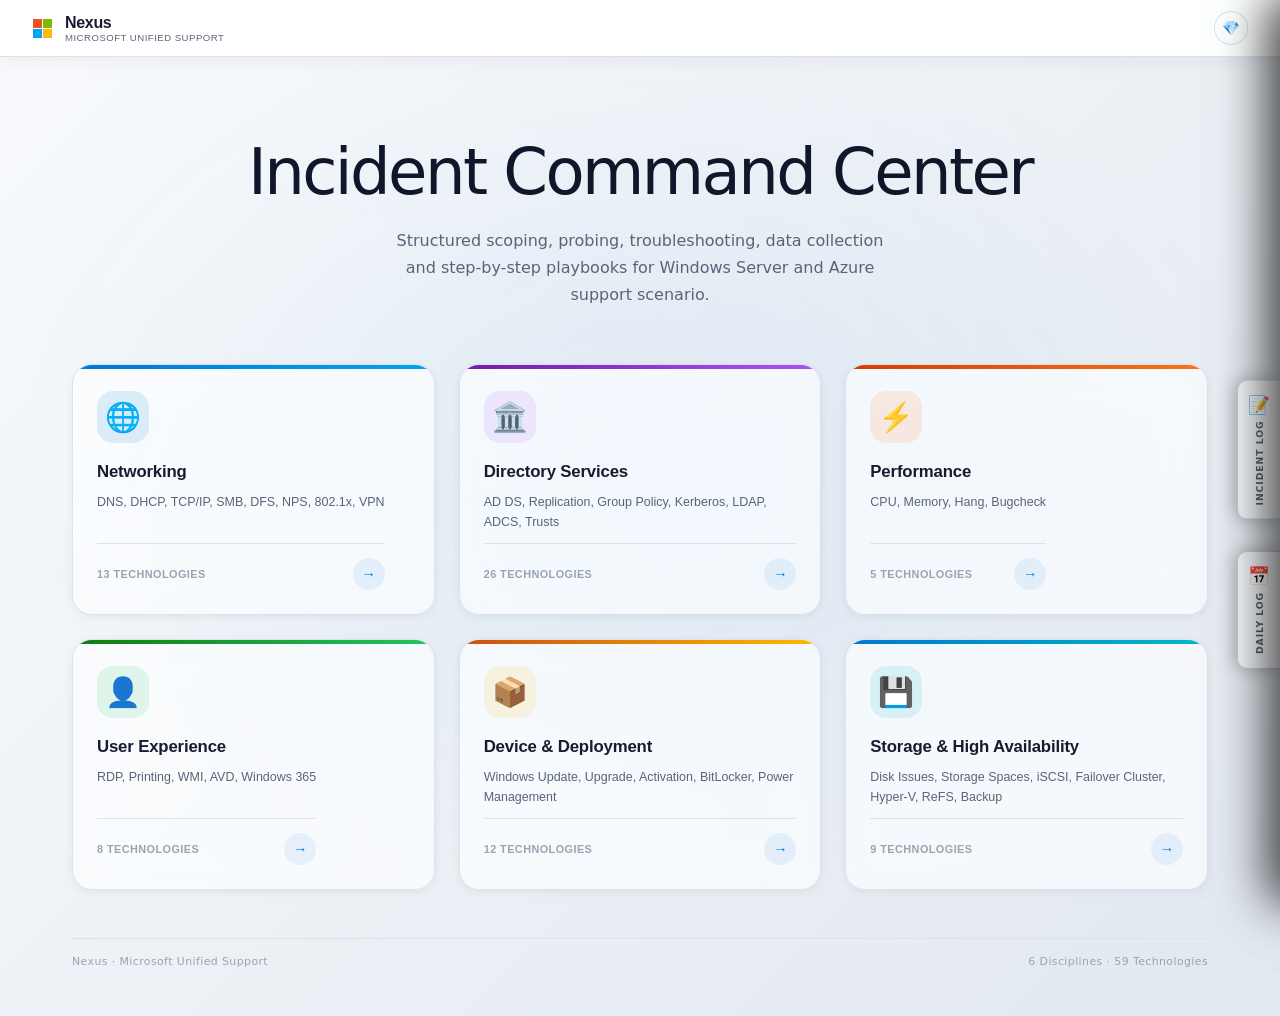
==== commit 9537516d: "feat(daily-log): add follow-up date, time, and timezone options Added three new fields to the daily " ====
--- a/src/index.html
+++ b/src/index.html
@@ -340,6 +340,113 @@
   <div class="cn-body">
     <div class="cn-meta-row">
       <div class="cn-meta-field"><label class="cn-label" for="daily-cn-date">Date</label><input class="cn-input" id="daily-cn-date" type="date" oninput="updateDailyPreview()"></div>
+      <div class="cn-meta-field"><label class="cn-label" for="daily-cn-followup-date">Next Follow-up Date</label><input class="cn-input" id="daily-cn-followup-date" type="date" oninput="updateDailyPreview()"></div>
+      <div class="cn-meta-field"><label class="cn-label" for="daily-cn-followup-time">Next Follow-up Time</label><input class="cn-input" id="daily-cn-followup-time" type="time" oninput="updateDailyPreview()"></div>
+      <div class="cn-meta-field"><label class="cn-label" for="daily-cn-timezone">Timezone</label>
+        <select class="cn-input cn-select" id="daily-cn-timezone" onchange="updateDailyPreview()">
+          <option value="">Select timezone</option>
+          <optgroup label="UTC / GMT">
+            <option value="UTC">UTC (UTC+0)</option>
+            <option value="GMT">GMT (UTC+0)</option>
+          </optgroup>
+          <optgroup label="North America">
+            <option value="PST">PST (UTC-8)</option>
+            <option value="PDT">PDT (UTC-7)</option>
+            <option value="MST">MST (UTC-7)</option>
+            <option value="MDT">MDT (UTC-6)</option>
+            <option value="CST">CST (UTC-6)</option>
+            <option value="CDT">CDT (UTC-5)</option>
+            <option value="EST">EST (UTC-5)</option>
+            <option value="EDT">EDT (UTC-4)</option>
+            <option value="AST">AST (UTC-4)</option>
+            <option value="ADT">ADT (UTC-3)</option>
+            <option value="NST">NST (UTC-3:30)</option>
+            <option value="NDT">NDT (UTC-2:30)</option>
+          </optgroup>
+          <optgroup label="South America">
+            <option value="BOT">BOT (UTC-4)</option>
+            <option value="ART">ART (UTC-3)</option>
+            <option value="BRT">BRT (UTC-3)</option>
+            <option value="CLT">CLT (UTC-4)</option>
+            <option value="CLST">CLST (UTC-3)</option>
+            <option value="COT">COT (UTC-5)</option>
+            <option value="ECT">ECT (UTC-5)</option>
+            <option value="PET">PET (UTC-5)</option>
+            <option value="VET">VET (UTC-4)</option>
+          </optgroup>
+          <optgroup label="Europe">
+            <option value="WET">WET (UTC+0)</option>
+            <option value="WEST">WEST (UTC+1)</option>
+            <option value="CET">CET (UTC+1)</option>
+            <option value="CEST">CEST (UTC+2)</option>
+            <option value="EET">EET (UTC+2)</option>
+            <option value="EEST">EEST (UTC+3)</option>
+            <option value="GMT">GMT (UTC+0)</option>
+            <option value="BST">BST (UTC+1)</option>
+            <option value="IRL">IRL (UTC+1)</option>
+            <option value="MSK">MSK (UTC+3)</option>
+            <option value="FET">FET (UTC+3)</option>
+          </optgroup>
+          <optgroup label="Africa">
+            <option value="WAT">WAT (UTC+1)</option>
+            <option value="CAT">CAT (UTC+2)</option>
+            <option value="EAT">EAT (UTC+3)</option>
+            <option value="SAST">SAST (UTC+2)</option>
+            <option value="GET">GET (UTC+4)</option>
+          </optgroup>
+          <optgroup label="Middle East">
+            <option value="TRT">TRT (UTC+3)</option>
+            <option value="AST-ME">AST (UTC+3)</option>
+            <option value="AST+4">AST (UTC+4)</option>
+            <option value="IRST">IRST (UTC+3:30)</option>
+            <option value="IRDT">IRDT (UTC+4:30)</option>
+            <option value="GST">GST (UTC+4)</option>
+            <option value="PKT">PKT (UTC+5)</option>
+            <option value="AMT">AMT (UTC+4)</option>
+          </optgroup>
+          <optgroup label="Asia">
+            <option value="BDT">BDT (UTC+6)</option>
+            <option value="IST">IST (UTC+5:30)</option>
+            <option value="NPT">NPT (UTC+5:45)</option>
+            <option value="MMT">MMT (UTC+6:30)</option>
+            <option value="WIB">WIB (UTC+7)</option>
+            <option value="WITA">WITA (UTC+8)</option>
+            <option value="WIT">WIT (UTC+9)</option>
+            <option value="CST-CN">CST China (UTC+8)</option>
+            <option value="KST">KST (UTC+9)</option>
+            <option value="JST">JST (UTC+9)</option>
+            <option value="PHT">PHT (UTC+8)</option>
+            <option value="SGT">SGT (UTC+8)</option>
+            <option value="HKT">HKT (UTC+8)</option>
+            <option value="ICT">ICT (UTC+7)</option>
+          </optgroup>
+          <optgroup label="Pacific">
+            <option value="HST">HST (UTC-10)</option>
+            <option value="AKST">AKST (UTC-9)</option>
+            <option value="AKDT">AKDT (UTC-8)</option>
+            <option value="SST">SST (UTC-11)</option>
+            <option value="CHAST">CHAST (UTC-12:45)</option>
+            <option value="PHOT">PHOT (UTC+13)</option>
+            <option value="CHUT">CHUT (UTC+10)</option>
+            <option value="CKT">CKT (UTC-10)</option>
+            <option value="NUT">NUT (UTC-11)</option>
+          </optgroup>
+          <optgroup label="Australia / New Zealand">
+            <option value="AWST">AWST (UTC+8)</option>
+            <option value="ACST">ACST (UTC+9:30)</option>
+            <option value="ACDT">ACDT (UTC+10:30)</option>
+            <option value="AEST">AEST (UTC+10)</option>
+            <option value="AEDT">AEDT (UTC+11)</option>
+            <option value="NZST">NZST (UTC+12)</option>
+            <option value="NZDT">NZDT (UTC+13)</option>
+          </optgroup>
+          <optgroup label="Other">
+            <option value="MHT">MHT (UTC+12)</option>
+            <option value="FJT">FJT (UTC+12)</option>
+            <option value="TOT">TOT (UTC+13)</option>
+          </optgroup>
+        </select>
+      </div>
     </div>
     <div class="cn-divider"></div>
     <div class="cn-sections">
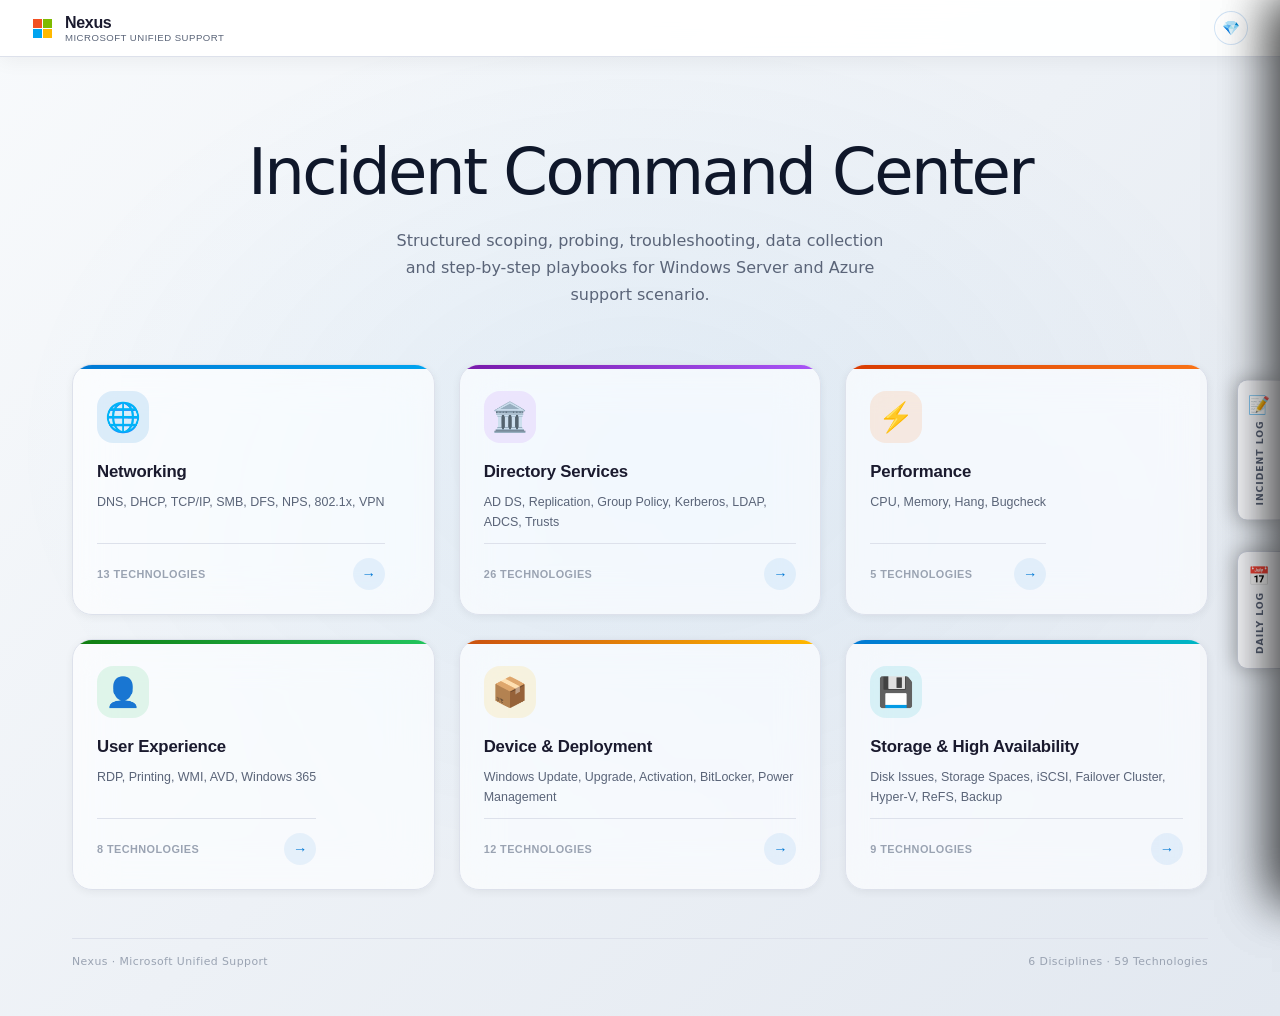
==== commit 12ec2d54: "feat(incident-log): add Case Scope field Added new "Case Scope" section below Issue field to define " ====
--- a/src/index.html
+++ b/src/index.html
@@ -292,6 +292,7 @@
     <div class="cn-divider"></div>
     <div class="cn-sections">
       <div class="cn-section"><div class="cn-section-header"><span class="cn-section-icon">🔴</span><span class="cn-section-title">Issue</span><span class="cn-section-hint">Symptom, error messages, business impact.</span></div><div class="cn-textarea-wrap"><textarea class="cn-textarea" id="cn-issue" rows="4" placeholder="• Describe the problem&#10;• Include exact error messages&#10;• State business impact&#10;• Note when it started" oninput="updatePreview()"></textarea><button class="cn-maximize-btn" onclick="maximizeTextarea('cn-issue')" aria-label="Maximize">⛶</button></div></div>
+      <div class="cn-section"><div class="cn-section-header"><span class="cn-section-icon">🎯</span><span class="cn-section-title">Case Scope</span><span class="cn-section-hint">What is in scope and out of scope for this case.</span></div><div class="cn-textarea-wrap"><textarea class="cn-textarea" id="cn-scope" rows="4" placeholder="• In scope: specific servers, applications, features&#10;• Out of scope: what is explicitly excluded&#10;• Boundaries and limitations&#10;• Related services or dependencies" oninput="updatePreview()"></textarea><button class="cn-maximize-btn" onclick="maximizeTextarea('cn-scope')" aria-label="Maximize">⛶</button></div></div>
       <div class="cn-section"><div class="cn-section-header"><span class="cn-section-icon">🖥</span><span class="cn-section-title">Environment Details</span><span class="cn-section-hint">OS versions, topology, roles, infrastructure.</span></div><div class="cn-textarea-wrap"><textarea class="cn-textarea" id="cn-env" rows="4" placeholder="• OS / Windows Server version&#10;• Domain / Forest functional level&#10;• Affected machines / users / sites&#10;• Relevant roles and topology" oninput="updatePreview()"></textarea><button class="cn-maximize-btn" onclick="maximizeTextarea('cn-env')" aria-label="Maximize">⛶</button></div></div>
       <div class="cn-section"><div class="cn-section-header"><span class="cn-section-icon">🔍</span><span class="cn-section-title">Assessment / Troubleshooting Done</span><span class="cn-section-hint">What has already been investigated?</span></div><div class="cn-textarea-wrap"><textarea class="cn-textarea" id="cn-assessment" rows="5" placeholder="• Steps already taken&#10;• Commands run and findings&#10;• Event IDs reviewed&#10;• Current root cause hypothesis" oninput="updatePreview()"></textarea><button class="cn-maximize-btn" onclick="maximizeTextarea('cn-assessment')" aria-label="Maximize">⛶</button></div></div>
       <div class="cn-section"><div class="cn-section-header"><span class="cn-section-icon">📦</span><span class="cn-section-title">Data Collection</span><span class="cn-section-hint">Logs, traces, exports collected or requested.</span></div><div class="cn-textarea-wrap"><textarea class="cn-textarea" id="cn-data" rows="4" placeholder="• Network traces collected&#10;• Event logs exported&#10;• Data pending from customer" oninput="updatePreview()"></textarea><button class="cn-maximize-btn" onclick="maximizeTextarea('cn-data')" aria-label="Maximize">⛶</button></div></div>
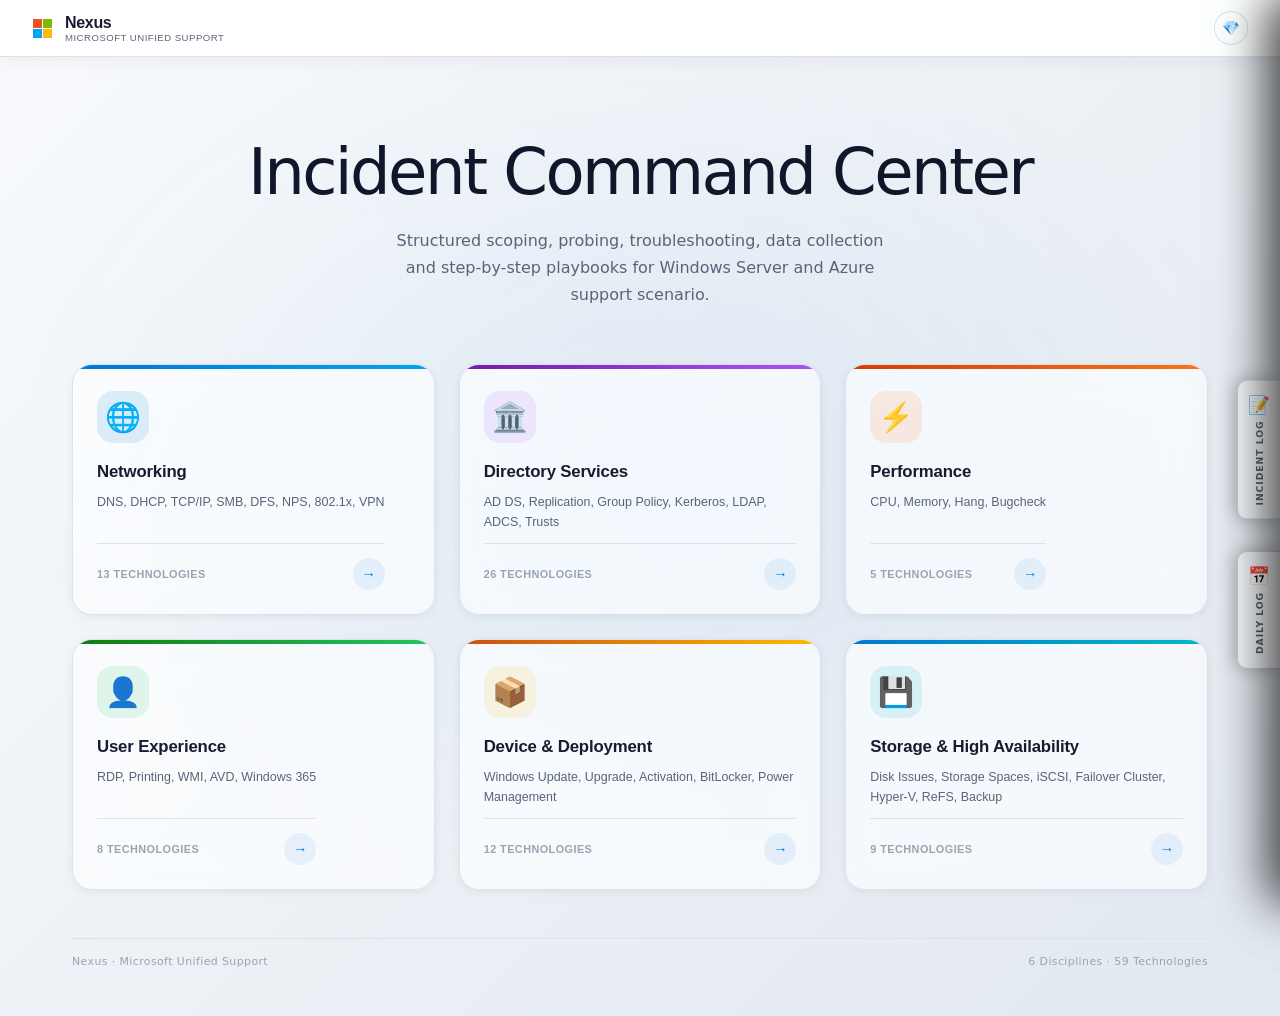
==== commit e19ff67a: "Add bullet toolbar with auto-bullet feature to incident log textareas - Add toolbar (• Bullet, 1. Nu" ====
--- a/src/index.html
+++ b/src/index.html
@@ -291,20 +291,20 @@
     </div>
     <div class="cn-divider"></div>
     <div class="cn-sections">
-      <div class="cn-section"><div class="cn-section-header"><span class="cn-section-icon">🔴</span><span class="cn-section-title">Issue</span><span class="cn-section-hint">Symptom, error messages, business impact.</span></div><div class="cn-textarea-wrap"><textarea class="cn-textarea" id="cn-issue" rows="4" placeholder="• Describe the problem&#10;• Include exact error messages&#10;• State business impact&#10;• Note when it started" oninput="updatePreview()"></textarea><button class="cn-maximize-btn" onclick="maximizeTextarea('cn-issue')" aria-label="Maximize">⛶</button></div></div>
-      <div class="cn-section"><div class="cn-section-header"><span class="cn-section-icon">🎯</span><span class="cn-section-title">Case Scope</span><span class="cn-section-hint">What is in scope and out of scope for this case.</span></div><div class="cn-textarea-wrap"><textarea class="cn-textarea" id="cn-scope" rows="4" placeholder="• In scope: specific servers, applications, features&#10;• Out of scope: what is explicitly excluded&#10;• Boundaries and limitations&#10;• Related services or dependencies" oninput="updatePreview()"></textarea><button class="cn-maximize-btn" onclick="maximizeTextarea('cn-scope')" aria-label="Maximize">⛶</button></div></div>
-      <div class="cn-section"><div class="cn-section-header"><span class="cn-section-icon">🖥</span><span class="cn-section-title">Environment Details</span><span class="cn-section-hint">OS versions, topology, roles, infrastructure.</span></div><div class="cn-textarea-wrap"><textarea class="cn-textarea" id="cn-env" rows="4" placeholder="• OS / Windows Server version&#10;• Domain / Forest functional level&#10;• Affected machines / users / sites&#10;• Relevant roles and topology" oninput="updatePreview()"></textarea><button class="cn-maximize-btn" onclick="maximizeTextarea('cn-env')" aria-label="Maximize">⛶</button></div></div>
-      <div class="cn-section"><div class="cn-section-header"><span class="cn-section-icon">🔍</span><span class="cn-section-title">Assessment / Troubleshooting Done</span><span class="cn-section-hint">What has already been investigated?</span></div><div class="cn-textarea-wrap"><textarea class="cn-textarea" id="cn-assessment" rows="5" placeholder="• Steps already taken&#10;• Commands run and findings&#10;• Event IDs reviewed&#10;• Current root cause hypothesis" oninput="updatePreview()"></textarea><button class="cn-maximize-btn" onclick="maximizeTextarea('cn-assessment')" aria-label="Maximize">⛶</button></div></div>
-      <div class="cn-section"><div class="cn-section-header"><span class="cn-section-icon">📦</span><span class="cn-section-title">Data Collection</span><span class="cn-section-hint">Logs, traces, exports collected or requested.</span></div><div class="cn-textarea-wrap"><textarea class="cn-textarea" id="cn-data" rows="4" placeholder="• Network traces collected&#10;• Event logs exported&#10;• Data pending from customer" oninput="updatePreview()"></textarea><button class="cn-maximize-btn" onclick="maximizeTextarea('cn-data')" aria-label="Maximize">⛶</button></div></div>
-      <div class="cn-section"><div class="cn-section-header"><span class="cn-section-icon">🔁</span><span class="cn-section-title">Repro Steps</span><span class="cn-section-hint">Exact steps to reproduce consistently.</span></div><div class="cn-textarea-wrap"><textarea class="cn-textarea" id="cn-repro" rows="4" placeholder="1. Start from known-good state&#10;2. Perform action X&#10;3. Observe symptom Z&#10;• Repro rate" oninput="updatePreview()"></textarea><button class="cn-maximize-btn" onclick="maximizeTextarea('cn-repro')" aria-label="Maximize">⛶</button></div></div>
-      <div class="cn-section"><div class="cn-section-header"><span class="cn-section-icon">🕐</span><span class="cn-section-title">Recent Changes</span><span class="cn-section-hint">Changes made before the issue started.</span></div><div class="cn-textarea-wrap"><textarea class="cn-textarea" id="cn-changes" rows="4" placeholder="• Windows Updates / patches&#10;• GPO or AD changes&#10;• Network / firewall changes&#10;• Certificate renewals" oninput="updatePreview()"></textarea><button class="cn-maximize-btn" onclick="maximizeTextarea('cn-changes')" aria-label="Maximize">⛶</button></div></div>
+      <div class="cn-section"><div class="cn-section-header"><span class="cn-section-icon">🔴</span><span class="cn-section-title">Issue</span><span class="cn-section-hint">Symptom, error messages, business impact.</span></div><div class="cn-textarea-toolbar"><button class="cn-toolbar-btn" onclick="insertBullet('cn-issue')" title="Insert bullet">• Bullet</button><button class="cn-toolbar-btn" onclick="insertNumbered('cn-issue')" title="Insert numbered list">1. Number</button><button class="cn-toolbar-btn" onclick="insertDivider('cn-issue')" title="Insert divider">— Divider</button><button class="cn-toolbar-btn" onclick="clearTextarea('cn-issue')" title="Clear text">Clear</button></div><div class="cn-textarea-wrap"><textarea class="cn-textarea" id="cn-issue" rows="4" placeholder="• Describe the problem&#10;• Include exact error messages&#10;• State business impact&#10;• Note when it started" oninput="updatePreview()"></textarea><button class="cn-maximize-btn" onclick="maximizeTextarea('cn-issue')" aria-label="Maximize">⛶</button></div></div>
+      <div class="cn-section"><div class="cn-section-header"><span class="cn-section-icon">🎯</span><span class="cn-section-title">Case Scope</span><span class="cn-section-hint">What is in scope and out of scope for this case.</span></div><div class="cn-textarea-toolbar"><button class="cn-toolbar-btn" onclick="insertBullet('cn-scope')" title="Insert bullet">• Bullet</button><button class="cn-toolbar-btn" onclick="insertNumbered('cn-scope')" title="Insert numbered list">1. Number</button><button class="cn-toolbar-btn" onclick="insertDivider('cn-scope')" title="Insert divider">— Divider</button><button class="cn-toolbar-btn" onclick="clearTextarea('cn-scope')" title="Clear text">Clear</button></div><div class="cn-textarea-wrap"><textarea class="cn-textarea" id="cn-scope" rows="4" placeholder="• In scope: specific servers, applications, features&#10;• Out of scope: what is explicitly excluded&#10;• Boundaries and limitations&#10;• Related services or dependencies" oninput="updatePreview()"></textarea><button class="cn-maximize-btn" onclick="maximizeTextarea('cn-scope')" aria-label="Maximize">⛶</button></div></div>
+      <div class="cn-section"><div class="cn-section-header"><span class="cn-section-icon">🖥</span><span class="cn-section-title">Environment Details</span><span class="cn-section-hint">OS versions, topology, roles, infrastructure.</span></div><div class="cn-textarea-toolbar"><button class="cn-toolbar-btn" onclick="insertBullet('cn-env')" title="Insert bullet">• Bullet</button><button class="cn-toolbar-btn" onclick="insertNumbered('cn-env')" title="Insert numbered list">1. Number</button><button class="cn-toolbar-btn" onclick="insertDivider('cn-env')" title="Insert divider">— Divider</button><button class="cn-toolbar-btn" onclick="clearTextarea('cn-env')" title="Clear text">Clear</button></div><div class="cn-textarea-wrap"><textarea class="cn-textarea" id="cn-env" rows="4" placeholder="• OS / Windows Server version&#10;• Domain / Forest functional level&#10;• Affected machines / users / sites&#10;• Relevant roles and topology" oninput="updatePreview()"></textarea><button class="cn-maximize-btn" onclick="maximizeTextarea('cn-env')" aria-label="Maximize">⛶</button></div></div>
+      <div class="cn-section"><div class="cn-section-header"><span class="cn-section-icon">🔍</span><span class="cn-section-title">Assessment / Troubleshooting Done</span><span class="cn-section-hint">What has already been investigated?</span></div><div class="cn-textarea-toolbar"><button class="cn-toolbar-btn" onclick="insertBullet('cn-assessment')" title="Insert bullet">• Bullet</button><button class="cn-toolbar-btn" onclick="insertNumbered('cn-assessment')" title="Insert numbered list">1. Number</button><button class="cn-toolbar-btn" onclick="insertDivider('cn-assessment')" title="Insert divider">— Divider</button><button class="cn-toolbar-btn" onclick="clearTextarea('cn-assessment')" title="Clear text">Clear</button></div><div class="cn-textarea-wrap"><textarea class="cn-textarea" id="cn-assessment" rows="5" placeholder="• Steps already taken&#10;• Commands run and findings&#10;• Event IDs reviewed&#10;• Current root cause hypothesis" oninput="updatePreview()"></textarea><button class="cn-maximize-btn" onclick="maximizeTextarea('cn-assessment')" aria-label="Maximize">⛶</button></div></div>
+      <div class="cn-section"><div class="cn-section-header"><span class="cn-section-icon">📦</span><span class="cn-section-title">Data Collection</span><span class="cn-section-hint">Logs, traces, exports collected or requested.</span></div><div class="cn-textarea-toolbar"><button class="cn-toolbar-btn" onclick="insertBullet('cn-data')" title="Insert bullet">• Bullet</button><button class="cn-toolbar-btn" onclick="insertNumbered('cn-data')" title="Insert numbered list">1. Number</button><button class="cn-toolbar-btn" onclick="insertDivider('cn-data')" title="Insert divider">— Divider</button><button class="cn-toolbar-btn" onclick="clearTextarea('cn-data')" title="Clear text">Clear</button></div><div class="cn-textarea-wrap"><textarea class="cn-textarea" id="cn-data" rows="4" placeholder="• Network traces collected&#10;• Event logs exported&#10;• Data pending from customer" oninput="updatePreview()"></textarea><button class="cn-maximize-btn" onclick="maximizeTextarea('cn-data')" aria-label="Maximize">⛶</button></div></div>
+      <div class="cn-section"><div class="cn-section-header"><span class="cn-section-icon">🔁</span><span class="cn-section-title">Repro Steps</span><span class="cn-section-hint">Exact steps to reproduce consistently.</span></div><div class="cn-textarea-toolbar"><button class="cn-toolbar-btn" onclick="insertBullet('cn-repro')" title="Insert bullet">• Bullet</button><button class="cn-toolbar-btn" onclick="insertNumbered('cn-repro')" title="Insert numbered list">1. Number</button><button class="cn-toolbar-btn" onclick="insertDivider('cn-repro')" title="Insert divider">— Divider</button><button class="cn-toolbar-btn" onclick="clearTextarea('cn-repro')" title="Clear text">Clear</button></div><div class="cn-textarea-wrap"><textarea class="cn-textarea" id="cn-repro" rows="4" placeholder="1. Start from known-good state&#10;2. Perform action X&#10;3. Observe symptom Z&#10;• Repro rate" oninput="updatePreview()"></textarea><button class="cn-maximize-btn" onclick="maximizeTextarea('cn-repro')" aria-label="Maximize">⛶</button></div></div>
+      <div class="cn-section"><div class="cn-section-header"><span class="cn-section-icon">🕐</span><span class="cn-section-title">Recent Changes</span><span class="cn-section-hint">Changes made before the issue started.</span></div><div class="cn-textarea-toolbar"><button class="cn-toolbar-btn" onclick="insertBullet('cn-changes')" title="Insert bullet">• Bullet</button><button class="cn-toolbar-btn" onclick="insertNumbered('cn-changes')" title="Insert numbered list">1. Number</button><button class="cn-toolbar-btn" onclick="insertDivider('cn-changes')" title="Insert divider">— Divider</button><button class="cn-toolbar-btn" onclick="clearTextarea('cn-changes')" title="Clear text">Clear</button></div><div class="cn-textarea-wrap"><textarea class="cn-textarea" id="cn-changes" rows="4" placeholder="• Windows Updates / patches&#10;• GPO or AD changes&#10;• Network / firewall changes&#10;• Certificate renewals" oninput="updatePreview()"></textarea><button class="cn-maximize-btn" onclick="maximizeTextarea('cn-changes')" aria-label="Maximize">⛶</button></div></div>
       <div class="cn-section"><div class="cn-section-header"><span class="cn-section-icon">📋</span><span class="cn-section-title">Action Plan</span><span class="cn-section-hint">Next steps split by owner.</span></div>
         <div class="cn-action-split">
-          <div class="cn-action-col"><div class="cn-action-col-label pending-customer">⏳ Pending on Customer</div><div class="cn-textarea-wrap"><textarea class="cn-textarea" id="cn-action-customer" rows="5" placeholder="• Run [command] and share output&#10;• Collect [log/trace]&#10;• Confirm if workaround resolves" oninput="updatePreview()"></textarea><button class="cn-maximize-btn" onclick="maximizeTextarea('cn-action-customer')" aria-label="Maximize">⛶</button></div></div>
-          <div class="cn-action-col"><div class="cn-action-col-label pending-ms">🔬 Pending on Microsoft</div><div class="cn-textarea-wrap"><textarea class="cn-textarea" id="cn-action-ms" rows="5" placeholder="• Review logs provided&#10;• Research KB / known issue&#10;• Follow up by [date]" oninput="updatePreview()"></textarea><button class="cn-maximize-btn" onclick="maximizeTextarea('cn-action-ms')" aria-label="Maximize">⛶</button></div></div>
-        </div>
-      </div>
-      <div class="cn-section"><div class="cn-section-header"><span class="cn-section-icon">✅</span><span class="cn-section-title">Resolution / Root Cause</span><span class="cn-section-hint">What ultimately fixed the issue?</span></div><div class="cn-textarea-wrap"><textarea class="cn-textarea" id="cn-resolution" rows="4" placeholder="• Root cause identified&#10;• Fix applied&#10;• KB article reference&#10;• Verification steps" oninput="updatePreview()"></textarea><button class="cn-maximize-btn" onclick="maximizeTextarea('cn-resolution')" aria-label="Maximize">⛶</button></div></div>
+          <div class="cn-action-col"><div class="cn-action-col-label pending-customer">⏳ Pending on Customer</div><div class="cn-textarea-toolbar"><button class="cn-toolbar-btn" onclick="insertBullet('cn-action-customer')" title="Insert bullet">• Bullet</button><button class="cn-toolbar-btn" onclick="insertNumbered('cn-action-customer')" title="Insert numbered list">1. Number</button><button class="cn-toolbar-btn" onclick="insertDivider('cn-action-customer')" title="Insert divider">— Divider</button><button class="cn-toolbar-btn" onclick="clearTextarea('cn-action-customer')" title="Clear text">Clear</button></div><div class="cn-textarea-wrap"><textarea class="cn-textarea" id="cn-action-customer" rows="5" placeholder="• Run [command] and share output&#10;• Collect [log/trace]&#10;• Confirm if workaround resolves" oninput="updatePreview()"></textarea><button class="cn-maximize-btn" onclick="maximizeTextarea('cn-action-customer')" aria-label="Maximize">⛶</button></div></div>
+          <div class="cn-action-col"><div class="cn-action-col-label pending-ms">🔬 Pending on Microsoft</div><div class="cn-textarea-toolbar"><button class="cn-toolbar-btn" onclick="insertBullet('cn-action-ms')" title="Insert bullet">• Bullet</button><button class="cn-toolbar-btn" onclick="insertNumbered('cn-action-ms')" title="Insert numbered list">1. Number</button><button class="cn-toolbar-btn" onclick="insertDivider('cn-action-ms')" title="Insert divider">— Divider</button><button class="cn-toolbar-btn" onclick="clearTextarea('cn-action-ms')" title="Clear text">Clear</button></div><div class="cn-textarea-wrap"><textarea class="cn-textarea" id="cn-action-ms" rows="5" placeholder="• Review logs provided&#10;• Research KB / known issue&#10;• Follow up by [date]" oninput="updatePreview()"></textarea><button class="cn-maximize-btn" onclick="maximizeTextarea('cn-action-ms')" aria-label="Maximize">⛶</button></div></div>
+        </div>
+      </div>
+      <div class="cn-section"><div class="cn-section-header"><span class="cn-section-icon">✅</span><span class="cn-section-title">Resolution / Root Cause</span><span class="cn-section-hint">What ultimately fixed the issue?</span></div><div class="cn-textarea-toolbar"><button class="cn-toolbar-btn" onclick="insertBullet('cn-resolution')" title="Insert bullet">• Bullet</button><button class="cn-toolbar-btn" onclick="insertNumbered('cn-resolution')" title="Insert numbered list">1. Number</button><button class="cn-toolbar-btn" onclick="insertDivider('cn-resolution')" title="Insert divider">— Divider</button><button class="cn-toolbar-btn" onclick="clearTextarea('cn-resolution')" title="Clear text">Clear</button></div><div class="cn-textarea-wrap"><textarea class="cn-textarea" id="cn-resolution" rows="4" placeholder="• Root cause identified&#10;• Fix applied&#10;• KB article reference&#10;• Verification steps" oninput="updatePreview()"></textarea><button class="cn-maximize-btn" onclick="maximizeTextarea('cn-resolution')" aria-label="Maximize">⛶</button></div></div>
       <div class="cn-section"><div class="cn-section-header"><span class="cn-section-icon">🔗</span><span class="cn-section-title">KB / Escalation References</span></div>
         <div class="cn-ref-row">
           <div class="cn-meta-field"><label class="cn-label" for="cn-kb">KB / Known Issue</label><input class="cn-input" id="cn-kb" type="text" placeholder="e.g. KB5034441" oninput="updatePreview()"></div>
@@ -312,7 +312,7 @@
           <div class="cn-meta-field"><label class="cn-label" for="cn-related-sr">Related SR(s)</label><input class="cn-input" id="cn-related-sr" type="text" placeholder="e.g. 2409150040099999" oninput="updatePreview()"></div>
         </div>
       </div>
-      <div class="cn-section"><div class="cn-section-header"><span class="cn-section-icon">💬</span><span class="cn-section-title">Additional Notes</span></div><div class="cn-textarea-wrap"><textarea class="cn-textarea" id="cn-notes" rows="3" placeholder="• Customer sentiment&#10;• Escalation path&#10;• Internal notes" oninput="updatePreview()"></textarea><button class="cn-maximize-btn" onclick="maximizeTextarea('cn-notes')" aria-label="Maximize">⛶</button></div></div>
+      <div class="cn-section"><div class="cn-section-header"><span class="cn-section-icon">💬</span><span class="cn-section-title">Additional Notes</span></div><div class="cn-textarea-toolbar"><button class="cn-toolbar-btn" onclick="insertBullet('cn-notes')" title="Insert bullet">• Bullet</button><button class="cn-toolbar-btn" onclick="insertNumbered('cn-notes')" title="Insert numbered list">1. Number</button><button class="cn-toolbar-btn" onclick="insertDivider('cn-notes')" title="Insert divider">— Divider</button><button class="cn-toolbar-btn" onclick="clearTextarea('cn-notes')" title="Clear text">Clear</button></div><div class="cn-textarea-wrap"><textarea class="cn-textarea" id="cn-notes" rows="3" placeholder="• Customer sentiment&#10;• Escalation path&#10;• Internal notes" oninput="updatePreview()"></textarea><button class="cn-maximize-btn" onclick="maximizeTextarea('cn-notes')" aria-label="Maximize">⛶</button></div></div>
     </div>
     <div class="cn-preview-wrap">
       <button class="cn-preview-toggle" onclick="toggleCnPreview()"><span id="cnPreviewToggleIcon">▶</span> Formatted Note Preview</button>
@@ -451,11 +451,11 @@
     </div>
     <div class="cn-divider"></div>
     <div class="cn-sections">
-      <div class="cn-section"><div class="cn-section-header"><span class="cn-section-icon">🔍</span><span class="cn-section-title">Troubleshooting Done</span><span class="cn-section-hint">What has already been investigated?</span></div><div class="cn-textarea-wrap"><textarea class="cn-textarea" id="daily-cn-troubleshooting" rows="5" placeholder="• Steps already taken&#10;• Commands run and findings&#10;• Event IDs reviewed&#10;• Current root cause hypothesis" oninput="updateDailyPreview()"></textarea><button class="cn-maximize-btn" onclick="maximizeTextarea('daily-cn-troubleshooting')" aria-label="Maximize">⛶</button></div></div>
+      <div class="cn-section"><div class="cn-section-header"><span class="cn-section-icon">🔍</span><span class="cn-section-title">Troubleshooting Done</span><span class="cn-section-hint">What has already been investigated?</span></div><div class="cn-textarea-toolbar"><button class="cn-toolbar-btn" onclick="insertBullet('daily-cn-troubleshooting')" title="Insert bullet">• Bullet</button><button class="cn-toolbar-btn" onclick="insertNumbered('daily-cn-troubleshooting')" title="Insert numbered list">1. Number</button><button class="cn-toolbar-btn" onclick="insertDivider('daily-cn-troubleshooting')" title="Insert divider">— Divider</button><button class="cn-toolbar-btn" onclick="clearTextarea('daily-cn-troubleshooting')" title="Clear text">Clear</button></div><div class="cn-textarea-wrap"><textarea class="cn-textarea" id="daily-cn-troubleshooting" rows="5" placeholder="• Steps already taken&#10;• Commands run and findings&#10;• Event IDs reviewed&#10;• Current root cause hypothesis" oninput="updateDailyPreview()"></textarea><button class="cn-maximize-btn" onclick="maximizeTextarea('daily-cn-troubleshooting')" aria-label="Maximize">⛶</button></div></div>
       <div class="cn-section"><div class="cn-section-header"><span class="cn-section-icon">📋</span><span class="cn-section-title">Action Plan</span><span class="cn-section-hint">Next steps split by owner.</span></div>
         <div class="cn-action-split">
-          <div class="cn-action-col"><div class="cn-action-col-label pending-customer">⏳ Pending on Customer</div><div class="cn-textarea-wrap"><textarea class="cn-textarea" id="daily-cn-action-customer" rows="5" placeholder="• Run [command] and share output&#10;• Collect [log/trace]&#10;• Confirm if workaround resolves" oninput="updateDailyPreview()"></textarea><button class="cn-maximize-btn" onclick="maximizeTextarea('daily-cn-action-customer')" aria-label="Maximize">⛶</button></div></div>
-          <div class="cn-action-col"><div class="cn-action-col-label pending-ms">🔬 Pending on Microsoft</div><div class="cn-textarea-wrap"><textarea class="cn-textarea" id="daily-cn-action-ms" rows="5" placeholder="• Review logs provided&#10;• Research KB / known issue&#10;• Follow up by [date]" oninput="updateDailyPreview()"></textarea><button class="cn-maximize-btn" onclick="maximizeTextarea('daily-cn-action-ms')" aria-label="Maximize">⛶</button></div></div>
+          <div class="cn-action-col"><div class="cn-action-col-label pending-customer">⏳ Pending on Customer</div><div class="cn-textarea-toolbar"><button class="cn-toolbar-btn" onclick="insertBullet('daily-cn-action-customer')" title="Insert bullet">• Bullet</button><button class="cn-toolbar-btn" onclick="insertNumbered('daily-cn-action-customer')" title="Insert numbered list">1. Number</button><button class="cn-toolbar-btn" onclick="insertDivider('daily-cn-action-customer')" title="Insert divider">— Divider</button><button class="cn-toolbar-btn" onclick="clearTextarea('daily-cn-action-customer')" title="Clear text">Clear</button></div><div class="cn-textarea-wrap"><textarea class="cn-textarea" id="daily-cn-action-customer" rows="5" placeholder="• Run [command] and share output&#10;• Collect [log/trace]&#10;• Confirm if workaround resolves" oninput="updateDailyPreview()"></textarea><button class="cn-maximize-btn" onclick="maximizeTextarea('daily-cn-action-customer')" aria-label="Maximize">⛶</button></div></div>
+          <div class="cn-action-col"><div class="cn-action-col-label pending-ms">🔬 Pending on Microsoft</div><div class="cn-textarea-toolbar"><button class="cn-toolbar-btn" onclick="insertBullet('daily-cn-action-ms')" title="Insert bullet">• Bullet</button><button class="cn-toolbar-btn" onclick="insertNumbered('daily-cn-action-ms')" title="Insert numbered list">1. Number</button><button class="cn-toolbar-btn" onclick="insertDivider('daily-cn-action-ms')" title="Insert divider">— Divider</button><button class="cn-toolbar-btn" onclick="clearTextarea('daily-cn-action-ms')" title="Clear text">Clear</button></div><div class="cn-textarea-wrap"><textarea class="cn-textarea" id="daily-cn-action-ms" rows="5" placeholder="• Review logs provided&#10;• Research KB / known issue&#10;• Follow up by [date]" oninput="updateDailyPreview()"></textarea><button class="cn-maximize-btn" onclick="maximizeTextarea('daily-cn-action-ms')" aria-label="Maximize">⛶</button></div></div>
         </div>
       </div>
     </div>
@@ -472,6 +472,12 @@
     <span class="cn-maximize-title" id="cnMaximizeTitle">Expanded View</span>
     <button class="cn-maximize-close" onclick="closeMaximize()" aria-label="Close">✕</button>
   </div>
+  <div class="cn-textarea-toolbar" id="cnMaximizeToolbar">
+    <button class="cn-toolbar-btn" onclick="insertBullet('cnMaximizeTextarea')" title="Insert bullet">• Bullet</button>
+    <button class="cn-toolbar-btn" onclick="insertNumbered('cnMaximizeTextarea')" title="Insert numbered list">1. Number</button>
+    <button class="cn-toolbar-btn" onclick="insertDivider('cnMaximizeTextarea')" title="Insert divider">— Divider</button>
+    <button class="cn-toolbar-btn" onclick="clearTextarea('cnMaximizeTextarea')" title="Clear text">Clear</button>
+  </div>
   <textarea class="cn-maximize-textarea" id="cnMaximizeTextarea"></textarea>
 </div>
 
--- a/src/styles.css
+++ b/src/styles.css
@@ -1291,6 +1291,7 @@
 .cn-maximize-title { font-size: 1rem; font-weight: 700; color: var(--text); }
 .cn-maximize-close { background: none; border: none; font-size: 1.5rem; cursor: pointer; color: var(--text2); padding: 4px 12px; border-radius: 4px; transition: var(--transition); }
 .cn-maximize-close:hover { background: var(--accent-dim); color: var(--accent); }
+.cn-maximize-modal .cn-textarea-toolbar { padding: 10px 20px; background: var(--surface2); border-bottom: 1px solid var(--border); }
 .cn-maximize-textarea { flex: 1; width: 100%; background: var(--bg); border: none; padding: 20px; font-family: var(--mono); font-size: 0.9rem; color: var(--text); line-height: 1.6; resize: none; outline: none; }
 
 .cn-action-split { display: grid; grid-template-columns: 1fr 1fr; gap: 0; }
@@ -1489,6 +1490,11 @@
 body.theme-dark ::-webkit-scrollbar-track { background: #050810; }
 body.theme-dark ::-webkit-scrollbar-thumb { background: #1e2a3e; }
 body.theme-dark .q-highlight { background: rgba(0,212,255,0.18); color: #00d4ff; }
+body.theme-dark .cn-maximize-modal { background: #0a0e1a; }
+body.theme-dark .cn-maximize-header { background: #141c2e; border-bottom-color: #1e2a3e; }
+body.theme-dark .cn-maximize-title { color: #dce6f5; }
+body.theme-dark .cn-maximize-textarea { background: #0a0e1a; color: #dce6f5; }
+body.theme-dark .cn-maximize-modal .cn-textarea-toolbar { background: #141c2e; border-bottom-color: #1e2a3e; }
 
 /* ── Cyberpunk Neon Theme (Futuristic) ────────────────────────── */
 body.theme-cyberpunk {
@@ -1768,6 +1774,11 @@
 body.theme-cyberpunk .cn-action-col-label { border-bottom-color: #2a2a4a; }
 body.theme-cyberpunk .q-highlight { background: rgba(0,240,255,0.18); color: #00f0ff; }
 body.theme-cyberpunk .domain-footer { border-top-color: #2a2a4a; color: #606080; }
+body.theme-cyberpunk .cn-maximize-modal { background: #0f0f1a; }
+body.theme-cyberpunk .cn-maximize-header { background: #1a1a2e; border-bottom-color: #2a2a4a; }
+body.theme-cyberpunk .cn-maximize-title { color: #e0e0ff; }
+body.theme-cyberpunk .cn-maximize-textarea { background: #0f0f1a; color: #e0e0ff; }
+body.theme-cyberpunk .cn-maximize-modal .cn-textarea-toolbar { background: #1a1a2e; border-bottom-color: #2a2a4a; }
 
 /* Domain hero */
 body.theme-cyberpunk .domain-hero-title { color: #e0e0ff; }
@@ -1812,6 +1823,70 @@
     animation-play-state: paused;
   }
 }
+
+/* ── Textarea Toolbar ─────────────────────────────────────────── */
+.cn-textarea-toolbar {
+  display: flex;
+  gap: 6px;
+  padding: 6px 0;
+  margin-bottom: 6px;
+  align-items: center;
+}
+
+.cn-toolbar-btn {
+  background: var(--surface2);
+  border: 1px solid var(--border);
+  border-radius: 4px;
+  padding: 4px 10px;
+  cursor: pointer;
+  font-family: var(--head);
+  font-size: 0.7rem;
+  font-weight: 600;
+  color: var(--text2);
+  transition: var(--transition);
+  white-space: nowrap;
+}
+
+.cn-toolbar-btn:hover {
+  border-color: var(--accent);
+  color: var(--accent);
+  background: var(--surface3);
+}
+
+.cn-toolbar-btn:active {
+  transform: scale(0.96);
+}
+
+/* Dark theme toolbar */
+body.theme-dark .cn-textarea-toolbar {
+  border-color: var(--border2);
+}
+
+body.theme-dark .cn-toolbar-btn {
+  background: rgba(255,255,255,0.08);
+  border-color: rgba(255,255,255,0.15);
+  color: #a0a0a0;
+}
+
+body.theme-dark .cn-toolbar-btn:hover {
+  border-color: var(--accent);
+  color: var(--accent);
+  background: rgba(255,255,255,0.12);
+}
+
+/* Cyberpunk theme toolbar */
+body.theme-cyberpunk .cn-toolbar-btn {
+  background: #1a1a2e;
+  border-color: #3a3a5a;
+  color: #a0a0c0;
+}
+
+body.theme-cyberpunk .cn-toolbar-btn:hover {
+  border-color: #00f0ff;
+  color: #00f0ff;
+  box-shadow: 0 0 15px rgba(0,240,255,0.4);
+}
+
 
 /* ── Responsive ──────────────────────────────────────────────── */
 @media (max-width: 900px) {
